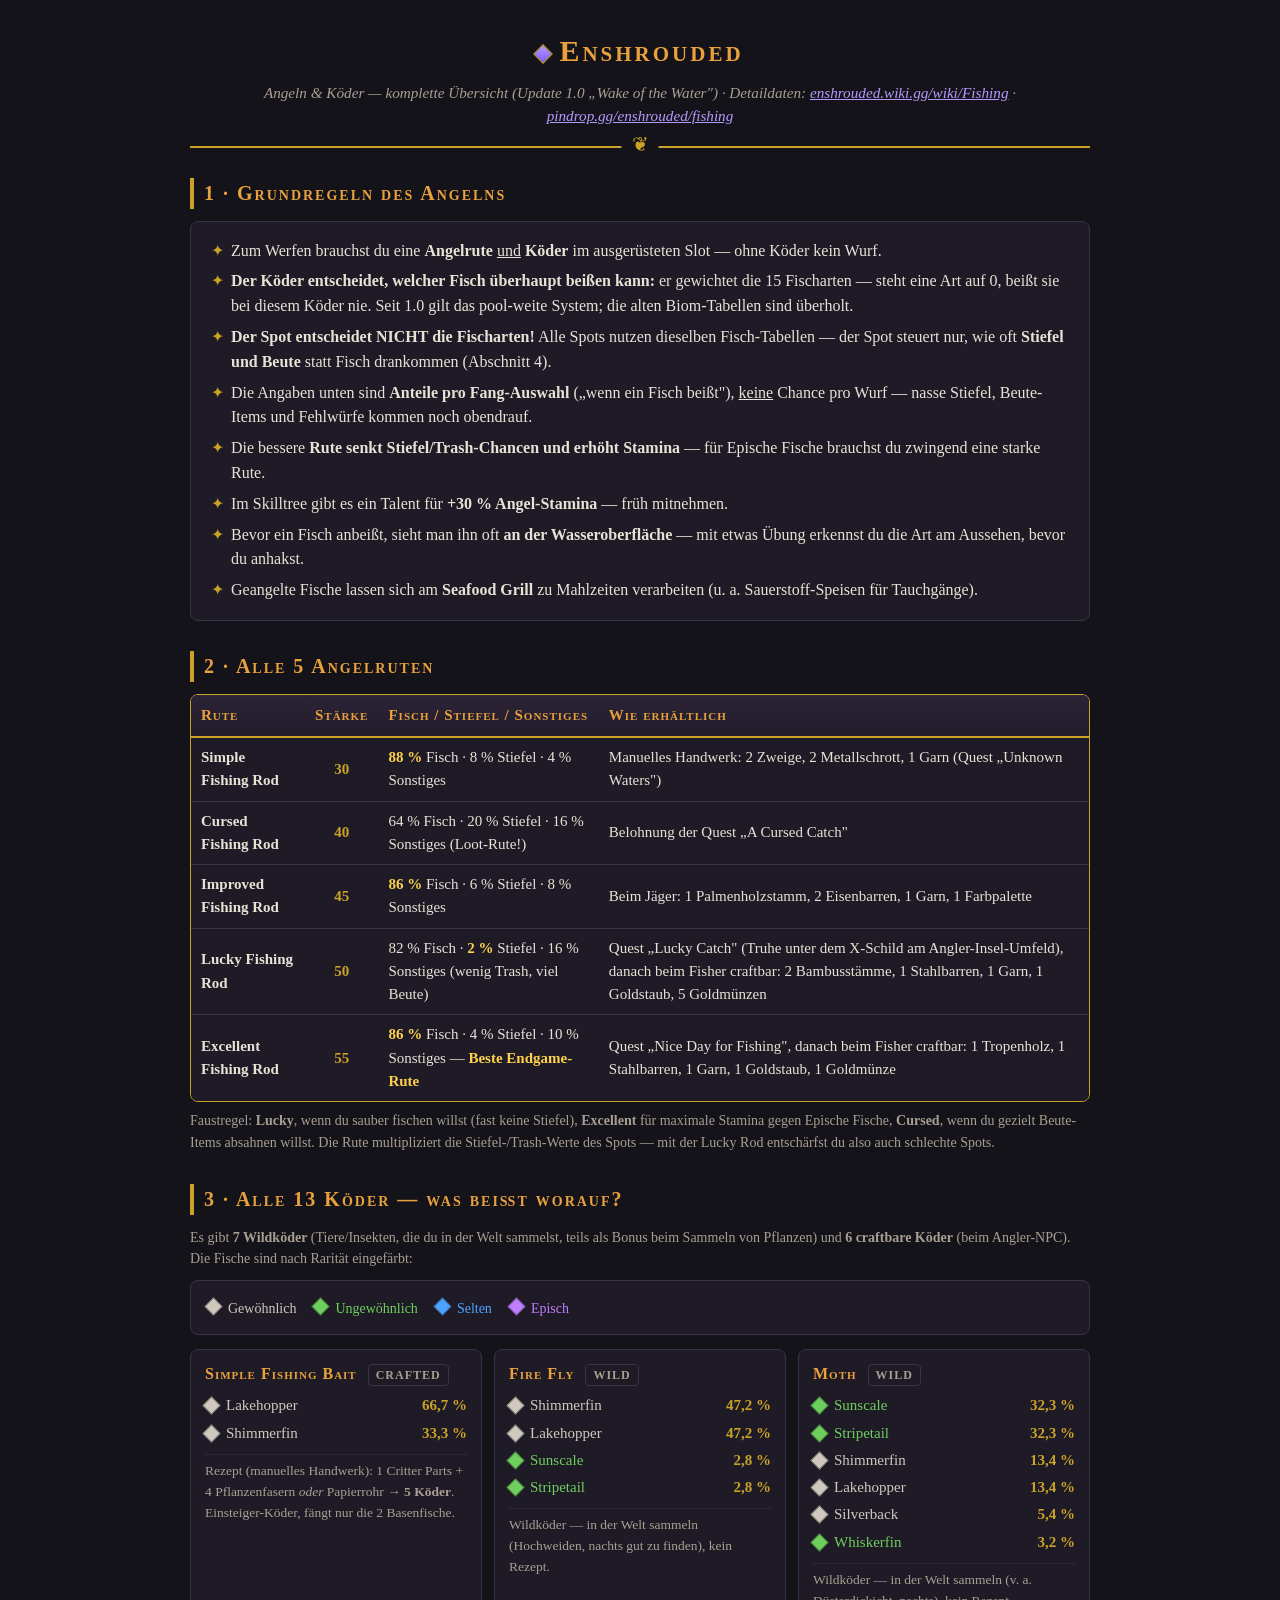
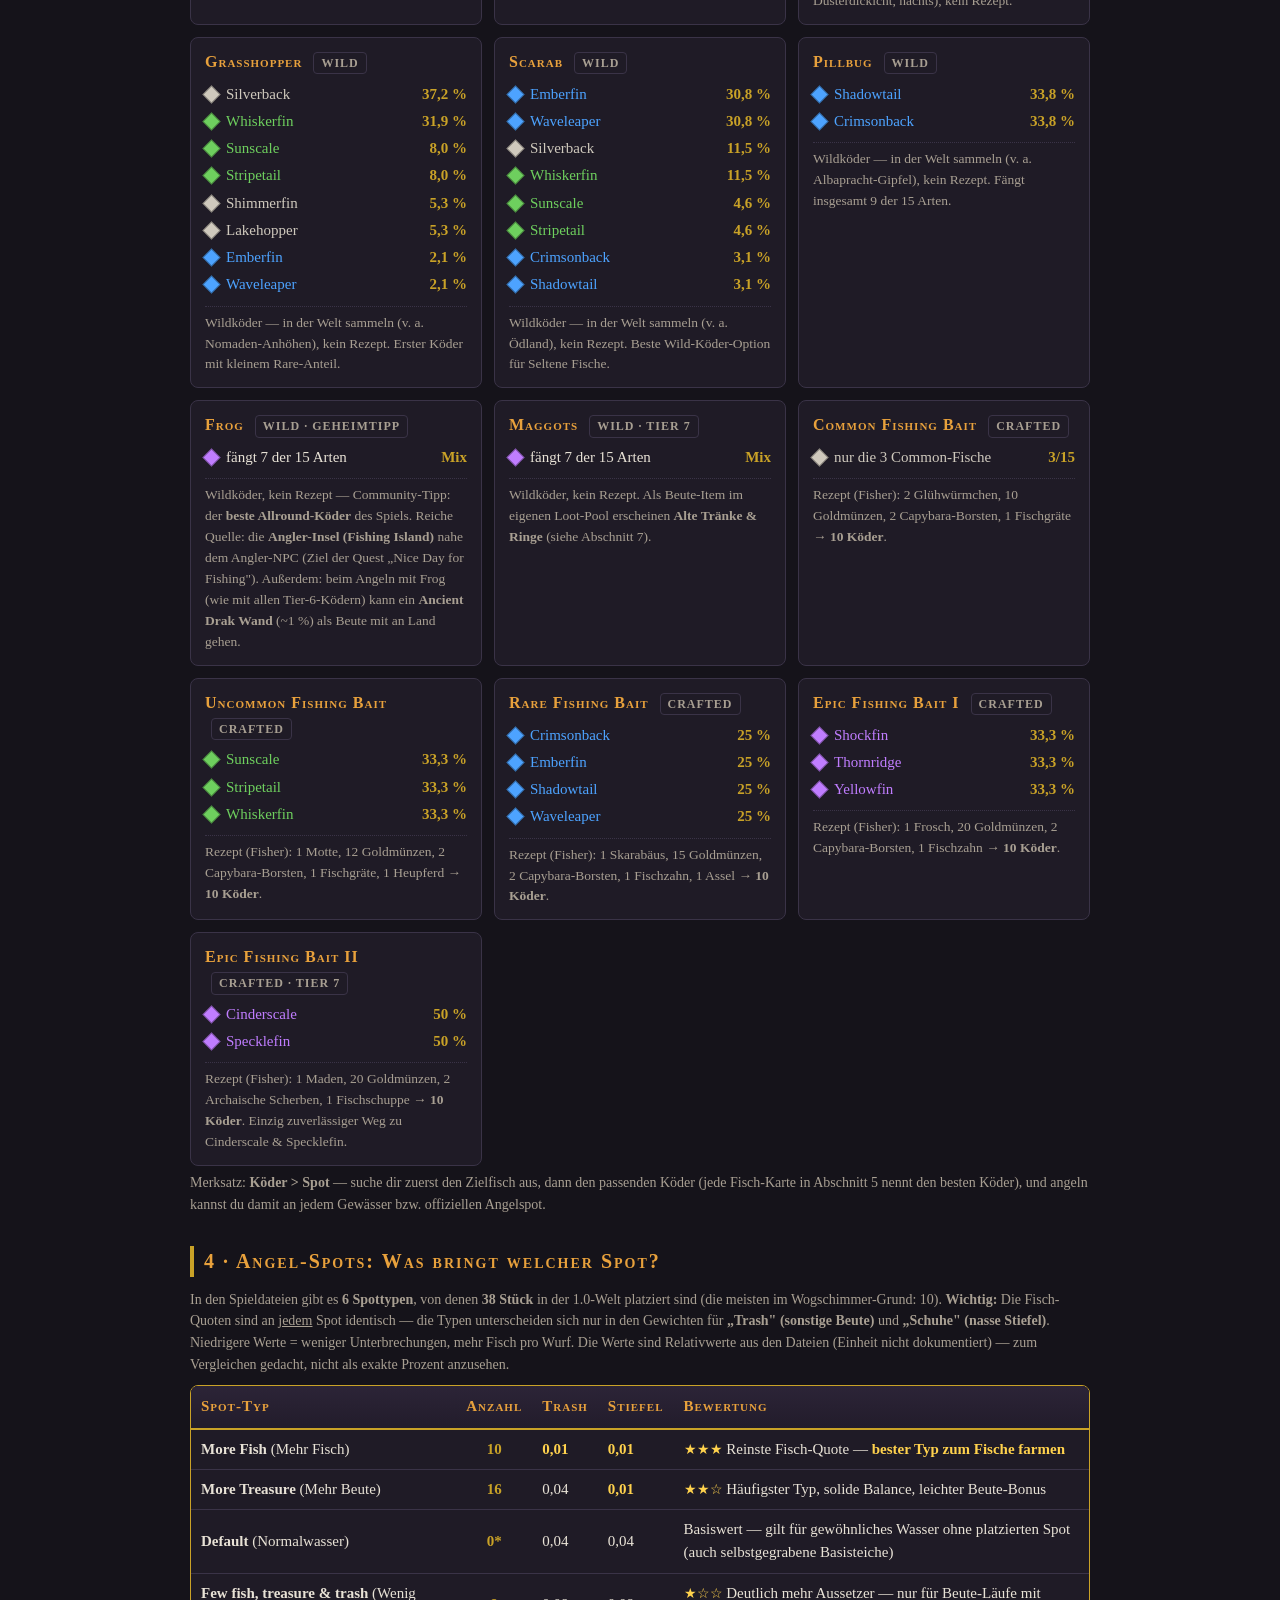
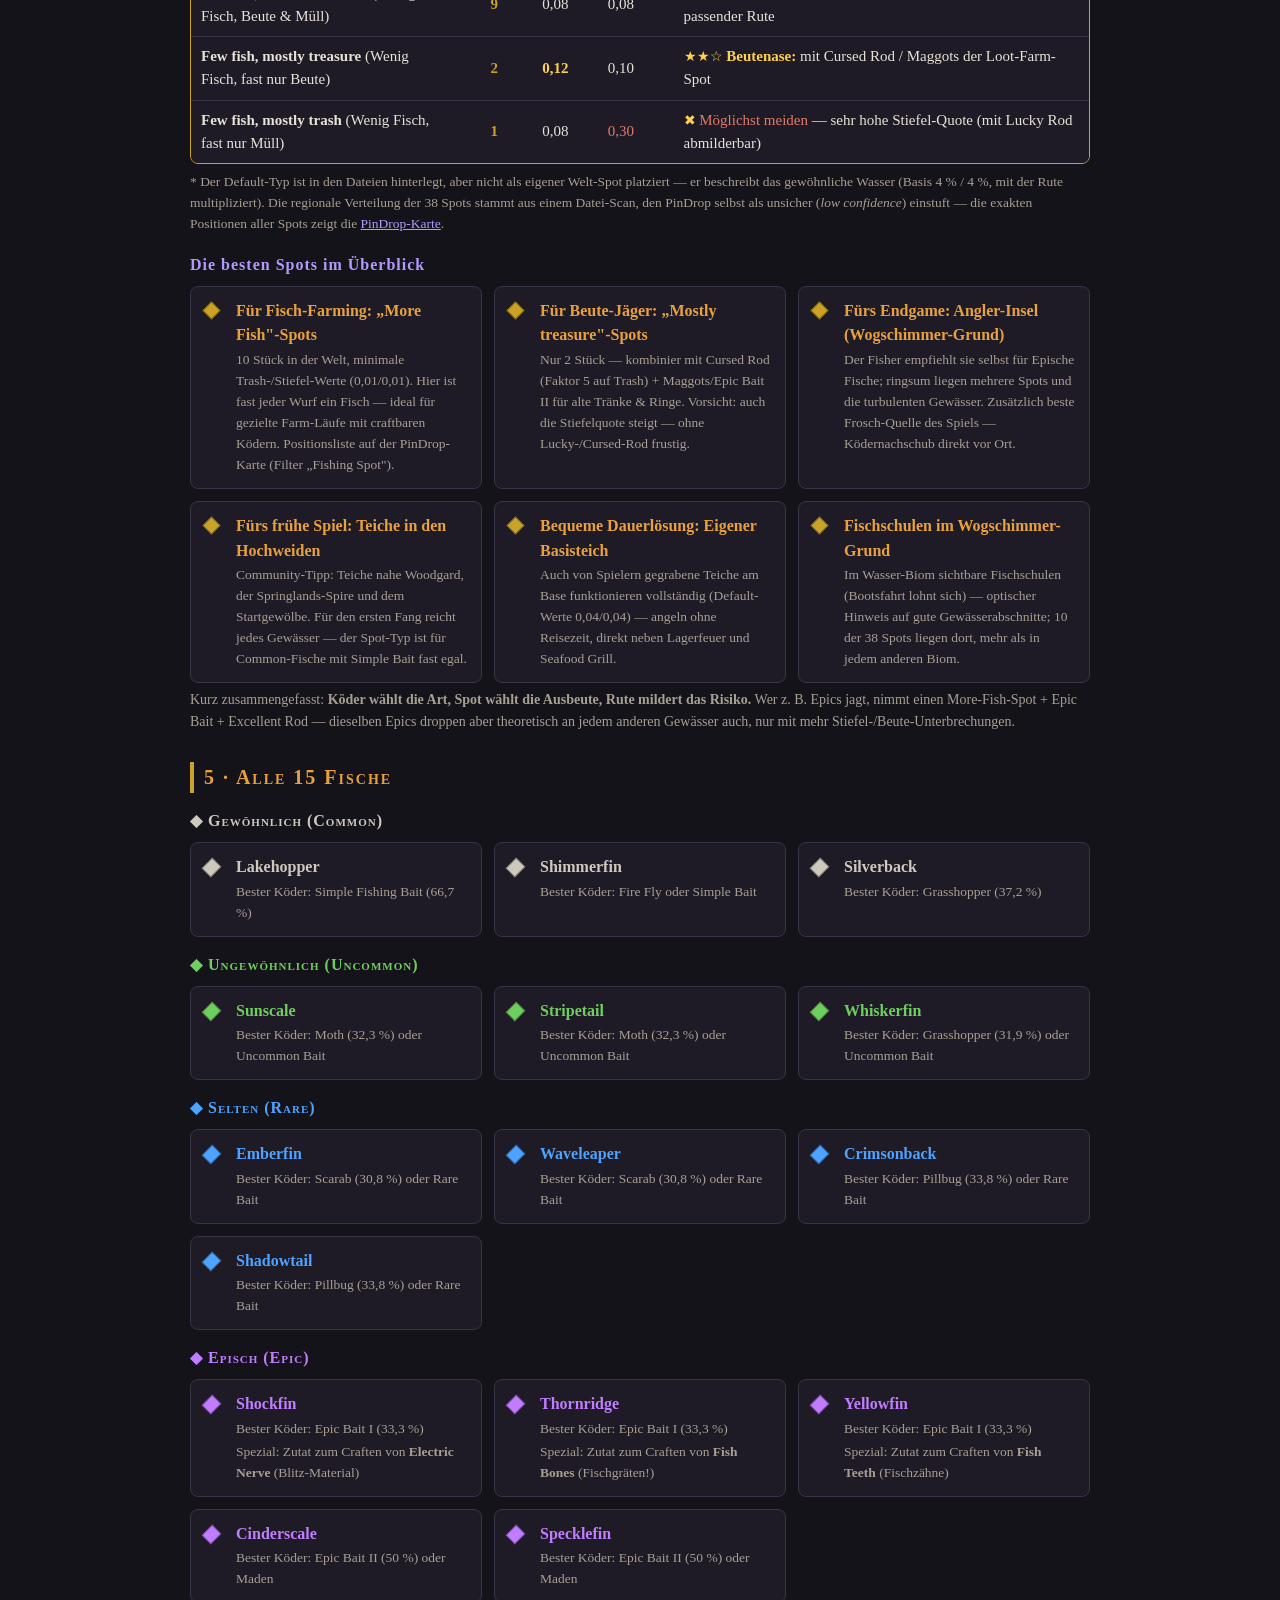
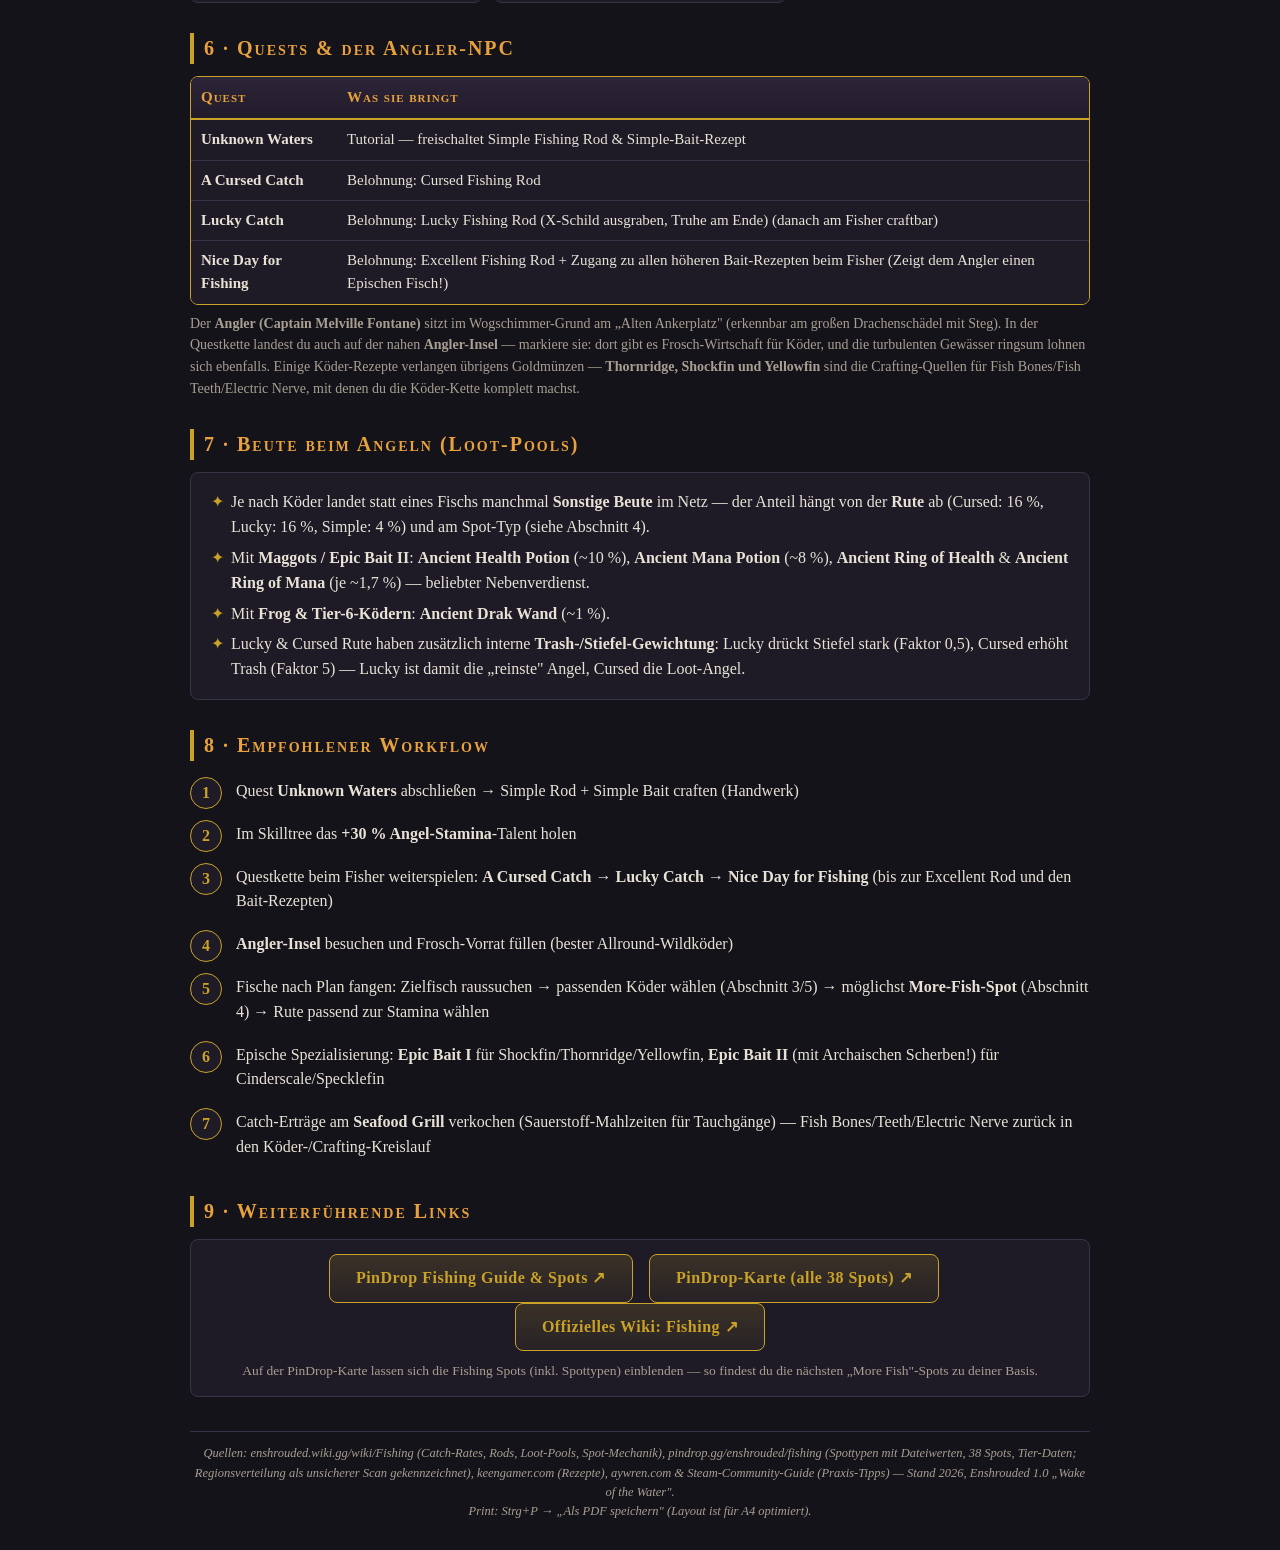
==== angeln.html @ 42837e27 "angeln.html erstellen" ====
<!DOCTYPE html>
<html lang="de">
<head>
<meta charset="UTF-8">
<meta name="viewport" content="width=device-width, initial-scale=1">
<title>Enshrouded – Angeln (Wake of the Water)</title>
<style>
  :root{
    --bg:#15131a; --panel:#1f1b26; --panel2:#262130;
    --gold:#c9a227; --ember:#e8a13c; --gem:#7f5cff; --gem2:#b49aff;
    --text:#e8e2d6; --muted:#a89f92; --line:#3a3347;
    --rar-common:#cfc9bd; --rar-uncommon:#6ecf5e; --rar-rare:#4da3ff; --rar-epic:#c07dff;
    --meta:#ffd24d;
  }
  *{box-sizing:border-box;margin:0;padding:0}
  html{-webkit-text-size-adjust:100%;scroll-behavior:smooth}
  body{
    font-family:"Palatino Linotype",Palatino,Georgia,"Times New Roman",serif;
    background:var(--bg); color:var(--text);
    padding:clamp(14px,4vw,28px) clamp(10px,4vw,22px);
    line-height:1.55; font-size:16px;
  }
  .wrap{max-width:900px;margin:0 auto}
  header{text-align:center;border-bottom:2px solid var(--gold);padding-bottom:18px;margin-bottom:26px;position:relative}
  header::after{content:"❦";color:var(--gold);font-size:20px;position:absolute;bottom:-14px;left:50%;transform:translateX(-50%);background:var(--bg);padding:0 10px}
  h1{font-variant:small-caps;letter-spacing:3px;font-size:clamp(24px,7vw,30px);color:var(--ember)}
  .sub{color:var(--muted);font-style:italic;margin-top:6px;font-size:.95em}
  .gem-icon{display:inline-block;width:14px;height:14px;background:linear-gradient(135deg,var(--gem2),var(--gem));transform:rotate(45deg);margin-right:9px;border:1px solid var(--gold);vertical-align:middle}
  h2{font-variant:small-caps;letter-spacing:2px;color:var(--ember);font-size:clamp(17px,5vw,20px);margin:30px 0 12px;border-left:4px solid var(--gold);padding-left:10px}
  h3{color:var(--gem2);font-size:16px;margin:18px 0 8px;letter-spacing:1px}
  .note{background:var(--panel);border:1px solid var(--line);border-radius:8px;padding:14px 16px;margin-bottom:8px}
  ul.rules{list-style:none}
  ul.rules li{padding:3px 0 3px 24px;position:relative}
  ul.rules li::before{content:"✦";position:absolute;left:4px;color:var(--gold)}
  .table-scroll{overflow-x:auto;-webkit-overflow-scrolling:touch;border:1px solid var(--gold);border-radius:8px}
  table{width:100%;min-width:560px;border-collapse:collapse;background:var(--panel);font-size:15px}
  th{background:linear-gradient(180deg,#2c2437,#221c2b);font-variant:small-caps;letter-spacing:1px;color:var(--ember);padding:9px 10px;text-align:left;border-bottom:2px solid var(--gold)}
  td{padding:8px 10px;border-bottom:1px solid var(--line)}
  tr:last-child td{border-bottom:none}
  .tier{color:var(--gold);font-weight:bold;text-align:center;width:52px}
  .good{color:var(--meta);font-weight:bold}
  .bad{color:#e07a6a}
  .stars{color:var(--meta);white-space:nowrap;font-size:14px}
  .badge{display:inline-block;min-width:22px;text-align:center;padding:0 7px;margin-right:7px;border-radius:20px;border:1.5px solid var(--gold);color:var(--gold);font-size:13.5px;font-weight:bold;background:rgba(201,162,39,.08)}
  .diamond{display:inline-block;width:13px;height:13px;transform:rotate(45deg);border:1px solid rgba(0,0,0,.35);margin-right:8px;flex:0 0 13px;margin-top:5px}
  .cards{display:grid;grid-template-columns:repeat(auto-fill,minmax(260px,1fr));gap:12px;margin-bottom:6px}
  .card{background:var(--panel);border:1px solid var(--line);border-radius:8px;padding:12px 14px;break-inside:avoid}
  .card h4{font-variant:small-caps;letter-spacing:1px;color:var(--ember);font-size:16px;margin-bottom:4px}
  .card .kind{display:inline-block;font-size:12px;letter-spacing:1px;text-transform:uppercase;border:1px solid var(--line);border-radius:4px;padding:1px 7px;margin-left:6px;color:var(--muted);vertical-align:middle}
  .card ul{list-style:none;margin-top:6px}
  .card li{display:flex;align-items:flex-start;padding:2px 0;font-size:15px}
  .card .pct{margin-left:auto;color:var(--gold);font-weight:bold;padding-left:10px;white-space:nowrap}
  .f-common{color:var(--rar-common)} .f-uncommon{color:var(--rar-uncommon)} .f-rare{color:var(--rar-rare)} .f-epic{color:var(--rar-epic)}
  .diamond.d-common{background:var(--rar-common)} .diamond.d-uncommon{background:var(--rar-uncommon)} .diamond.d-rare{background:var(--rar-rare)} .diamond.d-epic{background:var(--rar-epic)}
  .rec{color:var(--muted);font-size:13.5px;margin-top:7px;border-top:1px dotted var(--line);padding-top:6px}
  .fish-card{display:flex;gap:10px;align-items:flex-start}
  .fish-card .body{flex:1}
  .fish-card .fname{font-weight:bold}
  .fish-card .fuse{display:block;color:var(--muted);font-size:13.5px;margin-top:2px}
  .spot-card{display:flex;gap:10px;align-items:flex-start}
  .spot-card .body{flex:1}
  .spot-card .sname{font-weight:bold;color:var(--ember)}
  .spot-card .sdetail{display:block;color:var(--muted);font-size:13.5px;margin-top:2px}
  .workflow{list-style:none}
  .workflow li{position:relative;padding:6px 0 6px 46px;margin-bottom:6px}
  .workflow li::before{position:absolute;left:0;top:4px;width:30px;height:30px;line-height:30px;text-align:center;border-radius:50%;border:1.5px solid var(--gold);color:var(--gold);font-weight:bold;background:var(--panel)}
  ol.workflow{counter-reset:step}
  ol.workflow li::before{counter-increment:step;content:counter(step)}
  a{color:var(--gem2)}
  .btn{display:inline-block;padding:11px 26px;border-radius:8px;border:1.5px solid var(--gold);color:var(--gold);text-decoration:none;font-weight:bold;letter-spacing:.5px;background:linear-gradient(180deg,rgba(201,162,39,.16),rgba(201,162,39,.05))}
  .btn:hover{color:var(--ember);border-color:var(--ember)}
  footer{margin-top:34px;border-top:1px solid var(--line);padding-top:12px;color:var(--muted);font-size:12.5px;font-style:italic;text-align:center}
  @media (max-width:760px){
    .cards{grid-template-columns:1fr}
    body{font-size:15px}
    [id]{scroll-margin-top:10px}
  }
  @media (max-width:480px){
    .table-scroll{margin:0 -6px}
    th,td{padding:7px 8px}
    table{min-width:520px;font-size:14px}
    .gem-icon{width:12px;height:12px;margin-right:7px}
  }
  @media print{
    body{background:#fdf9ef;color:#2a2418;padding:6mm}
    header,header::after{background:#fdf9ef}
    .note,.card,table{background:#fff;color:#2a2418}
    th{background:#f3ead2;color:#6b4a08;-webkit-print-color-adjust:exact;print-color-adjust:exact}
    td{border-color:#d8cdb4}
    .table-scroll{overflow:visible;border-radius:0}
    table{min-width:0}
    .diamond,.card,.note,th,.stars,.good,.bad{-webkit-print-color-adjust:exact;print-color-adjust:exact}
    .pct,.badge{color:#8a6a00}
    .f-common{color:#5a564a}.f-uncommon{color:#2e8b2e}.f-rare{color:#1d5fb8}.f-epic{color:#8a3fc7}
    .btn{color:#6b4a08;border-color:#6b4a08;background:#f3ead2}
    a[href]::after{content:""}
  }
  @page{size:A4;margin:14mm}
</style>
</head>
<body>
<div class="wrap">

<header>
  <h1><span class="gem-icon"></span>Enshrouded</h1>
  <div class="sub">Angeln &amp; Köder — komplette Übersicht (Update 1.0 „Wake of the Water") · Detaildaten: <a href="https://enshrouded.wiki.gg/wiki/Fishing" target="_blank" rel="noopener">enshrouded.wiki.gg/wiki/Fishing</a> · <a href="https://pindrop.gg/enshrouded/fishing" target="_blank" rel="noopener">pindrop.gg/enshrouded/fishing</a></div>
</header>

<h2>1 · Grundregeln des Angelns</h2>
<div class="note"><ul class="rules">
<li>Zum Werfen brauchst du eine <b>Angelrute</b> <u>und</u> <b>Köder</b> im ausgerüsteten Slot — ohne Köder kein Wurf.</li>
<li><b>Der Köder entscheidet, welcher Fisch überhaupt beißen kann:</b> er gewichtet die 15 Fischarten — steht eine Art auf 0, beißt sie bei diesem Köder nie. Seit 1.0 gilt das pool-weite System; die alten Biom-Tabellen sind überholt.</li>
<li><b>Der Spot entscheidet NICHT die Fischarten!</b> Alle Spots nutzen dieselben Fisch-Tabellen — der Spot steuert nur, wie oft <b>Stiefel und Beute</b> statt Fisch drankommen (Abschnitt 4).</li>
<li>Die Angaben unten sind <b>Anteile pro Fang-Auswahl</b> („wenn ein Fisch beißt"), <u>keine</u> Chance pro Wurf — nasse Stiefel, Beute-Items und Fehlwürfe kommen noch obendrauf.</li>
<li>Die bessere <b>Rute senkt Stiefel/Trash-Chancen und erhöht Stamina</b> — für Epische Fische brauchst du zwingend eine starke Rute.</li>
<li>Im Skilltree gibt es ein Talent für <b>+30 % Angel-Stamina</b> — früh mitnehmen.</li>
<li>Bevor ein Fisch anbeißt, sieht man ihn oft <b>an der Wasseroberfläche</b> — mit etwas Übung erkennst du die Art am Aussehen, bevor du anhakst.</li>
<li>Geangelte Fische lassen sich am <b>Seafood Grill</b> zu Mahlzeiten verarbeiten (u. a. Sauerstoff-Speisen für Tauchgänge).</li>
</ul></div>

<h2>2 · Alle 5 Angelruten</h2>
<div class="table-scroll">
<table>
<tr><th>Rute</th><th>Stärke</th><th>Fisch / Stiefel / Sonstiges</th><th>Wie erhältlich</th></tr>
<tr><td><b>Simple Fishing Rod</b></td><td class="tier">30</td><td><span class="good">88 %</span> Fisch · 8 % Stiefel · 4 % Sonstiges</td><td>Manuelles Handwerk: 2 Zweige, 2 Metallschrott, 1 Garn (Quest „Unknown Waters")</td></tr>
<tr><td><b>Cursed Fishing Rod</b></td><td class="tier">40</td><td>64 % Fisch · 20 % Stiefel · 16 % Sonstiges <span class="gde">(Loot-Rute!)</span></td><td>Belohnung der Quest „A Cursed Catch"</td></tr>
<tr><td><b>Improved Fishing Rod</b></td><td class="tier">45</td><td><span class="good">86 %</span> Fisch · 6 % Stiefel · 8 % Sonstiges</td><td>Beim Jäger: 1 Palmenholzstamm, 2 Eisenbarren, 1 Garn, 1 Farbpalette</td></tr>
<tr><td><b>Lucky Fishing Rod</b></td><td class="tier">50</td><td>82 % Fisch · <span class="good">2 %</span> Stiefel · 16 % Sonstiges <span class="gde">(wenig Trash, viel Beute)</span></td><td>Quest „Lucky Catch" (Truhe unter dem X-Schild am Angler-Insel-Umfeld), danach beim Fisher craftbar: 2 Bambusstämme, 1 Stahlbarren, 1 Garn, 1 Goldstaub, 5 Goldmünzen</td></tr>
<tr><td><b>Excellent Fishing Rod</b></td><td class="tier">55</td><td><span class="good">86 %</span> Fisch · 4 % Stiefel · 10 % Sonstiges — <span class="good">Beste Endgame-Rute</span></td><td>Quest „Nice Day for Fishing", danach beim Fisher craftbar: 1 Tropenholz, 1 Stahlbarren, 1 Garn, 1 Goldstaub, 1 Goldmünze</td></tr>
</table>
</div>
<p style="margin-top:8px;color:var(--muted);font-size:14px">Faustregel: <b>Lucky</b>, wenn du sauber fischen willst (fast keine Stiefel), <b>Excellent</b> für maximale Stamina gegen Epische Fische, <b>Cursed</b>, wenn du gezielt Beute-Items absahnen willst. Die Rute multipliziert die Stiefel-/Trash-Werte des Spots — mit der Lucky Rod entschärfst du also auch schlechte Spots.</p>

<h2 id="baits">3 · Alle 13 Köder — was beißt worauf?</h2>
<p style="margin:0 0 10px;color:var(--muted);font-size:14px">Es gibt <b>7 Wildköder</b> (Tiere/Insekten, die du in der Welt sammelst, teils als Bonus beim Sammeln von Pflanzen) und <b>6 craftbare Köder</b> (beim Angler-NPC). Die Fische sind nach Rarität eingefärbt:</p>
<div class="note" style="display:flex;flex-wrap:wrap;gap:8px 18px;font-size:14px;margin-bottom:14px">
<span><i class="diamond d-common"></i><span class="f-common">Gewöhnlich</span></span>
<span><i class="diamond d-uncommon"></i><span class="f-uncommon">Ungewöhnlich</span></span>
<span><i class="diamond d-rare"></i><span class="f-rare">Selten</span></span>
<span><i class="diamond d-epic"></i><span class="f-epic">Episch</span></span>
</div>

<div class="cards">
<div class="card">
  <h4>Simple Fishing Bait <span class="kind">crafted</span></h4>
  <ul>
    <li class="f-common"><i class="diamond d-common"></i>Lakehopper <span class="pct">66,7 %</span></li>
    <li class="f-common"><i class="diamond d-common"></i>Shimmerfin <span class="pct">33,3 %</span></li>
  </ul>
  <div class="rec">Rezept (manuelles Handwerk): 1 Critter Parts + 4 Pflanzenfasern <i>oder</i> Papierrohr → <b>5 Köder</b>. Einsteiger-Köder, fängt nur die 2 Basenfische.</div>
</div>

<div class="card">
  <h4>Fire Fly <span class="kind">wild</span></h4>
  <ul>
    <li class="f-common"><i class="diamond d-common"></i>Shimmerfin <span class="pct">47,2 %</span></li>
    <li class="f-common"><i class="diamond d-common"></i>Lakehopper <span class="pct">47,2 %</span></li>
    <li class="f-uncommon"><i class="diamond d-uncommon"></i>Sunscale <span class="pct">2,8 %</span></li>
    <li class="f-uncommon"><i class="diamond d-uncommon"></i>Stripetail <span class="pct">2,8 %</span></li>
  </ul>
  <div class="rec">Wildköder — in der Welt sammeln (Hochweiden, nachts gut zu finden), kein Rezept.</div>
</div>

<div class="card">
  <h4>Moth <span class="kind">wild</span></h4>
  <ul>
    <li class="f-uncommon"><i class="diamond d-uncommon"></i>Sunscale <span class="pct">32,3 %</span></li>
    <li class="f-uncommon"><i class="diamond d-uncommon"></i>Stripetail <span class="pct">32,3 %</span></li>
    <li class="f-common"><i class="diamond d-common"></i>Shimmerfin <span class="pct">13,4 %</span></li>
    <li class="f-common"><i class="diamond d-common"></i>Lakehopper <span class="pct">13,4 %</span></li>
    <li class="f-common"><i class="diamond d-common"></i>Silverback <span class="pct">5,4 %</span></li>
    <li class="f-uncommon"><i class="diamond d-uncommon"></i>Whiskerfin <span class="pct">3,2 %</span></li>
  </ul>
  <div class="rec">Wildköder — in der Welt sammeln (v. a. Düsterdickicht, nachts), kein Rezept.</div>
</div>

<div class="card">
  <h4>Grasshopper <span class="kind">wild</span></h4>
  <ul>
    <li class="f-common"><i class="diamond d-common"></i>Silverback <span class="pct">37,2 %</span></li>
    <li class="f-uncommon"><i class="diamond d-uncommon"></i>Whiskerfin <span class="pct">31,9 %</span></li>
    <li class="f-uncommon"><i class="diamond d-uncommon"></i>Sunscale <span class="pct">8,0 %</span></li>
    <li class="f-uncommon"><i class="diamond d-uncommon"></i>Stripetail <span class="pct">8,0 %</span></li>
    <li class="f-common"><i class="diamond d-common"></i>Shimmerfin <span class="pct">5,3 %</span></li>
    <li class="f-common"><i class="diamond d-common"></i>Lakehopper <span class="pct">5,3 %</span></li>
    <li class="f-rare"><i class="diamond d-rare"></i>Emberfin <span class="pct">2,1 %</span></li>
    <li class="f-rare"><i class="diamond d-rare"></i>Waveleaper <span class="pct">2,1 %</span></li>
  </ul>
  <div class="rec">Wildköder — in der Welt sammeln (v. a. Nomaden-Anhöhen), kein Rezept. Erster Köder mit kleinem Rare-Anteil.</div>
</div>

<div class="card">
  <h4>Scarab <span class="kind">wild</span></h4>
  <ul>
    <li class="f-rare"><i class="diamond d-rare"></i>Emberfin <span class="pct">30,8 %</span></li>
    <li class="f-rare"><i class="diamond d-rare"></i>Waveleaper <span class="pct">30,8 %</span></li>
    <li class="f-common"><i class="diamond d-common"></i>Silverback <span class="pct">11,5 %</span></li>
    <li class="f-uncommon"><i class="diamond d-uncommon"></i>Whiskerfin <span class="pct">11,5 %</span></li>
    <li class="f-uncommon"><i class="diamond d-uncommon"></i>Sunscale <span class="pct">4,6 %</span></li>
    <li class="f-uncommon"><i class="diamond d-uncommon"></i>Stripetail <span class="pct">4,6 %</span></li>
    <li class="f-rare"><i class="diamond d-rare"></i>Crimsonback <span class="pct">3,1 %</span></li>
    <li class="f-rare"><i class="diamond d-rare"></i>Shadowtail <span class="pct">3,1 %</span></li>
  </ul>
  <div class="rec">Wildköder — in der Welt sammeln (v. a. Ödland), kein Rezept. Beste Wild-Köder-Option für Seltene Fische.</div>
</div>

<div class="card">
  <h4>Pillbug <span class="kind">wild</span></h4>
  <ul>
    <li class="f-rare"><i class="diamond d-rare"></i>Shadowtail <span class="pct">33,8 %</span></li>
    <li class="f-rare"><i class="diamond d-rare"></i>Crimsonback <span class="pct">33,8 %</span></li>
  </ul>
  <div class="rec">Wildköder — in der Welt sammeln (v. a. Albapracht-Gipfel), kein Rezept. Fängt insgesamt 9 der 15 Arten.</div>
</div>

<div class="card">
  <h4>Frog <span class="kind">wild · Geheimtipp</span></h4>
  <ul>
    <li class="f-epic" style="color:var(--text)"><i class="diamond d-epic"></i>fängt 7 der 15 Arten <span class="pct">Mix</span></li>
  </ul>
  <div class="rec">Wildköder, kein Rezept — Community-Tipp: der <b>beste Allround-Köder</b> des Spiels. Reiche Quelle: die <b>Angler-Insel (Fishing Island)</b> nahe dem Angler-NPC (Ziel der Quest „Nice Day for Fishing"). Außerdem: beim Angeln mit Frog (wie mit allen Tier-6-Ködern) kann ein <b>Ancient Drak Wand</b> (~1 %) als Beute mit an Land gehen.</div>
</div>

<div class="card">
  <h4>Maggots <span class="kind">wild · Tier 7</span></h4>
  <ul>
    <li class="f-epic" style="color:var(--text)"><i class="diamond d-epic"></i>fängt 7 der 15 Arten <span class="pct">Mix</span></li>
  </ul>
  <div class="rec">Wildköder, kein Rezept. Als Beute-Item im eigenen Loot-Pool erscheinen <b>Alte Tränke &amp; Ringe</b> (siehe Abschnitt 7).</div>
</div>

<div class="card">
  <h4>Common Fishing Bait <span class="kind">crafted</span></h4>
  <ul>
    <li class="f-common"><i class="diamond d-common"></i>nur die 3 Common-Fische <span class="pct">3/15</span></li>
  </ul>
  <div class="rec">Rezept (Fisher): 2 Glühwürmchen, 10 Goldmünzen, 2 Capybara-Borsten, 1 Fischgräte → <b>10 Köder</b>.</div>
</div>

<div class="card">
  <h4>Uncommon Fishing Bait <span class="kind">crafted</span></h4>
  <ul>
    <li class="f-uncommon"><i class="diamond d-uncommon"></i>Sunscale <span class="pct">33,3 %</span></li>
    <li class="f-uncommon"><i class="diamond d-uncommon"></i>Stripetail <span class="pct">33,3 %</span></li>
    <li class="f-uncommon"><i class="diamond d-uncommon"></i>Whiskerfin <span class="pct">33,3 %</span></li>
  </ul>
  <div class="rec">Rezept (Fisher): 1 Motte, 12 Goldmünzen, 2 Capybara-Borsten, 1 Fischgräte, 1 Heupferd → <b>10 Köder</b>.</div>
</div>

<div class="card">
  <h4>Rare Fishing Bait <span class="kind">crafted</span></h4>
  <ul>
    <li class="f-rare"><i class="diamond d-rare"></i>Crimsonback <span class="pct">25 %</span></li>
    <li class="f-rare"><i class="diamond d-rare"></i>Emberfin <span class="pct">25 %</span></li>
    <li class="f-rare"><i class="diamond d-rare"></i>Shadowtail <span class="pct">25 %</span></li>
    <li class="f-rare"><i class="diamond d-rare"></i>Waveleaper <span class="pct">25 %</span></li>
  </ul>
  <div class="rec">Rezept (Fisher): 1 Skarabäus, 15 Goldmünzen, 2 Capybara-Borsten, 1 Fischzahn, 1 Assel → <b>10 Köder</b>.</div>
</div>

<div class="card">
  <h4>Epic Fishing Bait I <span class="kind">crafted</span></h4>
  <ul>
    <li class="f-epic"><i class="diamond d-epic"></i>Shockfin <span class="pct">33,3 %</span></li>
    <li class="f-epic"><i class="diamond d-epic"></i>Thornridge <span class="pct">33,3 %</span></li>
    <li class="f-epic"><i class="diamond d-epic"></i>Yellowfin <span class="pct">33,3 %</span></li>
  </ul>
  <div class="rec">Rezept (Fisher): 1 Frosch, 20 Goldmünzen, 2 Capybara-Borsten, 1 Fischzahn → <b>10 Köder</b>.</div>
</div>

<div class="card">
  <h4>Epic Fishing Bait II <span class="kind">crafted · Tier 7</span></h4>
  <ul>
    <li class="f-epic"><i class="diamond d-epic"></i>Cinderscale <span class="pct">50 %</span></li>
    <li class="f-epic"><i class="diamond d-epic"></i>Specklefin <span class="pct">50 %</span></li>
  </ul>
  <div class="rec">Rezept (Fisher): 1 Maden, 20 Goldmünzen, 2 Archaische Scherben, 1 Fischschuppe → <b>10 Köder</b>. Einzig zuverlässiger Weg zu Cinderscale &amp; Specklefin.</div>
</div>
</div>
<p style="color:var(--muted);font-size:14px">Merksatz: <b>Köder &gt; Spot</b> — suche dir zuerst den Zielfisch aus, dann den passenden Köder (jede Fisch-Karte in Abschnitt 5 nennt den besten Köder), und angeln kannst du damit an jedem Gewässer bzw. offiziellen Angelspot.</p>

<h2 id="spots">4 · Angel-Spots: Was bringt welcher Spot?</h2>
<p style="margin:0 0 10px;color:var(--muted);font-size:14px">In den Spieldateien gibt es <b>6 Spottypen</b>, von denen <b>38 Stück</b> in der 1.0-Welt platziert sind (die meisten im Wogschimmer-Grund: 10). <b>Wichtig:</b> Die Fisch-Quoten sind an <u>jedem</u> Spot identisch — die Typen unterscheiden sich nur in den Gewichten für <b>„Trash" (sonstige Beute)</b> und <b>„Schuhe" (nasse Stiefel)</b>. Niedrigere Werte = weniger Unterbrechungen, mehr Fisch pro Wurf. Die Werte sind Relativwerte aus den Dateien (Einheit nicht dokumentiert) — zum Vergleichen gedacht, nicht als exakte Prozent anzusehen.</p>
<div class="table-scroll">
<table>
<tr><th>Spot-Typ</th><th>Anzahl</th><th>Trash</th><th>Stiefel</th><th>Bewertung</th></tr>
<tr><td><b>More Fish</b> <span class="gde">(Mehr Fisch)</span></td><td class="tier">10</td><td><span class="good">0,01</span></td><td><span class="good">0,01</span></td><td><span class="stars">★★★</span> Reinste Fisch-Quote — <span class="good">bester Typ zum Fische farmen</span></td></tr>
<tr><td><b>More Treasure</b> <span class="gde">(Mehr Beute)</span></td><td class="tier">16</td><td>0,04</td><td><span class="good">0,01</span></td><td><span class="stars">★★☆</span> Häufigster Typ, solide Balance, leichter Beute-Bonus</td></tr>
<tr><td><b>Default</b> <span class="gde">(Normalwasser)</span></td><td class="tier">0*</td><td>0,04</td><td>0,04</td><td>Basiswert — gilt für gewöhnliches Wasser ohne platzierten Spot (auch selbstgegrabene Basisteiche)</td></tr>
<tr><td><b>Few fish, treasure &amp; trash</b> <span class="gde">(Wenig Fisch, Beute &amp; Müll)</span></td><td class="tier">9</td><td>0,08</td><td>0,08</td><td><span class="stars">★☆☆</span> Deutlich mehr Aussetzer — nur für Beute-Läufe mit passender Rute</td></tr>
<tr><td><b>Few fish, mostly treasure</b> <span class="gde">(Wenig Fisch, fast nur Beute)</span></td><td class="tier">2</td><td><span class="good">0,12</span></td><td>0,10</td><td><span class="stars">★★☆</span> <span class="good">Beutenase:</span> mit Cursed Rod / Maggots der Loot-Farm-Spot</td></tr>
<tr><td><b>Few fish, mostly trash</b> <span class="gde">(Wenig Fisch, fast nur Müll)</span></td><td class="tier">1</td><td>0,08</td><td><span class="bad">0,30</span></td><td><span class="stars">✖</span> <span class="bad">Möglichst meiden</span> — sehr hohe Stiefel-Quote (mit Lucky Rod abmilderbar)</td></tr>
</table>
</div>
<p style="margin:8px 0 0;color:var(--muted);font-size:13.5px">* Der Default-Typ ist in den Dateien hinterlegt, aber nicht als eigener Welt-Spot platziert — er beschreibt das gewöhnliche Wasser (Basis 4 % / 4 %, mit der Rute multipliziert). Die regionale Verteilung der 38 Spots stammt aus einem Datei-Scan, den PinDrop selbst als unsicher (<i>low confidence</i>) einstuft — die exakten Positionen aller Spots zeigt die <a href="https://pindrop.gg/enshrouded/map" target="_blank" rel="noopener">PinDrop-Karte</a>.</p>

<h3>Die besten Spots im Überblick</h3>
<div class="cards">
<div class="card spot-card"><i class="diamond" style="background:var(--gold)"></i><div class="body"><span class="sname">Für Fisch-Farming: „More Fish"-Spots</span><span class="sdetail">10 Stück in der Welt, minimale Trash-/Stiefel-Werte (0,01/0,01). Hier ist fast jeder Wurf ein Fisch — ideal für gezielte Farm-Läufe mit craftbaren Ködern. Positionsliste auf der PinDrop-Karte (Filter „Fishing Spot").</span></div></div>
<div class="card spot-card"><i class="diamond" style="background:var(--gold)"></i><div class="body"><span class="sname">Für Beute-Jäger: „Mostly treasure"-Spots</span><span class="sdetail">Nur 2 Stück — kombinier mit Cursed Rod (Faktor 5 auf Trash) + Maggots/Epic Bait II für alte Tränke &amp; Ringe. Vorsicht: auch die Stiefelquote steigt — ohne Lucky-/Cursed-Rod frustig.</span></div></div>
<div class="card spot-card"><i class="diamond" style="background:var(--gold)"></i><div class="body"><span class="sname">Fürs Endgame: Angler-Insel (Wogschimmer-Grund)</span><span class="sdetail">Der Fisher empfiehlt sie selbst für Epische Fische; ringsum liegen mehrere Spots und die turbulenten Gewässer. Zusätzlich beste Frosch-Quelle des Spiels — Ködernachschub direkt vor Ort.</span></div></div>
<div class="card spot-card"><i class="diamond" style="background:var(--gold)"></i><div class="body"><span class="sname">Fürs frühe Spiel: Teiche in den Hochweiden</span><span class="sdetail">Community-Tipp: Teiche nahe Woodgard, der Springlands-Spire und dem Startgewölbe. Für den ersten Fang reicht jedes Gewässer — der Spot-Typ ist für Common-Fische mit Simple Bait fast egal.</span></div></div>
<div class="card spot-card"><i class="diamond" style="background:var(--gold)"></i><div class="body"><span class="sname">Bequeme Dauerlösung: Eigener Basisteich</span><span class="sdetail">Auch von Spielern gegrabene Teiche am Base funktionieren vollständig (Default-Werte 0,04/0,04) — angeln ohne Reisezeit, direkt neben Lagerfeuer und Seafood Grill.</span></div></div>
<div class="card spot-card"><i class="diamond" style="background:var(--gold)"></i><div class="body"><span class="sname">Fischschulen im Wogschimmer-Grund</span><span class="sdetail">Im Wasser-Biom sichtbare Fischschulen (Bootsfahrt lohnt sich) — optischer Hinweis auf gute Gewässerabschnitte; 10 der 38 Spots liegen dort, mehr als in jedem anderen Biom.</span></div></div>
</div>
<p style="color:var(--muted);font-size:14px">Kurz zusammengefasst: <b>Köder wählt die Art, Spot wählt die Ausbeute, Rute mildert das Risiko.</b> Wer z. B. Epics jagt, nimmt einen More-Fish-Spot + Epic Bait + Excellent Rod — dieselben Epics droppen aber theoretisch an jedem anderen Gewässer auch, nur mit mehr Stiefel-/Beute-Unterbrechungen.</p>

<h2>5 · Alle 15 Fische</h2>
<h3 style="color:var(--rar-common);font-variant:small-caps;letter-spacing:1px;margin:16px 0 8px">◆ Gewöhnlich (Common)</h3>
<div class="cards">
<div class="card fish-card"><i class="diamond d-common" style="width:15px;height:15px"></i><div class="body"><span class="fname f-common">Lakehopper</span><span class="fuse">Bester Köder: Simple Fishing Bait (66,7 %)</span></div></div>
<div class="card fish-card"><i class="diamond d-common" style="width:15px;height:15px"></i><div class="body"><span class="fname f-common">Shimmerfin</span><span class="fuse">Bester Köder: Fire Fly oder Simple Bait</span></div></div>
<div class="card fish-card"><i class="diamond d-common" style="width:15px;height:15px"></i><div class="body"><span class="fname f-common">Silverback</span><span class="fuse">Bester Köder: Grasshopper (37,2 %)</span></div></div>
</div>
<h3 style="color:var(--rar-uncommon);font-variant:small-caps;letter-spacing:1px;margin:16px 0 8px">◆ Ungewöhnlich (Uncommon)</h3>
<div class="cards">
<div class="card fish-card"><i class="diamond d-uncommon" style="width:15px;height:15px"></i><div class="body"><span class="fname f-uncommon">Sunscale</span><span class="fuse">Bester Köder: Moth (32,3 %) oder Uncommon Bait</span></div></div>
<div class="card fish-card"><i class="diamond d-uncommon" style="width:15px;height:15px"></i><div class="body"><span class="fname f-uncommon">Stripetail</span><span class="fuse">Bester Köder: Moth (32,3 %) oder Uncommon Bait</span></div></div>
<div class="card fish-card"><i class="diamond d-uncommon" style="width:15px;height:15px"></i><div class="body"><span class="fname f-uncommon">Whiskerfin</span><span class="fuse">Bester Köder: Grasshopper (31,9 %) oder Uncommon Bait</span></div></div>
</div>
<h3 style="color:var(--rar-rare);font-variant:small-caps;letter-spacing:1px;margin:16px 0 8px">◆ Selten (Rare)</h3>
<div class="cards">
<div class="card fish-card"><i class="diamond d-rare" style="width:15px;height:15px"></i><div class="body"><span class="fname f-rare">Emberfin</span><span class="fuse">Bester Köder: Scarab (30,8 %) oder Rare Bait</span></div></div>
<div class="card fish-card"><i class="diamond d-rare" style="width:15px;height:15px"></i><div class="body"><span class="fname f-rare">Waveleaper</span><span class="fuse">Bester Köder: Scarab (30,8 %) oder Rare Bait</span></div></div>
<div class="card fish-card"><i class="diamond d-rare" style="width:15px;height:15px"></i><div class="body"><span class="fname f-rare">Crimsonback</span><span class="fuse">Bester Köder: Pillbug (33,8 %) oder Rare Bait</span></div></div>
<div class="card fish-card"><i class="diamond d-rare" style="width:15px;height:15px"></i><div class="body"><span class="fname f-rare">Shadowtail</span><span class="fuse">Bester Köder: Pillbug (33,8 %) oder Rare Bait</span></div></div>
</div>
<h3 style="color:var(--rar-epic);font-variant:small-caps;letter-spacing:1px;margin:16px 0 8px">◆ Episch (Epic)</h3>
<div class="cards">
<div class="card fish-card"><i class="diamond d-epic" style="width:15px;height:15px"></i><div class="body"><span class="fname f-epic">Shockfin</span><span class="fuse">Bester Köder: Epic Bait I (33,3 %)</span><span class="fuse">Spezial: Zutat zum Craften von <b>Electric Nerve</b> (Blitz-Material)</span></div></div>
<div class="card fish-card"><i class="diamond d-epic" style="width:15px;height:15px"></i><div class="body"><span class="fname f-epic">Thornridge</span><span class="fuse">Bester Köder: Epic Bait I (33,3 %)</span><span class="fuse">Spezial: Zutat zum Craften von <b>Fish Bones</b> (Fischgräten!)</span></div></div>
<div class="card fish-card"><i class="diamond d-epic" style="width:15px;height:15px"></i><div class="body"><span class="fname f-epic">Yellowfin</span><span class="fuse">Bester Köder: Epic Bait I (33,3 %)</span><span class="fuse">Spezial: Zutat zum Craften von <b>Fish Teeth</b> (Fischzähne)</span></div></div>
<div class="card fish-card"><i class="diamond d-epic" style="width:15px;height:15px"></i><div class="body"><span class="fname f-epic">Cinderscale</span><span class="fuse">Bester Köder: Epic Bait II (50 %) oder Maden</span></div></div>
<div class="card fish-card"><i class="diamond d-epic" style="width:15px;height:15px"></i><div class="body"><span class="fname f-epic">Specklefin</span><span class="fuse">Bester Köder: Epic Bait II (50 %) oder Maden</span></div></div>
</div>

<h2>6 · Quests &amp; der Angler-NPC</h2>
<div class="table-scroll">
<table>
<tr><th>Quest</th><th>Was sie bringt</th></tr>
<tr><td><b>Unknown Waters</b></td><td>Tutorial — freischaltet Simple Fishing Rod &amp; Simple-Bait-Rezept</td></tr>
<tr><td><b>A Cursed Catch</b></td><td>Belohnung: Cursed Fishing Rod</td></tr>
<tr><td><b>Lucky Catch</b></td><td>Belohnung: Lucky Fishing Rod (X-Schild ausgraben, Truhe am Ende) (danach am Fisher craftbar)</td></tr>
<tr><td><b>Nice Day for Fishing</b></td><td>Belohnung: Excellent Fishing Rod + Zugang zu allen höheren Bait-Rezepten beim Fisher (Zeigt dem Angler einen Epischen Fisch!)</td></tr>
</table>
</div>
<p style="margin-top:8px;color:var(--muted);font-size:14px">Der <b>Angler (Captain Melville Fontane)</b> sitzt im Wogschimmer-Grund am „Alten Ankerplatz" (erkennbar am großen Drachenschädel mit Steg). In der Questkette landest du auch auf der nahen <b>Angler-Insel</b> — markiere sie: dort gibt es Frosch-Wirtschaft für Köder, und die turbulenten Gewässer ringsum lohnen sich ebenfalls. Einige Köder-Rezepte verlangen übrigens Goldmünzen — <b>Thornridge, Shockfin und Yellowfin</b> sind die Crafting-Quellen für Fish Bones/Fish Teeth/Electric Nerve, mit denen du die Köder-Kette komplett machst.</p>

<h2>7 · Beute beim Angeln (Loot-Pools)</h2>
<div class="note"><ul class="rules">
<li>Je nach Köder landet statt eines Fischs manchmal <b>Sonstige Beute</b> im Netz — der Anteil hängt von der <b>Rute</b> ab (Cursed: 16 %, Lucky: 16 %, Simple: 4 %) und am Spot-Typ (siehe Abschnitt 4).</li>
<li>Mit <b>Maggots / Epic Bait II</b>: <b>Ancient Health Potion</b> (~10 %), <b>Ancient Mana Potion</b> (~8 %), <b>Ancient Ring of Health</b> &amp; <b>Ancient Ring of Mana</b> (je ~1,7 %) — beliebter Nebenverdienst.</li>
<li>Mit <b>Frog &amp; Tier-6-Ködern</b>: <b>Ancient Drak Wand</b> (~1 %).</li>
<li>Lucky &amp; Cursed Rute haben zusätzlich interne <b>Trash-/Stiefel-Gewichtung</b>: Lucky drückt Stiefel stark (Faktor 0,5), Cursed erhöht Trash (Faktor 5) — Lucky ist damit die „reinste" Angel, Cursed die Loot-Angel.</li>
</ul></div>

<h2>8 · Empfohlener Workflow</h2>
<ol class="workflow">
<li>Quest <b>Unknown Waters</b> abschließen → Simple Rod + Simple Bait craften (Handwerk)</li>
<li>Im Skilltree das <b>+30 % Angel-Stamina</b>-Talent holen</li>
<li>Questkette beim Fisher weiterspielen: <b>A Cursed Catch → Lucky Catch → Nice Day for Fishing</b> (bis zur Excellent Rod und den Bait-Rezepten)</li>
<li><b>Angler-Insel</b> besuchen und Frosch-Vorrat füllen (bester Allround-Wildköder)</li>
<li>Fische nach Plan fangen: Zielfisch raussuchen → passenden Köder wählen (Abschnitt 3/5) → möglichst <b>More-Fish-Spot</b> (Abschnitt 4) → Rute passend zur Stamina wählen</li>
<li>Epische Spezialisierung: <b>Epic Bait I</b> für Shockfin/Thornridge/Yellowfin, <b>Epic Bait II</b> (mit Archaischen Scherben!) für Cinderscale/Specklefin</li>
<li>Catch-Erträge am <b>Seafood Grill</b> verkochen (Sauerstoff-Mahlzeiten für Tauchgänge) — Fish Bones/Teeth/Electric Nerve zurück in den Köder-/Crafting-Kreislauf</li>
</ol>

<h2>9 · Weiterführende Links</h2>
<div class="note" style="text-align:center">
<a class="btn" href="https://pindrop.gg/enshrouded/fishing" target="_blank" rel="noopener">PinDrop Fishing Guide &amp; Spots ↗</a>
&nbsp;&nbsp;
<a class="btn" href="https://pindrop.gg/enshrouded/map" target="_blank" rel="noopener">PinDrop-Karte (alle 38 Spots) ↗</a>
&nbsp;&nbsp;
<a class="btn" href="https://enshrouded.wiki.gg/wiki/Fishing" target="_blank" rel="noopener">Offizielles Wiki: Fishing ↗</a>
<p style="color:var(--muted);font-size:13.5px;margin-top:10px">Auf der PinDrop-Karte lassen sich die Fishing Spots (inkl. Spottypen) einblenden — so findest du die nächsten „More Fish"-Spots zu deiner Basis.</p>
</div>

<footer>Quellen: enshrouded.wiki.gg/wiki/Fishing (Catch-Rates, Rods, Loot-Pools, Spot-Mechanik), pindrop.gg/enshrouded/fishing (Spottypen mit Dateiwerten, 38 Spots, Tier-Daten; Regionsverteilung als unsicherer Scan gekennzeichnet), keengamer.com (Rezepte), aywren.com &amp; Steam-Community-Guide (Praxis-Tipps) — Stand 2026, Enshrouded 1.0 „Wake of the Water".<br>Print: Strg+P → „Als PDF speichern" (Layout ist für A4 optimiert).</footer>

</div>
</body>
</html>
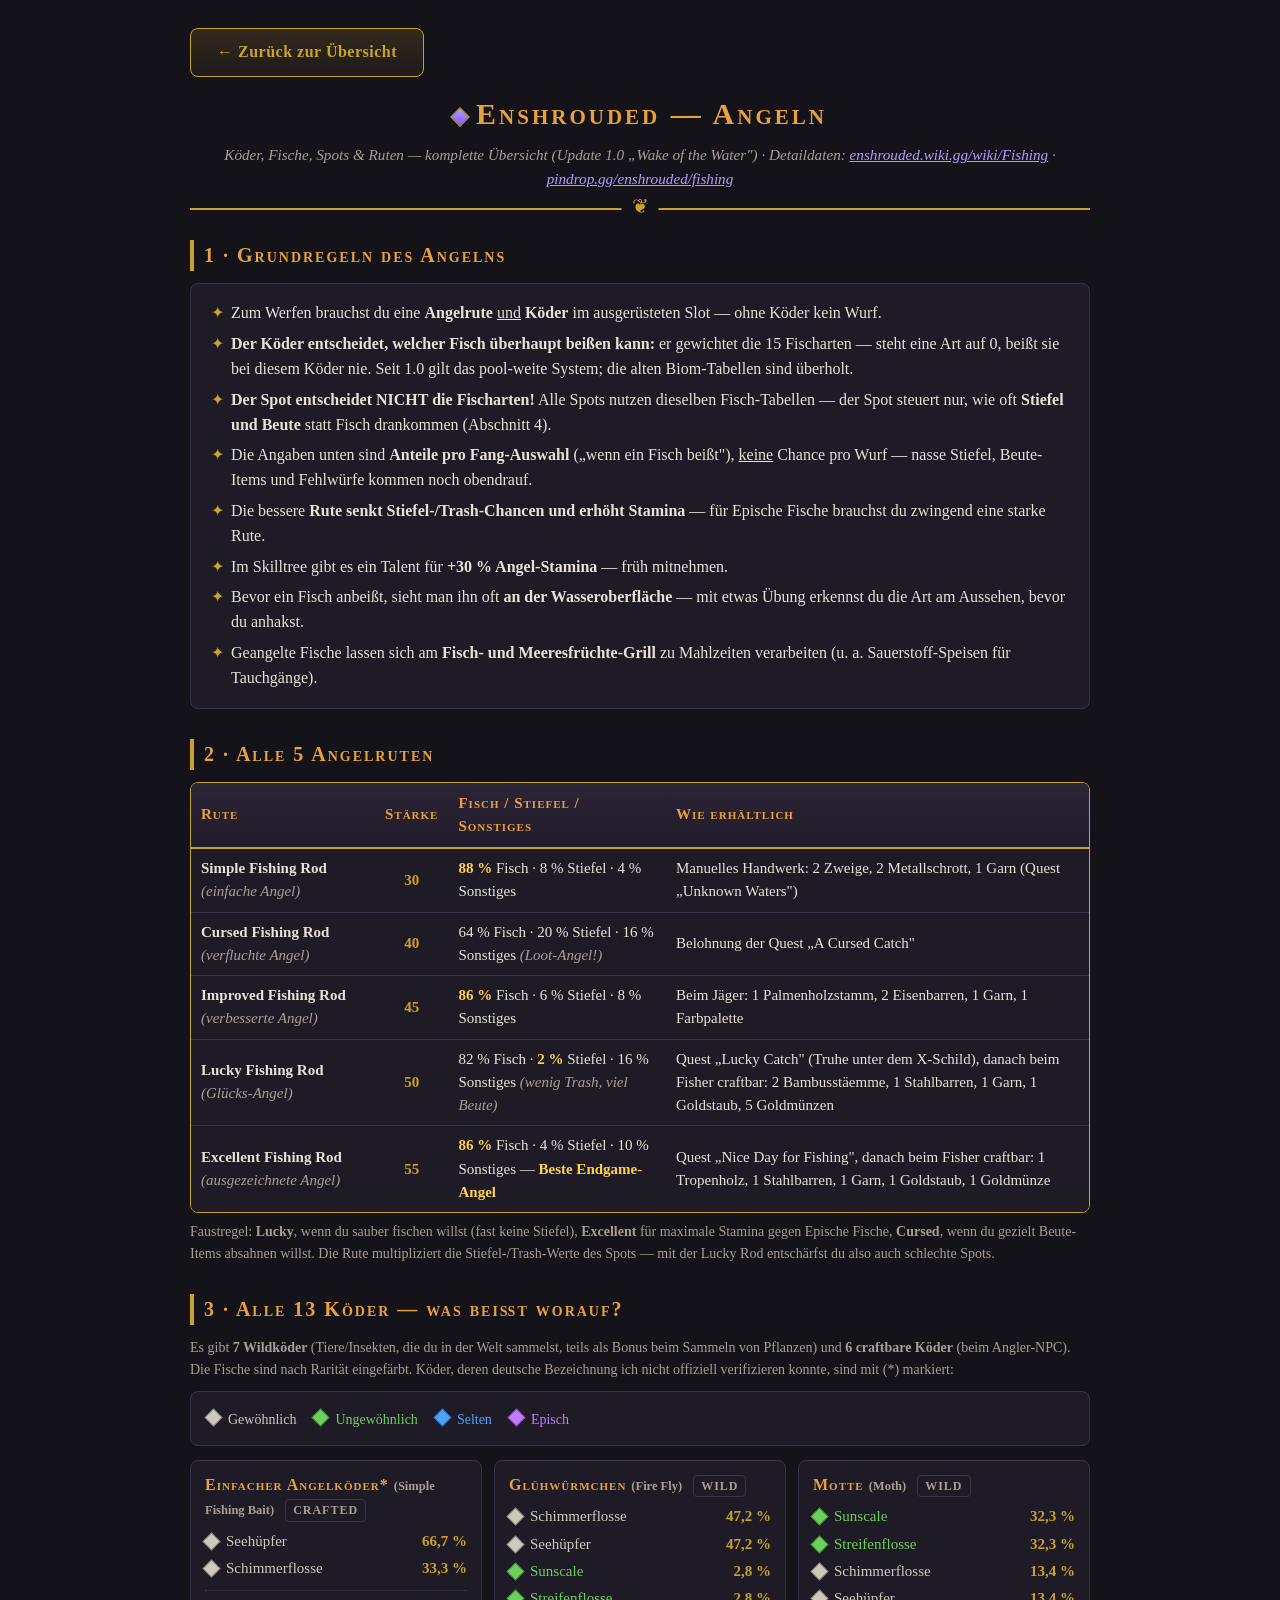
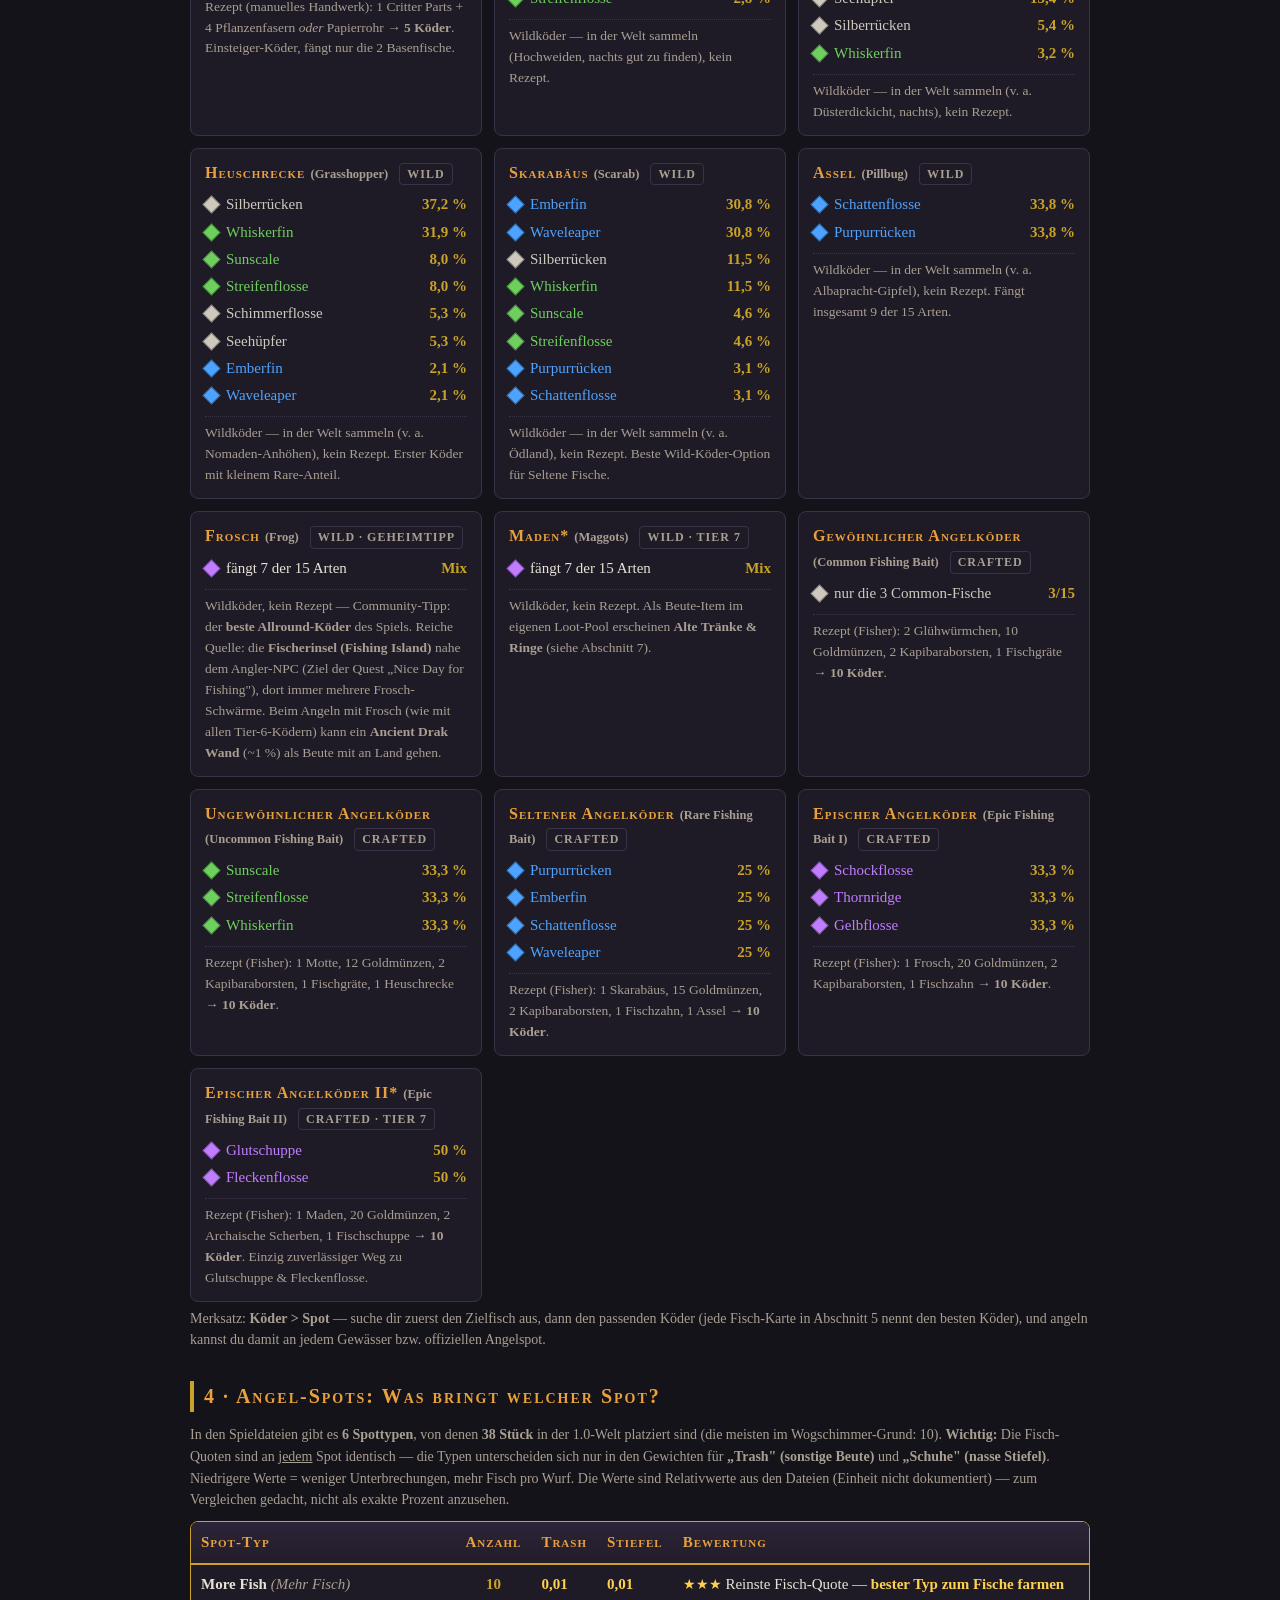
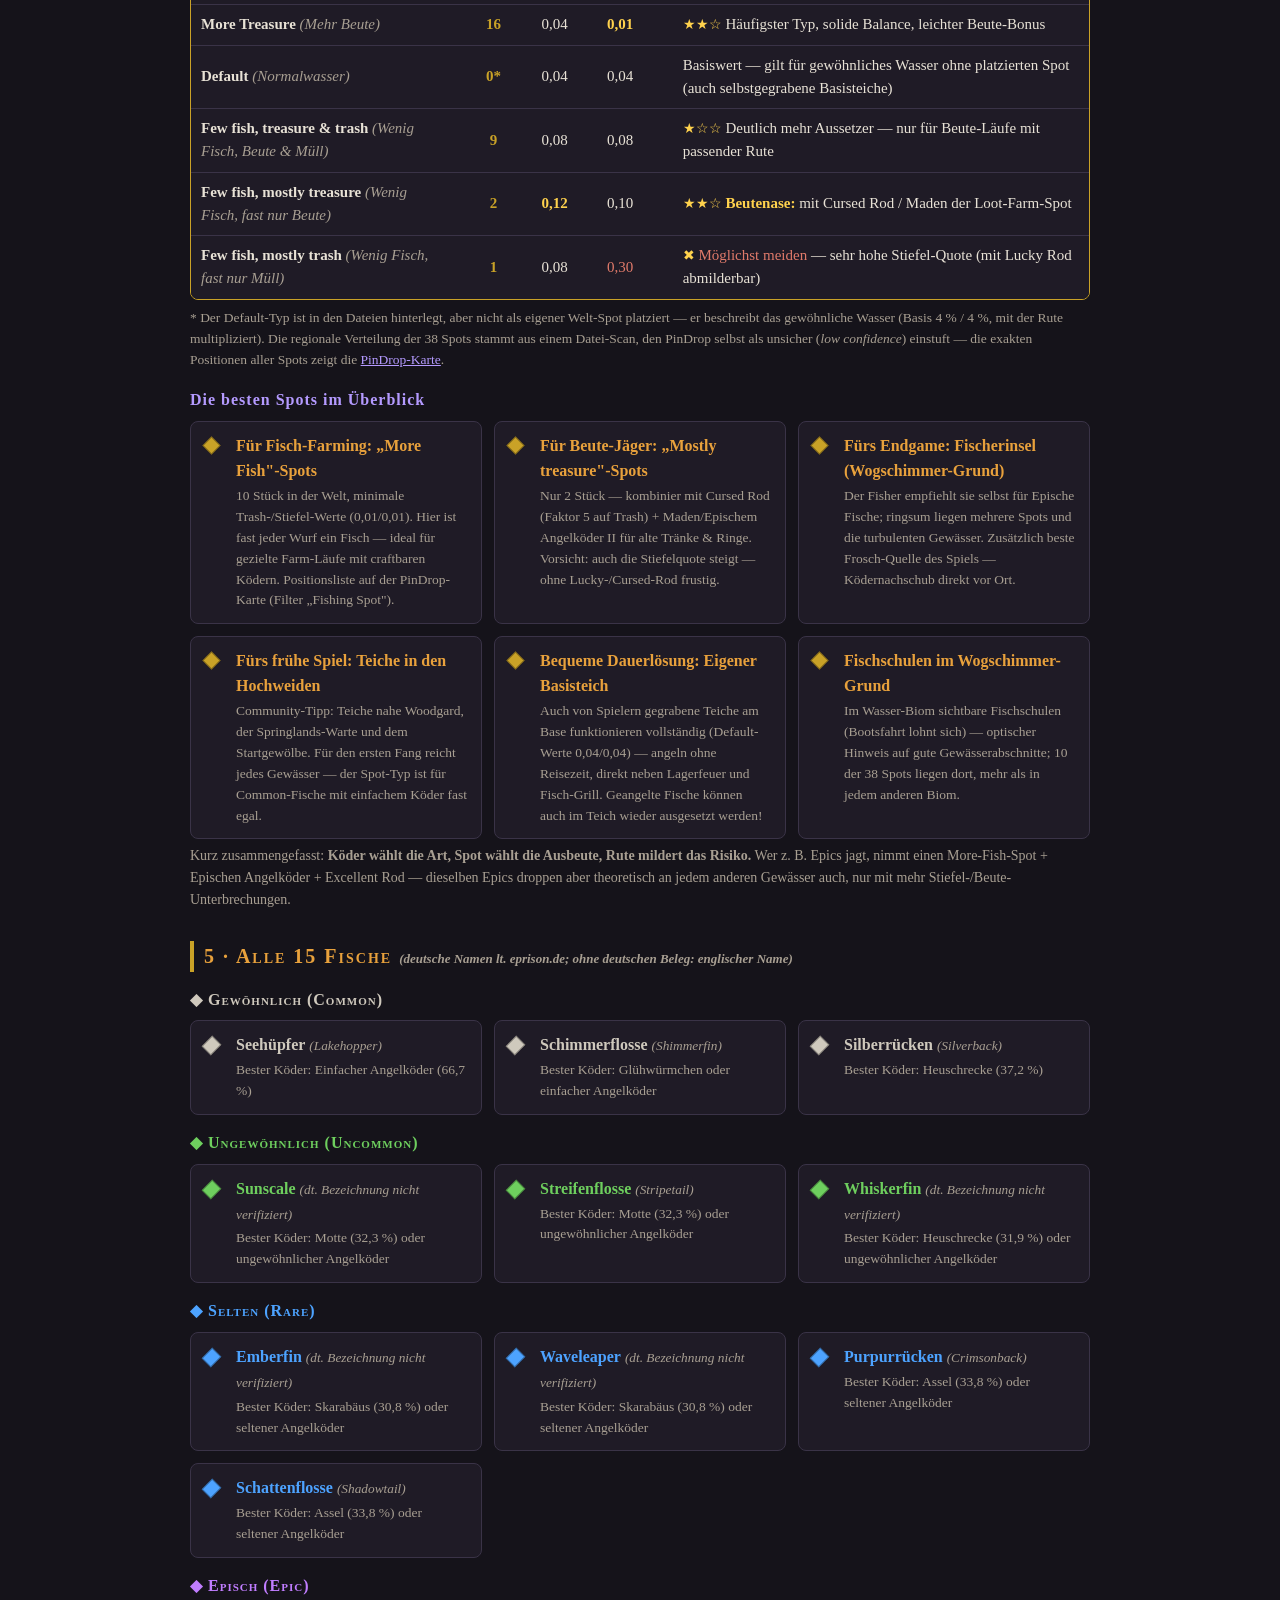
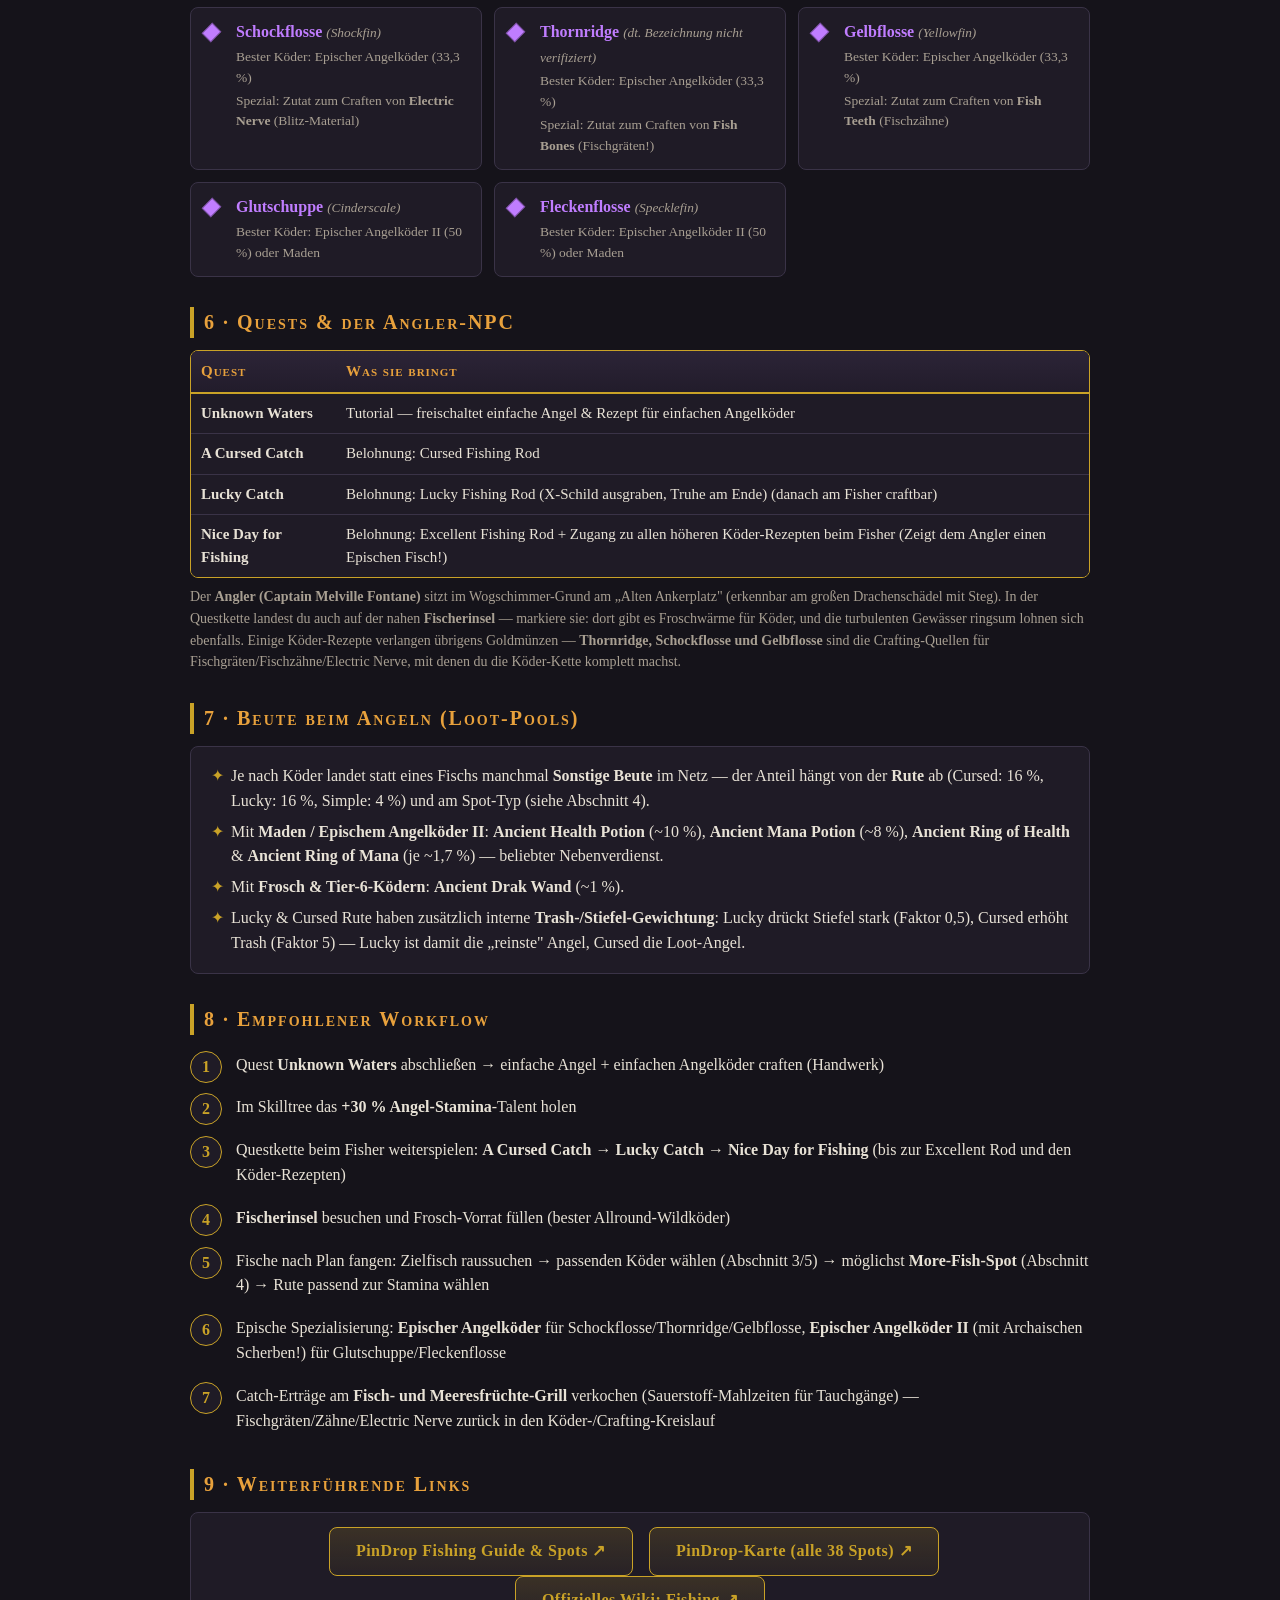
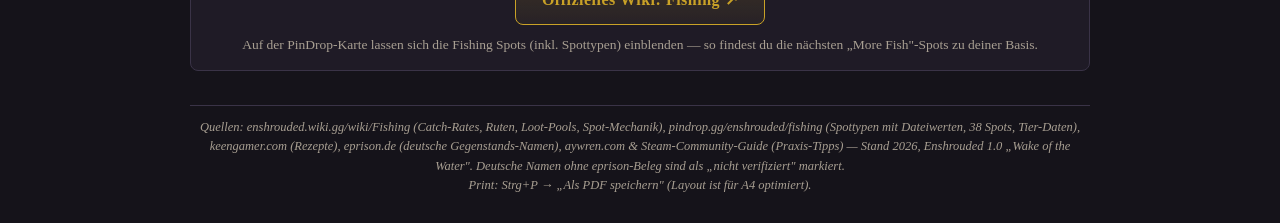
==== commit 73466513: "angeln.html aktualisieren" ====
--- a/angeln.html
+++ b/angeln.html
@@ -41,11 +41,12 @@
   .good{color:var(--meta);font-weight:bold}
   .bad{color:#e07a6a}
   .stars{color:var(--meta);white-space:nowrap;font-size:14px}
-  .badge{display:inline-block;min-width:22px;text-align:center;padding:0 7px;margin-right:7px;border-radius:20px;border:1.5px solid var(--gold);color:var(--gold);font-size:13.5px;font-weight:bold;background:rgba(201,162,39,.08)}
+  .gde{color:var(--muted);font-style:italic}
   .diamond{display:inline-block;width:13px;height:13px;transform:rotate(45deg);border:1px solid rgba(0,0,0,.35);margin-right:8px;flex:0 0 13px;margin-top:5px}
   .cards{display:grid;grid-template-columns:repeat(auto-fill,minmax(260px,1fr));gap:12px;margin-bottom:6px}
   .card{background:var(--panel);border:1px solid var(--line);border-radius:8px;padding:12px 14px;break-inside:avoid}
   .card h4{font-variant:small-caps;letter-spacing:1px;color:var(--ember);font-size:16px;margin-bottom:4px}
+  .card h4 small{color:var(--muted);font-variant:normal;letter-spacing:0;font-size:12.5px}
   .card .kind{display:inline-block;font-size:12px;letter-spacing:1px;text-transform:uppercase;border:1px solid var(--line);border-radius:4px;padding:1px 7px;margin-left:6px;color:var(--muted);vertical-align:middle}
   .card ul{list-style:none;margin-top:6px}
   .card li{display:flex;align-items:flex-start;padding:2px 0;font-size:15px}
@@ -62,14 +63,14 @@
   .spot-card .sname{font-weight:bold;color:var(--ember)}
   .spot-card .sdetail{display:block;color:var(--muted);font-size:13.5px;margin-top:2px}
   .workflow{list-style:none}
-  .workflow li{position:relative;padding:6px 0 6px 46px;margin-bottom:6px}
-  .workflow li::before{position:absolute;left:0;top:4px;width:30px;height:30px;line-height:30px;text-align:center;border-radius:50%;border:1.5px solid var(--gold);color:var(--gold);font-weight:bold;background:var(--panel)}
   ol.workflow{counter-reset:step}
-  ol.workflow li::before{counter-increment:step;content:counter(step)}
+  ol.workflow li{position:relative;padding:6px 0 6px 46px;margin-bottom:6px}
+  ol.workflow li::before{counter-increment:step;content:counter(step);position:absolute;left:0;top:4px;width:30px;height:30px;line-height:30px;text-align:center;border-radius:50%;border:1.5px solid var(--gold);color:var(--gold);font-weight:bold;background:var(--panel)}
   a{color:var(--gem2)}
   .btn{display:inline-block;padding:11px 26px;border-radius:8px;border:1.5px solid var(--gold);color:var(--gold);text-decoration:none;font-weight:bold;letter-spacing:.5px;background:linear-gradient(180deg,rgba(201,162,39,.16),rgba(201,162,39,.05))}
   .btn:hover{color:var(--ember);border-color:var(--ember)}
   footer{margin-top:34px;border-top:1px solid var(--line);padding-top:12px;color:var(--muted);font-size:12.5px;font-style:italic;text-align:center}
+  .backhome{display:inline-block;margin-bottom:14px}
   @media (max-width:760px){
     .cards{grid-template-columns:1fr}
     body{font-size:15px}
@@ -93,6 +94,7 @@
     .pct,.badge{color:#8a6a00}
     .f-common{color:#5a564a}.f-uncommon{color:#2e8b2e}.f-rare{color:#1d5fb8}.f-epic{color:#8a3fc7}
     .btn{color:#6b4a08;border-color:#6b4a08;background:#f3ead2}
+    .backhome{display:none}
     a[href]::after{content:""}
   }
   @page{size:A4;margin:14mm}
@@ -101,9 +103,11 @@
 <body>
 <div class="wrap">
 
+<a class="btn backhome" href="index.html">← Zurück zur Übersicht</a>
+
 <header>
-  <h1><span class="gem-icon"></span>Enshrouded</h1>
-  <div class="sub">Angeln &amp; Köder — komplette Übersicht (Update 1.0 „Wake of the Water") · Detaildaten: <a href="https://enshrouded.wiki.gg/wiki/Fishing" target="_blank" rel="noopener">enshrouded.wiki.gg/wiki/Fishing</a> · <a href="https://pindrop.gg/enshrouded/fishing" target="_blank" rel="noopener">pindrop.gg/enshrouded/fishing</a></div>
+  <h1><span class="gem-icon"></span>Enshrouded — Angeln</h1>
+  <div class="sub">Köder, Fische, Spots &amp; Ruten — komplette Übersicht (Update 1.0 „Wake of the Water") · Detaildaten: <a href="https://enshrouded.wiki.gg/wiki/Fishing" target="_blank" rel="noopener">enshrouded.wiki.gg/wiki/Fishing</a> · <a href="https://pindrop.gg/enshrouded/fishing" target="_blank" rel="noopener">pindrop.gg/enshrouded/fishing</a></div>
 </header>
 
 <h2>1 · Grundregeln des Angelns</h2>
@@ -112,27 +116,27 @@
 <li><b>Der Köder entscheidet, welcher Fisch überhaupt beißen kann:</b> er gewichtet die 15 Fischarten — steht eine Art auf 0, beißt sie bei diesem Köder nie. Seit 1.0 gilt das pool-weite System; die alten Biom-Tabellen sind überholt.</li>
 <li><b>Der Spot entscheidet NICHT die Fischarten!</b> Alle Spots nutzen dieselben Fisch-Tabellen — der Spot steuert nur, wie oft <b>Stiefel und Beute</b> statt Fisch drankommen (Abschnitt 4).</li>
 <li>Die Angaben unten sind <b>Anteile pro Fang-Auswahl</b> („wenn ein Fisch beißt"), <u>keine</u> Chance pro Wurf — nasse Stiefel, Beute-Items und Fehlwürfe kommen noch obendrauf.</li>
-<li>Die bessere <b>Rute senkt Stiefel/Trash-Chancen und erhöht Stamina</b> — für Epische Fische brauchst du zwingend eine starke Rute.</li>
+<li>Die bessere <b>Rute senkt Stiefel-/Trash-Chancen und erhöht Stamina</b> — für Epische Fische brauchst du zwingend eine starke Rute.</li>
 <li>Im Skilltree gibt es ein Talent für <b>+30 % Angel-Stamina</b> — früh mitnehmen.</li>
 <li>Bevor ein Fisch anbeißt, sieht man ihn oft <b>an der Wasseroberfläche</b> — mit etwas Übung erkennst du die Art am Aussehen, bevor du anhakst.</li>
-<li>Geangelte Fische lassen sich am <b>Seafood Grill</b> zu Mahlzeiten verarbeiten (u. a. Sauerstoff-Speisen für Tauchgänge).</li>
+<li>Geangelte Fische lassen sich am <b>Fisch- und Meeresfrüchte-Grill</b> zu Mahlzeiten verarbeiten (u. a. Sauerstoff-Speisen für Tauchgänge).</li>
 </ul></div>
 
 <h2>2 · Alle 5 Angelruten</h2>
 <div class="table-scroll">
 <table>
 <tr><th>Rute</th><th>Stärke</th><th>Fisch / Stiefel / Sonstiges</th><th>Wie erhältlich</th></tr>
-<tr><td><b>Simple Fishing Rod</b></td><td class="tier">30</td><td><span class="good">88 %</span> Fisch · 8 % Stiefel · 4 % Sonstiges</td><td>Manuelles Handwerk: 2 Zweige, 2 Metallschrott, 1 Garn (Quest „Unknown Waters")</td></tr>
-<tr><td><b>Cursed Fishing Rod</b></td><td class="tier">40</td><td>64 % Fisch · 20 % Stiefel · 16 % Sonstiges <span class="gde">(Loot-Rute!)</span></td><td>Belohnung der Quest „A Cursed Catch"</td></tr>
-<tr><td><b>Improved Fishing Rod</b></td><td class="tier">45</td><td><span class="good">86 %</span> Fisch · 6 % Stiefel · 8 % Sonstiges</td><td>Beim Jäger: 1 Palmenholzstamm, 2 Eisenbarren, 1 Garn, 1 Farbpalette</td></tr>
-<tr><td><b>Lucky Fishing Rod</b></td><td class="tier">50</td><td>82 % Fisch · <span class="good">2 %</span> Stiefel · 16 % Sonstiges <span class="gde">(wenig Trash, viel Beute)</span></td><td>Quest „Lucky Catch" (Truhe unter dem X-Schild am Angler-Insel-Umfeld), danach beim Fisher craftbar: 2 Bambusstämme, 1 Stahlbarren, 1 Garn, 1 Goldstaub, 5 Goldmünzen</td></tr>
-<tr><td><b>Excellent Fishing Rod</b></td><td class="tier">55</td><td><span class="good">86 %</span> Fisch · 4 % Stiefel · 10 % Sonstiges — <span class="good">Beste Endgame-Rute</span></td><td>Quest „Nice Day for Fishing", danach beim Fisher craftbar: 1 Tropenholz, 1 Stahlbarren, 1 Garn, 1 Goldstaub, 1 Goldmünze</td></tr>
+<tr><td><b>Simple Fishing Rod</b> <span class="gde">(einfache Angel)</span></td><td class="tier">30</td><td><span class="good">88 %</span> Fisch · 8 % Stiefel · 4 % Sonstiges</td><td>Manuelles Handwerk: 2 Zweige, 2 Metallschrott, 1 Garn (Quest „Unknown Waters")</td></tr>
+<tr><td><b>Cursed Fishing Rod</b> <span class="gde">(verfluchte Angel)</span></td><td class="tier">40</td><td>64 % Fisch · 20 % Stiefel · 16 % Sonstiges <span class="gde">(Loot-Angel!)</span></td><td>Belohnung der Quest „A Cursed Catch"</td></tr>
+<tr><td><b>Improved Fishing Rod</b> <span class="gde">(verbesserte Angel)</span></td><td class="tier">45</td><td><span class="good">86 %</span> Fisch · 6 % Stiefel · 8 % Sonstiges</td><td>Beim Jäger: 1 Palmenholzstamm, 2 Eisenbarren, 1 Garn, 1 Farbpalette</td></tr>
+<tr><td><b>Lucky Fishing Rod</b> <span class="gde">(Glücks-Angel)</span></td><td class="tier">50</td><td>82 % Fisch · <span class="good">2 %</span> Stiefel · 16 % Sonstiges <span class="gde">(wenig Trash, viel Beute)</span></td><td>Quest „Lucky Catch" (Truhe unter dem X-Schild), danach beim Fisher craftbar: 2 Bambusstäemme, 1 Stahlbarren, 1 Garn, 1 Goldstaub, 5 Goldmünzen</td></tr>
+<tr><td><b>Excellent Fishing Rod</b> <span class="gde">(ausgezeichnete Angel)</span></td><td class="tier">55</td><td><span class="good">86 %</span> Fisch · 4 % Stiefel · 10 % Sonstiges — <span class="good">Beste Endgame-Angel</span></td><td>Quest „Nice Day for Fishing", danach beim Fisher craftbar: 1 Tropenholz, 1 Stahlbarren, 1 Garn, 1 Goldstaub, 1 Goldmünze</td></tr>
 </table>
 </div>
 <p style="margin-top:8px;color:var(--muted);font-size:14px">Faustregel: <b>Lucky</b>, wenn du sauber fischen willst (fast keine Stiefel), <b>Excellent</b> für maximale Stamina gegen Epische Fische, <b>Cursed</b>, wenn du gezielt Beute-Items absahnen willst. Die Rute multipliziert die Stiefel-/Trash-Werte des Spots — mit der Lucky Rod entschärfst du also auch schlechte Spots.</p>
 
 <h2 id="baits">3 · Alle 13 Köder — was beißt worauf?</h2>
-<p style="margin:0 0 10px;color:var(--muted);font-size:14px">Es gibt <b>7 Wildköder</b> (Tiere/Insekten, die du in der Welt sammelst, teils als Bonus beim Sammeln von Pflanzen) und <b>6 craftbare Köder</b> (beim Angler-NPC). Die Fische sind nach Rarität eingefärbt:</p>
+<p style="margin:0 0 10px;color:var(--muted);font-size:14px">Es gibt <b>7 Wildköder</b> (Tiere/Insekten, die du in der Welt sammelst, teils als Bonus beim Sammeln von Pflanzen) und <b>6 craftbare Köder</b> (beim Angler-NPC). Die Fische sind nach Rarität eingefärbt. Köder, deren deutsche Bezeichnung ich nicht offiziell verifizieren konnte, sind mit (*) markiert:</p>
 <div class="note" style="display:flex;flex-wrap:wrap;gap:8px 18px;font-size:14px;margin-bottom:14px">
 <span><i class="diamond d-common"></i><span class="f-common">Gewöhnlich</span></span>
 <span><i class="diamond d-uncommon"></i><span class="f-uncommon">Ungewöhnlich</span></span>
@@ -142,47 +146,47 @@
 
 <div class="cards">
 <div class="card">
-  <h4>Simple Fishing Bait <span class="kind">crafted</span></h4>
-  <ul>
-    <li class="f-common"><i class="diamond d-common"></i>Lakehopper <span class="pct">66,7 %</span></li>
-    <li class="f-common"><i class="diamond d-common"></i>Shimmerfin <span class="pct">33,3 %</span></li>
+  <h4>Einfacher Angelköder* <small>(Simple Fishing Bait)</small> <span class="kind">crafted</span></h4>
+  <ul>
+    <li class="f-common"><i class="diamond d-common"></i>Seehüpfer <span class="pct">66,7 %</span></li>
+    <li class="f-common"><i class="diamond d-common"></i>Schimmerflosse <span class="pct">33,3 %</span></li>
   </ul>
   <div class="rec">Rezept (manuelles Handwerk): 1 Critter Parts + 4 Pflanzenfasern <i>oder</i> Papierrohr → <b>5 Köder</b>. Einsteiger-Köder, fängt nur die 2 Basenfische.</div>
 </div>
 
 <div class="card">
-  <h4>Fire Fly <span class="kind">wild</span></h4>
-  <ul>
-    <li class="f-common"><i class="diamond d-common"></i>Shimmerfin <span class="pct">47,2 %</span></li>
-    <li class="f-common"><i class="diamond d-common"></i>Lakehopper <span class="pct">47,2 %</span></li>
+  <h4>Glühwürmchen <small>(Fire Fly)</small> <span class="kind">wild</span></h4>
+  <ul>
+    <li class="f-common"><i class="diamond d-common"></i>Schimmerflosse <span class="pct">47,2 %</span></li>
+    <li class="f-common"><i class="diamond d-common"></i>Seehüpfer <span class="pct">47,2 %</span></li>
     <li class="f-uncommon"><i class="diamond d-uncommon"></i>Sunscale <span class="pct">2,8 %</span></li>
-    <li class="f-uncommon"><i class="diamond d-uncommon"></i>Stripetail <span class="pct">2,8 %</span></li>
+    <li class="f-uncommon"><i class="diamond d-uncommon"></i>Streifenflosse <span class="pct">2,8 %</span></li>
   </ul>
   <div class="rec">Wildköder — in der Welt sammeln (Hochweiden, nachts gut zu finden), kein Rezept.</div>
 </div>
 
 <div class="card">
-  <h4>Moth <span class="kind">wild</span></h4>
+  <h4>Motte <small>(Moth)</small> <span class="kind">wild</span></h4>
   <ul>
     <li class="f-uncommon"><i class="diamond d-uncommon"></i>Sunscale <span class="pct">32,3 %</span></li>
-    <li class="f-uncommon"><i class="diamond d-uncommon"></i>Stripetail <span class="pct">32,3 %</span></li>
-    <li class="f-common"><i class="diamond d-common"></i>Shimmerfin <span class="pct">13,4 %</span></li>
-    <li class="f-common"><i class="diamond d-common"></i>Lakehopper <span class="pct">13,4 %</span></li>
-    <li class="f-common"><i class="diamond d-common"></i>Silverback <span class="pct">5,4 %</span></li>
+    <li class="f-uncommon"><i class="diamond d-uncommon"></i>Streifenflosse <span class="pct">32,3 %</span></li>
+    <li class="f-common"><i class="diamond d-common"></i>Schimmerflosse <span class="pct">13,4 %</span></li>
+    <li class="f-common"><i class="diamond d-common"></i>Seehüpfer <span class="pct">13,4 %</span></li>
+    <li class="f-common"><i class="diamond d-common"></i>Silberrücken <span class="pct">5,4 %</span></li>
     <li class="f-uncommon"><i class="diamond d-uncommon"></i>Whiskerfin <span class="pct">3,2 %</span></li>
   </ul>
   <div class="rec">Wildköder — in der Welt sammeln (v. a. Düsterdickicht, nachts), kein Rezept.</div>
 </div>
 
 <div class="card">
-  <h4>Grasshopper <span class="kind">wild</span></h4>
-  <ul>
-    <li class="f-common"><i class="diamond d-common"></i>Silverback <span class="pct">37,2 %</span></li>
+  <h4>Heuschrecke <small>(Grasshopper)</small> <span class="kind">wild</span></h4>
+  <ul>
+    <li class="f-common"><i class="diamond d-common"></i>Silberrücken <span class="pct">37,2 %</span></li>
     <li class="f-uncommon"><i class="diamond d-uncommon"></i>Whiskerfin <span class="pct">31,9 %</span></li>
     <li class="f-uncommon"><i class="diamond d-uncommon"></i>Sunscale <span class="pct">8,0 %</span></li>
-    <li class="f-uncommon"><i class="diamond d-uncommon"></i>Stripetail <span class="pct">8,0 %</span></li>
-    <li class="f-common"><i class="diamond d-common"></i>Shimmerfin <span class="pct">5,3 %</span></li>
-    <li class="f-common"><i class="diamond d-common"></i>Lakehopper <span class="pct">5,3 %</span></li>
+    <li class="f-uncommon"><i class="diamond d-uncommon"></i>Streifenflosse <span class="pct">8,0 %</span></li>
+    <li class="f-common"><i class="diamond d-common"></i>Schimmerflosse <span class="pct">5,3 %</span></li>
+    <li class="f-common"><i class="diamond d-common"></i>Seehüpfer <span class="pct">5,3 %</span></li>
     <li class="f-rare"><i class="diamond d-rare"></i>Emberfin <span class="pct">2,1 %</span></li>
     <li class="f-rare"><i class="diamond d-rare"></i>Waveleaper <span class="pct">2,1 %</span></li>
   </ul>
@@ -190,39 +194,39 @@
 </div>
 
 <div class="card">
-  <h4>Scarab <span class="kind">wild</span></h4>
+  <h4>Skarabäus <small>(Scarab)</small> <span class="kind">wild</span></h4>
   <ul>
     <li class="f-rare"><i class="diamond d-rare"></i>Emberfin <span class="pct">30,8 %</span></li>
     <li class="f-rare"><i class="diamond d-rare"></i>Waveleaper <span class="pct">30,8 %</span></li>
-    <li class="f-common"><i class="diamond d-common"></i>Silverback <span class="pct">11,5 %</span></li>
+    <li class="f-common"><i class="diamond d-common"></i>Silberrücken <span class="pct">11,5 %</span></li>
     <li class="f-uncommon"><i class="diamond d-uncommon"></i>Whiskerfin <span class="pct">11,5 %</span></li>
     <li class="f-uncommon"><i class="diamond d-uncommon"></i>Sunscale <span class="pct">4,6 %</span></li>
-    <li class="f-uncommon"><i class="diamond d-uncommon"></i>Stripetail <span class="pct">4,6 %</span></li>
-    <li class="f-rare"><i class="diamond d-rare"></i>Crimsonback <span class="pct">3,1 %</span></li>
-    <li class="f-rare"><i class="diamond d-rare"></i>Shadowtail <span class="pct">3,1 %</span></li>
+    <li class="f-uncommon"><i class="diamond d-uncommon"></i>Streifenflosse <span class="pct">4,6 %</span></li>
+    <li class="f-rare"><i class="diamond d-rare"></i>Purpurrücken <span class="pct">3,1 %</span></li>
+    <li class="f-rare"><i class="diamond d-rare"></i>Schattenflosse <span class="pct">3,1 %</span></li>
   </ul>
   <div class="rec">Wildköder — in der Welt sammeln (v. a. Ödland), kein Rezept. Beste Wild-Köder-Option für Seltene Fische.</div>
 </div>
 
 <div class="card">
-  <h4>Pillbug <span class="kind">wild</span></h4>
-  <ul>
-    <li class="f-rare"><i class="diamond d-rare"></i>Shadowtail <span class="pct">33,8 %</span></li>
-    <li class="f-rare"><i class="diamond d-rare"></i>Crimsonback <span class="pct">33,8 %</span></li>
+  <h4>Assel <small>(Pillbug)</small> <span class="kind">wild</span></h4>
+  <ul>
+    <li class="f-rare"><i class="diamond d-rare"></i>Schattenflosse <span class="pct">33,8 %</span></li>
+    <li class="f-rare"><i class="diamond d-rare"></i>Purpurrücken <span class="pct">33,8 %</span></li>
   </ul>
   <div class="rec">Wildköder — in der Welt sammeln (v. a. Albapracht-Gipfel), kein Rezept. Fängt insgesamt 9 der 15 Arten.</div>
 </div>
 
 <div class="card">
-  <h4>Frog <span class="kind">wild · Geheimtipp</span></h4>
+  <h4>Frosch <small>(Frog)</small> <span class="kind">wild · Geheimtipp</span></h4>
   <ul>
     <li class="f-epic" style="color:var(--text)"><i class="diamond d-epic"></i>fängt 7 der 15 Arten <span class="pct">Mix</span></li>
   </ul>
-  <div class="rec">Wildköder, kein Rezept — Community-Tipp: der <b>beste Allround-Köder</b> des Spiels. Reiche Quelle: die <b>Angler-Insel (Fishing Island)</b> nahe dem Angler-NPC (Ziel der Quest „Nice Day for Fishing"). Außerdem: beim Angeln mit Frog (wie mit allen Tier-6-Ködern) kann ein <b>Ancient Drak Wand</b> (~1 %) als Beute mit an Land gehen.</div>
-</div>
-
-<div class="card">
-  <h4>Maggots <span class="kind">wild · Tier 7</span></h4>
+  <div class="rec">Wildköder, kein Rezept — Community-Tipp: der <b>beste Allround-Köder</b> des Spiels. Reiche Quelle: die <b>Fischerinsel (Fishing Island)</b> nahe dem Angler-NPC (Ziel der Quest „Nice Day for Fishing"), dort immer mehrere Frosch-Schwärme. Beim Angeln mit Frosch (wie mit allen Tier-6-Ködern) kann ein <b>Ancient Drak Wand</b> (~1 %) als Beute mit an Land gehen.</div>
+</div>
+
+<div class="card">
+  <h4>Maden* <small>(Maggots)</small> <span class="kind">wild · Tier 7</span></h4>
   <ul>
     <li class="f-epic" style="color:var(--text)"><i class="diamond d-epic"></i>fängt 7 der 15 Arten <span class="pct">Mix</span></li>
   </ul>
@@ -230,51 +234,51 @@
 </div>
 
 <div class="card">
-  <h4>Common Fishing Bait <span class="kind">crafted</span></h4>
+  <h4>Gewöhnlicher Angelköder <small>(Common Fishing Bait)</small> <span class="kind">crafted</span></h4>
   <ul>
     <li class="f-common"><i class="diamond d-common"></i>nur die 3 Common-Fische <span class="pct">3/15</span></li>
   </ul>
-  <div class="rec">Rezept (Fisher): 2 Glühwürmchen, 10 Goldmünzen, 2 Capybara-Borsten, 1 Fischgräte → <b>10 Köder</b>.</div>
-</div>
-
-<div class="card">
-  <h4>Uncommon Fishing Bait <span class="kind">crafted</span></h4>
+  <div class="rec">Rezept (Fisher): 2 Glühwürmchen, 10 Goldmünzen, 2 Kapibaraborsten, 1 Fischgräte → <b>10 Köder</b>.</div>
+</div>
+
+<div class="card">
+  <h4>Ungewöhnlicher Angelköder <small>(Uncommon Fishing Bait)</small> <span class="kind">crafted</span></h4>
   <ul>
     <li class="f-uncommon"><i class="diamond d-uncommon"></i>Sunscale <span class="pct">33,3 %</span></li>
-    <li class="f-uncommon"><i class="diamond d-uncommon"></i>Stripetail <span class="pct">33,3 %</span></li>
+    <li class="f-uncommon"><i class="diamond d-uncommon"></i>Streifenflosse <span class="pct">33,3 %</span></li>
     <li class="f-uncommon"><i class="diamond d-uncommon"></i>Whiskerfin <span class="pct">33,3 %</span></li>
   </ul>
-  <div class="rec">Rezept (Fisher): 1 Motte, 12 Goldmünzen, 2 Capybara-Borsten, 1 Fischgräte, 1 Heupferd → <b>10 Köder</b>.</div>
-</div>
-
-<div class="card">
-  <h4>Rare Fishing Bait <span class="kind">crafted</span></h4>
-  <ul>
-    <li class="f-rare"><i class="diamond d-rare"></i>Crimsonback <span class="pct">25 %</span></li>
+  <div class="rec">Rezept (Fisher): 1 Motte, 12 Goldmünzen, 2 Kapibaraborsten, 1 Fischgräte, 1 Heuschrecke → <b>10 Köder</b>.</div>
+</div>
+
+<div class="card">
+  <h4>Seltener Angelköder <small>(Rare Fishing Bait)</small> <span class="kind">crafted</span></h4>
+  <ul>
+    <li class="f-rare"><i class="diamond d-rare"></i>Purpurrücken <span class="pct">25 %</span></li>
     <li class="f-rare"><i class="diamond d-rare"></i>Emberfin <span class="pct">25 %</span></li>
-    <li class="f-rare"><i class="diamond d-rare"></i>Shadowtail <span class="pct">25 %</span></li>
+    <li class="f-rare"><i class="diamond d-rare"></i>Schattenflosse <span class="pct">25 %</span></li>
     <li class="f-rare"><i class="diamond d-rare"></i>Waveleaper <span class="pct">25 %</span></li>
   </ul>
-  <div class="rec">Rezept (Fisher): 1 Skarabäus, 15 Goldmünzen, 2 Capybara-Borsten, 1 Fischzahn, 1 Assel → <b>10 Köder</b>.</div>
-</div>
-
-<div class="card">
-  <h4>Epic Fishing Bait I <span class="kind">crafted</span></h4>
-  <ul>
-    <li class="f-epic"><i class="diamond d-epic"></i>Shockfin <span class="pct">33,3 %</span></li>
+  <div class="rec">Rezept (Fisher): 1 Skarabäus, 15 Goldmünzen, 2 Kapibaraborsten, 1 Fischzahn, 1 Assel → <b>10 Köder</b>.</div>
+</div>
+
+<div class="card">
+  <h4>Epischer Angelköder <small>(Epic Fishing Bait I)</small> <span class="kind">crafted</span></h4>
+  <ul>
+    <li class="f-epic"><i class="diamond d-epic"></i>Schockflosse <span class="pct">33,3 %</span></li>
     <li class="f-epic"><i class="diamond d-epic"></i>Thornridge <span class="pct">33,3 %</span></li>
-    <li class="f-epic"><i class="diamond d-epic"></i>Yellowfin <span class="pct">33,3 %</span></li>
-  </ul>
-  <div class="rec">Rezept (Fisher): 1 Frosch, 20 Goldmünzen, 2 Capybara-Borsten, 1 Fischzahn → <b>10 Köder</b>.</div>
-</div>
-
-<div class="card">
-  <h4>Epic Fishing Bait II <span class="kind">crafted · Tier 7</span></h4>
-  <ul>
-    <li class="f-epic"><i class="diamond d-epic"></i>Cinderscale <span class="pct">50 %</span></li>
-    <li class="f-epic"><i class="diamond d-epic"></i>Specklefin <span class="pct">50 %</span></li>
-  </ul>
-  <div class="rec">Rezept (Fisher): 1 Maden, 20 Goldmünzen, 2 Archaische Scherben, 1 Fischschuppe → <b>10 Köder</b>. Einzig zuverlässiger Weg zu Cinderscale &amp; Specklefin.</div>
+    <li class="f-epic"><i class="diamond d-epic"></i>Gelbflosse <span class="pct">33,3 %</span></li>
+  </ul>
+  <div class="rec">Rezept (Fisher): 1 Frosch, 20 Goldmünzen, 2 Kapibaraborsten, 1 Fischzahn → <b>10 Köder</b>.</div>
+</div>
+
+<div class="card">
+  <h4>Epischer Angelköder II* <small>(Epic Fishing Bait II)</small> <span class="kind">crafted · Tier 7</span></h4>
+  <ul>
+    <li class="f-epic"><i class="diamond d-epic"></i>Glutschuppe <span class="pct">50 %</span></li>
+    <li class="f-epic"><i class="diamond d-epic"></i>Fleckenflosse <span class="pct">50 %</span></li>
+  </ul>
+  <div class="rec">Rezept (Fisher): 1 Maden, 20 Goldmünzen, 2 Archaische Scherben, 1 Fischschuppe → <b>10 Köder</b>. Einzig zuverlässiger Weg zu Glutschuppe &amp; Fleckenflosse.</div>
 </div>
 </div>
 <p style="color:var(--muted);font-size:14px">Merksatz: <b>Köder &gt; Spot</b> — suche dir zuerst den Zielfisch aus, dann den passenden Köder (jede Fisch-Karte in Abschnitt 5 nennt den besten Köder), und angeln kannst du damit an jedem Gewässer bzw. offiziellen Angelspot.</p>
@@ -288,7 +292,7 @@
 <tr><td><b>More Treasure</b> <span class="gde">(Mehr Beute)</span></td><td class="tier">16</td><td>0,04</td><td><span class="good">0,01</span></td><td><span class="stars">★★☆</span> Häufigster Typ, solide Balance, leichter Beute-Bonus</td></tr>
 <tr><td><b>Default</b> <span class="gde">(Normalwasser)</span></td><td class="tier">0*</td><td>0,04</td><td>0,04</td><td>Basiswert — gilt für gewöhnliches Wasser ohne platzierten Spot (auch selbstgegrabene Basisteiche)</td></tr>
 <tr><td><b>Few fish, treasure &amp; trash</b> <span class="gde">(Wenig Fisch, Beute &amp; Müll)</span></td><td class="tier">9</td><td>0,08</td><td>0,08</td><td><span class="stars">★☆☆</span> Deutlich mehr Aussetzer — nur für Beute-Läufe mit passender Rute</td></tr>
-<tr><td><b>Few fish, mostly treasure</b> <span class="gde">(Wenig Fisch, fast nur Beute)</span></td><td class="tier">2</td><td><span class="good">0,12</span></td><td>0,10</td><td><span class="stars">★★☆</span> <span class="good">Beutenase:</span> mit Cursed Rod / Maggots der Loot-Farm-Spot</td></tr>
+<tr><td><b>Few fish, mostly treasure</b> <span class="gde">(Wenig Fisch, fast nur Beute)</span></td><td class="tier">2</td><td><span class="good">0,12</span></td><td>0,10</td><td><span class="stars">★★☆</span> <span class="good">Beutenase:</span> mit Cursed Rod / Maden der Loot-Farm-Spot</td></tr>
 <tr><td><b>Few fish, mostly trash</b> <span class="gde">(Wenig Fisch, fast nur Müll)</span></td><td class="tier">1</td><td>0,08</td><td><span class="bad">0,30</span></td><td><span class="stars">✖</span> <span class="bad">Möglichst meiden</span> — sehr hohe Stiefel-Quote (mit Lucky Rod abmilderbar)</td></tr>
 </table>
 </div>
@@ -297,72 +301,72 @@
 <h3>Die besten Spots im Überblick</h3>
 <div class="cards">
 <div class="card spot-card"><i class="diamond" style="background:var(--gold)"></i><div class="body"><span class="sname">Für Fisch-Farming: „More Fish"-Spots</span><span class="sdetail">10 Stück in der Welt, minimale Trash-/Stiefel-Werte (0,01/0,01). Hier ist fast jeder Wurf ein Fisch — ideal für gezielte Farm-Läufe mit craftbaren Ködern. Positionsliste auf der PinDrop-Karte (Filter „Fishing Spot").</span></div></div>
-<div class="card spot-card"><i class="diamond" style="background:var(--gold)"></i><div class="body"><span class="sname">Für Beute-Jäger: „Mostly treasure"-Spots</span><span class="sdetail">Nur 2 Stück — kombinier mit Cursed Rod (Faktor 5 auf Trash) + Maggots/Epic Bait II für alte Tränke &amp; Ringe. Vorsicht: auch die Stiefelquote steigt — ohne Lucky-/Cursed-Rod frustig.</span></div></div>
-<div class="card spot-card"><i class="diamond" style="background:var(--gold)"></i><div class="body"><span class="sname">Fürs Endgame: Angler-Insel (Wogschimmer-Grund)</span><span class="sdetail">Der Fisher empfiehlt sie selbst für Epische Fische; ringsum liegen mehrere Spots und die turbulenten Gewässer. Zusätzlich beste Frosch-Quelle des Spiels — Ködernachschub direkt vor Ort.</span></div></div>
-<div class="card spot-card"><i class="diamond" style="background:var(--gold)"></i><div class="body"><span class="sname">Fürs frühe Spiel: Teiche in den Hochweiden</span><span class="sdetail">Community-Tipp: Teiche nahe Woodgard, der Springlands-Spire und dem Startgewölbe. Für den ersten Fang reicht jedes Gewässer — der Spot-Typ ist für Common-Fische mit Simple Bait fast egal.</span></div></div>
-<div class="card spot-card"><i class="diamond" style="background:var(--gold)"></i><div class="body"><span class="sname">Bequeme Dauerlösung: Eigener Basisteich</span><span class="sdetail">Auch von Spielern gegrabene Teiche am Base funktionieren vollständig (Default-Werte 0,04/0,04) — angeln ohne Reisezeit, direkt neben Lagerfeuer und Seafood Grill.</span></div></div>
+<div class="card spot-card"><i class="diamond" style="background:var(--gold)"></i><div class="body"><span class="sname">Für Beute-Jäger: „Mostly treasure"-Spots</span><span class="sdetail">Nur 2 Stück — kombinier mit Cursed Rod (Faktor 5 auf Trash) + Maden/Epischem Angelköder II für alte Tränke &amp; Ringe. Vorsicht: auch die Stiefelquote steigt — ohne Lucky-/Cursed-Rod frustig.</span></div></div>
+<div class="card spot-card"><i class="diamond" style="background:var(--gold)"></i><div class="body"><span class="sname">Fürs Endgame: Fischerinsel (Wogschimmer-Grund)</span><span class="sdetail">Der Fisher empfiehlt sie selbst für Epische Fische; ringsum liegen mehrere Spots und die turbulenten Gewässer. Zusätzlich beste Frosch-Quelle des Spiels — Ködernachschub direkt vor Ort.</span></div></div>
+<div class="card spot-card"><i class="diamond" style="background:var(--gold)"></i><div class="body"><span class="sname">Fürs frühe Spiel: Teiche in den Hochweiden</span><span class="sdetail">Community-Tipp: Teiche nahe Woodgard, der Springlands-Warte und dem Startgewölbe. Für den ersten Fang reicht jedes Gewässer — der Spot-Typ ist für Common-Fische mit einfachem Köder fast egal.</span></div></div>
+<div class="card spot-card"><i class="diamond" style="background:var(--gold)"></i><div class="body"><span class="sname">Bequeme Dauerlösung: Eigener Basisteich</span><span class="sdetail">Auch von Spielern gegrabene Teiche am Base funktionieren vollständig (Default-Werte 0,04/0,04) — angeln ohne Reisezeit, direkt neben Lagerfeuer und Fisch-Grill. Geangelte Fische können auch im Teich wieder ausgesetzt werden!</span></div></div>
 <div class="card spot-card"><i class="diamond" style="background:var(--gold)"></i><div class="body"><span class="sname">Fischschulen im Wogschimmer-Grund</span><span class="sdetail">Im Wasser-Biom sichtbare Fischschulen (Bootsfahrt lohnt sich) — optischer Hinweis auf gute Gewässerabschnitte; 10 der 38 Spots liegen dort, mehr als in jedem anderen Biom.</span></div></div>
 </div>
-<p style="color:var(--muted);font-size:14px">Kurz zusammengefasst: <b>Köder wählt die Art, Spot wählt die Ausbeute, Rute mildert das Risiko.</b> Wer z. B. Epics jagt, nimmt einen More-Fish-Spot + Epic Bait + Excellent Rod — dieselben Epics droppen aber theoretisch an jedem anderen Gewässer auch, nur mit mehr Stiefel-/Beute-Unterbrechungen.</p>
-
-<h2>5 · Alle 15 Fische</h2>
+<p style="color:var(--muted);font-size:14px">Kurz zusammengefasst: <b>Köder wählt die Art, Spot wählt die Ausbeute, Rute mildert das Risiko.</b> Wer z. B. Epics jagt, nimmt einen More-Fish-Spot + Epischen Angelköder + Excellent Rod — dieselben Epics droppen aber theoretisch an jedem anderen Gewässer auch, nur mit mehr Stiefel-/Beute-Unterbrechungen.</p>
+
+<h2>5 · Alle 15 Fische <span class="gde" style="font-size:13px;font-variant:normal;letter-spacing:0">(deutsche Namen lt. eprison.de; ohne deutschen Beleg: englischer Name)</span></h2>
 <h3 style="color:var(--rar-common);font-variant:small-caps;letter-spacing:1px;margin:16px 0 8px">◆ Gewöhnlich (Common)</h3>
 <div class="cards">
-<div class="card fish-card"><i class="diamond d-common" style="width:15px;height:15px"></i><div class="body"><span class="fname f-common">Lakehopper</span><span class="fuse">Bester Köder: Simple Fishing Bait (66,7 %)</span></div></div>
-<div class="card fish-card"><i class="diamond d-common" style="width:15px;height:15px"></i><div class="body"><span class="fname f-common">Shimmerfin</span><span class="fuse">Bester Köder: Fire Fly oder Simple Bait</span></div></div>
-<div class="card fish-card"><i class="diamond d-common" style="width:15px;height:15px"></i><div class="body"><span class="fname f-common">Silverback</span><span class="fuse">Bester Köder: Grasshopper (37,2 %)</span></div></div>
+<div class="card fish-card"><i class="diamond d-common" style="width:15px;height:15px"></i><div class="body"><span class="fname f-common">Seehüpfer</span> <small class="gde">(Lakehopper)</small><span class="fuse">Bester Köder: Einfacher Angelköder (66,7 %)</span></div></div>
+<div class="card fish-card"><i class="diamond d-common" style="width:15px;height:15px"></i><div class="body"><span class="fname f-common">Schimmerflosse</span> <small class="gde">(Shimmerfin)</small><span class="fuse">Bester Köder: Glühwürmchen oder einfacher Angelköder</span></div></div>
+<div class="card fish-card"><i class="diamond d-common" style="width:15px;height:15px"></i><div class="body"><span class="fname f-common">Silberrücken</span> <small class="gde">(Silverback)</small><span class="fuse">Bester Köder: Heuschrecke (37,2 %)</span></div></div>
 </div>
 <h3 style="color:var(--rar-uncommon);font-variant:small-caps;letter-spacing:1px;margin:16px 0 8px">◆ Ungewöhnlich (Uncommon)</h3>
 <div class="cards">
-<div class="card fish-card"><i class="diamond d-uncommon" style="width:15px;height:15px"></i><div class="body"><span class="fname f-uncommon">Sunscale</span><span class="fuse">Bester Köder: Moth (32,3 %) oder Uncommon Bait</span></div></div>
-<div class="card fish-card"><i class="diamond d-uncommon" style="width:15px;height:15px"></i><div class="body"><span class="fname f-uncommon">Stripetail</span><span class="fuse">Bester Köder: Moth (32,3 %) oder Uncommon Bait</span></div></div>
-<div class="card fish-card"><i class="diamond d-uncommon" style="width:15px;height:15px"></i><div class="body"><span class="fname f-uncommon">Whiskerfin</span><span class="fuse">Bester Köder: Grasshopper (31,9 %) oder Uncommon Bait</span></div></div>
+<div class="card fish-card"><i class="diamond d-uncommon" style="width:15px;height:15px"></i><div class="body"><span class="fname f-uncommon">Sunscale</span> <small class="gde">(dt. Bezeichnung nicht verifiziert)</small><span class="fuse">Bester Köder: Motte (32,3 %) oder ungewöhnlicher Angelköder</span></div></div>
+<div class="card fish-card"><i class="diamond d-uncommon" style="width:15px;height:15px"></i><div class="body"><span class="fname f-uncommon">Streifenflosse</span> <small class="gde">(Stripetail)</small><span class="fuse">Bester Köder: Motte (32,3 %) oder ungewöhnlicher Angelköder</span></div></div>
+<div class="card fish-card"><i class="diamond d-uncommon" style="width:15px;height:15px"></i><div class="body"><span class="fname f-uncommon">Whiskerfin</span> <small class="gde">(dt. Bezeichnung nicht verifiziert)</small><span class="fuse">Bester Köder: Heuschrecke (31,9 %) oder ungewöhnlicher Angelköder</span></div></div>
 </div>
 <h3 style="color:var(--rar-rare);font-variant:small-caps;letter-spacing:1px;margin:16px 0 8px">◆ Selten (Rare)</h3>
 <div class="cards">
-<div class="card fish-card"><i class="diamond d-rare" style="width:15px;height:15px"></i><div class="body"><span class="fname f-rare">Emberfin</span><span class="fuse">Bester Köder: Scarab (30,8 %) oder Rare Bait</span></div></div>
-<div class="card fish-card"><i class="diamond d-rare" style="width:15px;height:15px"></i><div class="body"><span class="fname f-rare">Waveleaper</span><span class="fuse">Bester Köder: Scarab (30,8 %) oder Rare Bait</span></div></div>
-<div class="card fish-card"><i class="diamond d-rare" style="width:15px;height:15px"></i><div class="body"><span class="fname f-rare">Crimsonback</span><span class="fuse">Bester Köder: Pillbug (33,8 %) oder Rare Bait</span></div></div>
-<div class="card fish-card"><i class="diamond d-rare" style="width:15px;height:15px"></i><div class="body"><span class="fname f-rare">Shadowtail</span><span class="fuse">Bester Köder: Pillbug (33,8 %) oder Rare Bait</span></div></div>
+<div class="card fish-card"><i class="diamond d-rare" style="width:15px;height:15px"></i><div class="body"><span class="fname f-rare">Emberfin</span> <small class="gde">(dt. Bezeichnung nicht verifiziert)</small><span class="fuse">Bester Köder: Skarabäus (30,8 %) oder seltener Angelköder</span></div></div>
+<div class="card fish-card"><i class="diamond d-rare" style="width:15px;height:15px"></i><div class="body"><span class="fname f-rare">Waveleaper</span> <small class="gde">(dt. Bezeichnung nicht verifiziert)</small><span class="fuse">Bester Köder: Skarabäus (30,8 %) oder seltener Angelköder</span></div></div>
+<div class="card fish-card"><i class="diamond d-rare" style="width:15px;height:15px"></i><div class="body"><span class="fname f-rare">Purpurrücken</span> <small class="gde">(Crimsonback)</small><span class="fuse">Bester Köder: Assel (33,8 %) oder seltener Angelköder</span></div></div>
+<div class="card fish-card"><i class="diamond d-rare" style="width:15px;height:15px"></i><div class="body"><span class="fname f-rare">Schattenflosse</span> <small class="gde">(Shadowtail)</small><span class="fuse">Bester Köder: Assel (33,8 %) oder seltener Angelköder</span></div></div>
 </div>
 <h3 style="color:var(--rar-epic);font-variant:small-caps;letter-spacing:1px;margin:16px 0 8px">◆ Episch (Epic)</h3>
 <div class="cards">
-<div class="card fish-card"><i class="diamond d-epic" style="width:15px;height:15px"></i><div class="body"><span class="fname f-epic">Shockfin</span><span class="fuse">Bester Köder: Epic Bait I (33,3 %)</span><span class="fuse">Spezial: Zutat zum Craften von <b>Electric Nerve</b> (Blitz-Material)</span></div></div>
-<div class="card fish-card"><i class="diamond d-epic" style="width:15px;height:15px"></i><div class="body"><span class="fname f-epic">Thornridge</span><span class="fuse">Bester Köder: Epic Bait I (33,3 %)</span><span class="fuse">Spezial: Zutat zum Craften von <b>Fish Bones</b> (Fischgräten!)</span></div></div>
-<div class="card fish-card"><i class="diamond d-epic" style="width:15px;height:15px"></i><div class="body"><span class="fname f-epic">Yellowfin</span><span class="fuse">Bester Köder: Epic Bait I (33,3 %)</span><span class="fuse">Spezial: Zutat zum Craften von <b>Fish Teeth</b> (Fischzähne)</span></div></div>
-<div class="card fish-card"><i class="diamond d-epic" style="width:15px;height:15px"></i><div class="body"><span class="fname f-epic">Cinderscale</span><span class="fuse">Bester Köder: Epic Bait II (50 %) oder Maden</span></div></div>
-<div class="card fish-card"><i class="diamond d-epic" style="width:15px;height:15px"></i><div class="body"><span class="fname f-epic">Specklefin</span><span class="fuse">Bester Köder: Epic Bait II (50 %) oder Maden</span></div></div>
+<div class="card fish-card"><i class="diamond d-epic" style="width:15px;height:15px"></i><div class="body"><span class="fname f-epic">Schockflosse</span> <small class="gde">(Shockfin)</small><span class="fuse">Bester Köder: Epischer Angelköder (33,3 %)</span><span class="fuse">Spezial: Zutat zum Craften von <b>Electric Nerve</b> (Blitz-Material)</span></div></div>
+<div class="card fish-card"><i class="diamond d-epic" style="width:15px;height:15px"></i><div class="body"><span class="fname f-epic">Thornridge</span> <small class="gde">(dt. Bezeichnung nicht verifiziert)</small><span class="fuse">Bester Köder: Epischer Angelköder (33,3 %)</span><span class="fuse">Spezial: Zutat zum Craften von <b>Fish Bones</b> (Fischgräten!)</span></div></div>
+<div class="card fish-card"><i class="diamond d-epic" style="width:15px;height:15px"></i><div class="body"><span class="fname f-epic">Gelbflosse</span> <small class="gde">(Yellowfin)</small><span class="fuse">Bester Köder: Epischer Angelköder (33,3 %)</span><span class="fuse">Spezial: Zutat zum Craften von <b>Fish Teeth</b> (Fischzähne)</span></div></div>
+<div class="card fish-card"><i class="diamond d-epic" style="width:15px;height:15px"></i><div class="body"><span class="fname f-epic">Glutschuppe</span> <small class="gde">(Cinderscale)</small><span class="fuse">Bester Köder: Epischer Angelköder II (50 %) oder Maden</span></div></div>
+<div class="card fish-card"><i class="diamond d-epic" style="width:15px;height:15px"></i><div class="body"><span class="fname f-epic">Fleckenflosse</span> <small class="gde">(Specklefin)</small><span class="fuse">Bester Köder: Epischer Angelköder II (50 %) oder Maden</span></div></div>
 </div>
 
 <h2>6 · Quests &amp; der Angler-NPC</h2>
 <div class="table-scroll">
 <table>
 <tr><th>Quest</th><th>Was sie bringt</th></tr>
-<tr><td><b>Unknown Waters</b></td><td>Tutorial — freischaltet Simple Fishing Rod &amp; Simple-Bait-Rezept</td></tr>
+<tr><td><b>Unknown Waters</b></td><td>Tutorial — freischaltet einfache Angel &amp; Rezept für einfachen Angelköder</td></tr>
 <tr><td><b>A Cursed Catch</b></td><td>Belohnung: Cursed Fishing Rod</td></tr>
 <tr><td><b>Lucky Catch</b></td><td>Belohnung: Lucky Fishing Rod (X-Schild ausgraben, Truhe am Ende) (danach am Fisher craftbar)</td></tr>
-<tr><td><b>Nice Day for Fishing</b></td><td>Belohnung: Excellent Fishing Rod + Zugang zu allen höheren Bait-Rezepten beim Fisher (Zeigt dem Angler einen Epischen Fisch!)</td></tr>
+<tr><td><b>Nice Day for Fishing</b></td><td>Belohnung: Excellent Fishing Rod + Zugang zu allen höheren Köder-Rezepten beim Fisher (Zeigt dem Angler einen Epischen Fisch!)</td></tr>
 </table>
 </div>
-<p style="margin-top:8px;color:var(--muted);font-size:14px">Der <b>Angler (Captain Melville Fontane)</b> sitzt im Wogschimmer-Grund am „Alten Ankerplatz" (erkennbar am großen Drachenschädel mit Steg). In der Questkette landest du auch auf der nahen <b>Angler-Insel</b> — markiere sie: dort gibt es Frosch-Wirtschaft für Köder, und die turbulenten Gewässer ringsum lohnen sich ebenfalls. Einige Köder-Rezepte verlangen übrigens Goldmünzen — <b>Thornridge, Shockfin und Yellowfin</b> sind die Crafting-Quellen für Fish Bones/Fish Teeth/Electric Nerve, mit denen du die Köder-Kette komplett machst.</p>
+<p style="margin-top:8px;color:var(--muted);font-size:14px">Der <b>Angler (Captain Melville Fontane)</b> sitzt im Wogschimmer-Grund am „Alten Ankerplatz" (erkennbar am großen Drachenschädel mit Steg). In der Questkette landest du auch auf der nahen <b>Fischerinsel</b> — markiere sie: dort gibt es Froschwärme für Köder, und die turbulenten Gewässer ringsum lohnen sich ebenfalls. Einige Köder-Rezepte verlangen übrigens Goldmünzen — <b>Thornridge, Schockflosse und Gelbflosse</b> sind die Crafting-Quellen für Fischgräten/Fischzähne/Electric Nerve, mit denen du die Köder-Kette komplett machst.</p>
 
 <h2>7 · Beute beim Angeln (Loot-Pools)</h2>
 <div class="note"><ul class="rules">
 <li>Je nach Köder landet statt eines Fischs manchmal <b>Sonstige Beute</b> im Netz — der Anteil hängt von der <b>Rute</b> ab (Cursed: 16 %, Lucky: 16 %, Simple: 4 %) und am Spot-Typ (siehe Abschnitt 4).</li>
-<li>Mit <b>Maggots / Epic Bait II</b>: <b>Ancient Health Potion</b> (~10 %), <b>Ancient Mana Potion</b> (~8 %), <b>Ancient Ring of Health</b> &amp; <b>Ancient Ring of Mana</b> (je ~1,7 %) — beliebter Nebenverdienst.</li>
-<li>Mit <b>Frog &amp; Tier-6-Ködern</b>: <b>Ancient Drak Wand</b> (~1 %).</li>
+<li>Mit <b>Maden / Epischem Angelköder II</b>: <b>Ancient Health Potion</b> (~10 %), <b>Ancient Mana Potion</b> (~8 %), <b>Ancient Ring of Health</b> &amp; <b>Ancient Ring of Mana</b> (je ~1,7 %) — beliebter Nebenverdienst.</li>
+<li>Mit <b>Frosch &amp; Tier-6-Ködern</b>: <b>Ancient Drak Wand</b> (~1 %).</li>
 <li>Lucky &amp; Cursed Rute haben zusätzlich interne <b>Trash-/Stiefel-Gewichtung</b>: Lucky drückt Stiefel stark (Faktor 0,5), Cursed erhöht Trash (Faktor 5) — Lucky ist damit die „reinste" Angel, Cursed die Loot-Angel.</li>
 </ul></div>
 
 <h2>8 · Empfohlener Workflow</h2>
 <ol class="workflow">
-<li>Quest <b>Unknown Waters</b> abschließen → Simple Rod + Simple Bait craften (Handwerk)</li>
+<li>Quest <b>Unknown Waters</b> abschließen → einfache Angel + einfachen Angelköder craften (Handwerk)</li>
 <li>Im Skilltree das <b>+30 % Angel-Stamina</b>-Talent holen</li>
-<li>Questkette beim Fisher weiterspielen: <b>A Cursed Catch → Lucky Catch → Nice Day for Fishing</b> (bis zur Excellent Rod und den Bait-Rezepten)</li>
-<li><b>Angler-Insel</b> besuchen und Frosch-Vorrat füllen (bester Allround-Wildköder)</li>
+<li>Questkette beim Fisher weiterspielen: <b>A Cursed Catch → Lucky Catch → Nice Day for Fishing</b> (bis zur Excellent Rod und den Köder-Rezepten)</li>
+<li><b>Fischerinsel</b> besuchen und Frosch-Vorrat füllen (bester Allround-Wildköder)</li>
 <li>Fische nach Plan fangen: Zielfisch raussuchen → passenden Köder wählen (Abschnitt 3/5) → möglichst <b>More-Fish-Spot</b> (Abschnitt 4) → Rute passend zur Stamina wählen</li>
-<li>Epische Spezialisierung: <b>Epic Bait I</b> für Shockfin/Thornridge/Yellowfin, <b>Epic Bait II</b> (mit Archaischen Scherben!) für Cinderscale/Specklefin</li>
-<li>Catch-Erträge am <b>Seafood Grill</b> verkochen (Sauerstoff-Mahlzeiten für Tauchgänge) — Fish Bones/Teeth/Electric Nerve zurück in den Köder-/Crafting-Kreislauf</li>
+<li>Epische Spezialisierung: <b>Epischer Angelköder</b> für Schockflosse/Thornridge/Gelbflosse, <b>Epischer Angelköder II</b> (mit Archaischen Scherben!) für Glutschuppe/Fleckenflosse</li>
+<li>Catch-Erträge am <b>Fisch- und Meeresfrüchte-Grill</b> verkochen (Sauerstoff-Mahlzeiten für Tauchgänge) — Fischgräten/Zähne/Electric Nerve zurück in den Köder-/Crafting-Kreislauf</li>
 </ol>
 
 <h2>9 · Weiterführende Links</h2>
@@ -375,7 +379,7 @@
 <p style="color:var(--muted);font-size:13.5px;margin-top:10px">Auf der PinDrop-Karte lassen sich die Fishing Spots (inkl. Spottypen) einblenden — so findest du die nächsten „More Fish"-Spots zu deiner Basis.</p>
 </div>
 
-<footer>Quellen: enshrouded.wiki.gg/wiki/Fishing (Catch-Rates, Rods, Loot-Pools, Spot-Mechanik), pindrop.gg/enshrouded/fishing (Spottypen mit Dateiwerten, 38 Spots, Tier-Daten; Regionsverteilung als unsicherer Scan gekennzeichnet), keengamer.com (Rezepte), aywren.com &amp; Steam-Community-Guide (Praxis-Tipps) — Stand 2026, Enshrouded 1.0 „Wake of the Water".<br>Print: Strg+P → „Als PDF speichern" (Layout ist für A4 optimiert).</footer>
+<footer>Quellen: enshrouded.wiki.gg/wiki/Fishing (Catch-Rates, Ruten, Loot-Pools, Spot-Mechanik), pindrop.gg/enshrouded/fishing (Spottypen mit Dateiwerten, 38 Spots, Tier-Daten), keengamer.com (Rezepte), eprison.de (deutsche Gegenstands-Namen), aywren.com &amp; Steam-Community-Guide (Praxis-Tipps) — Stand 2026, Enshrouded 1.0 „Wake of the Water". Deutsche Namen ohne eprison-Beleg sind als „nicht verifiziert" markiert.<br>Print: Strg+P → „Als PDF speichern" (Layout ist für A4 optimiert).</footer>
 
 </div>
 </body>
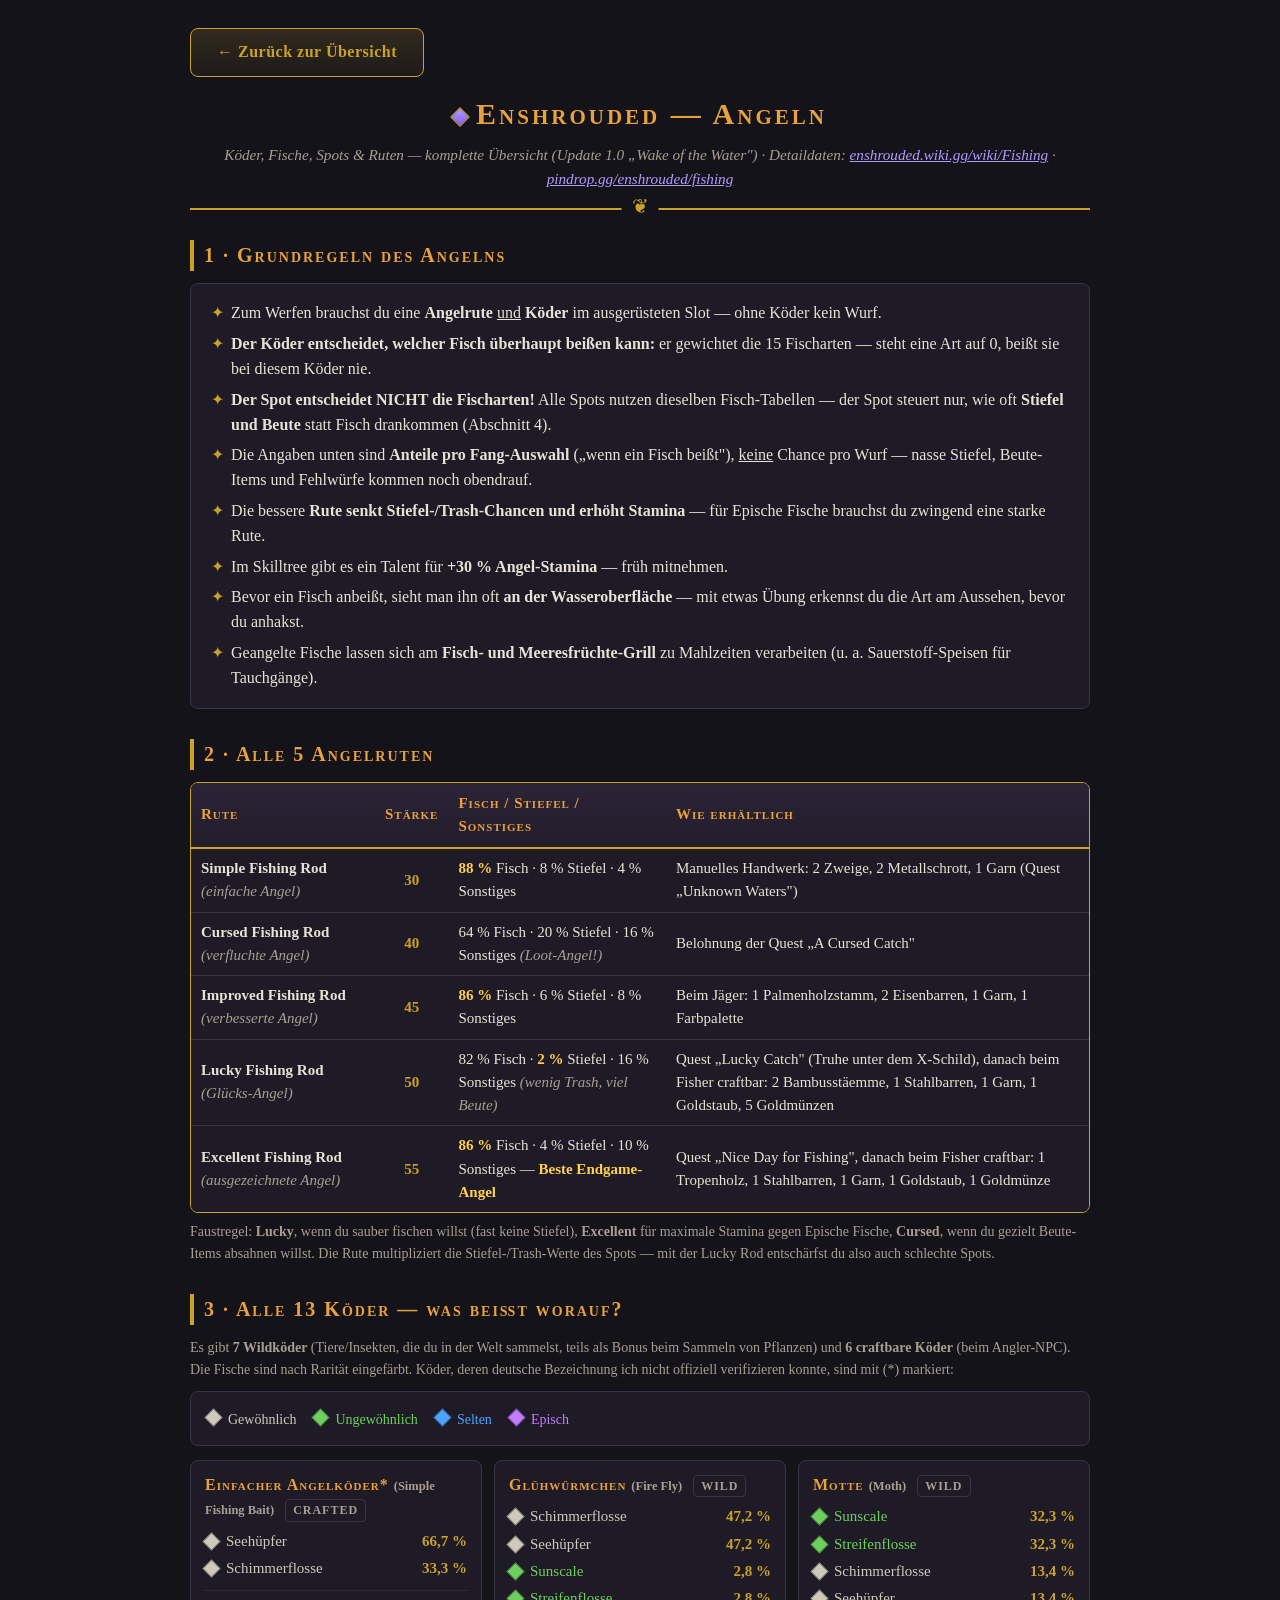
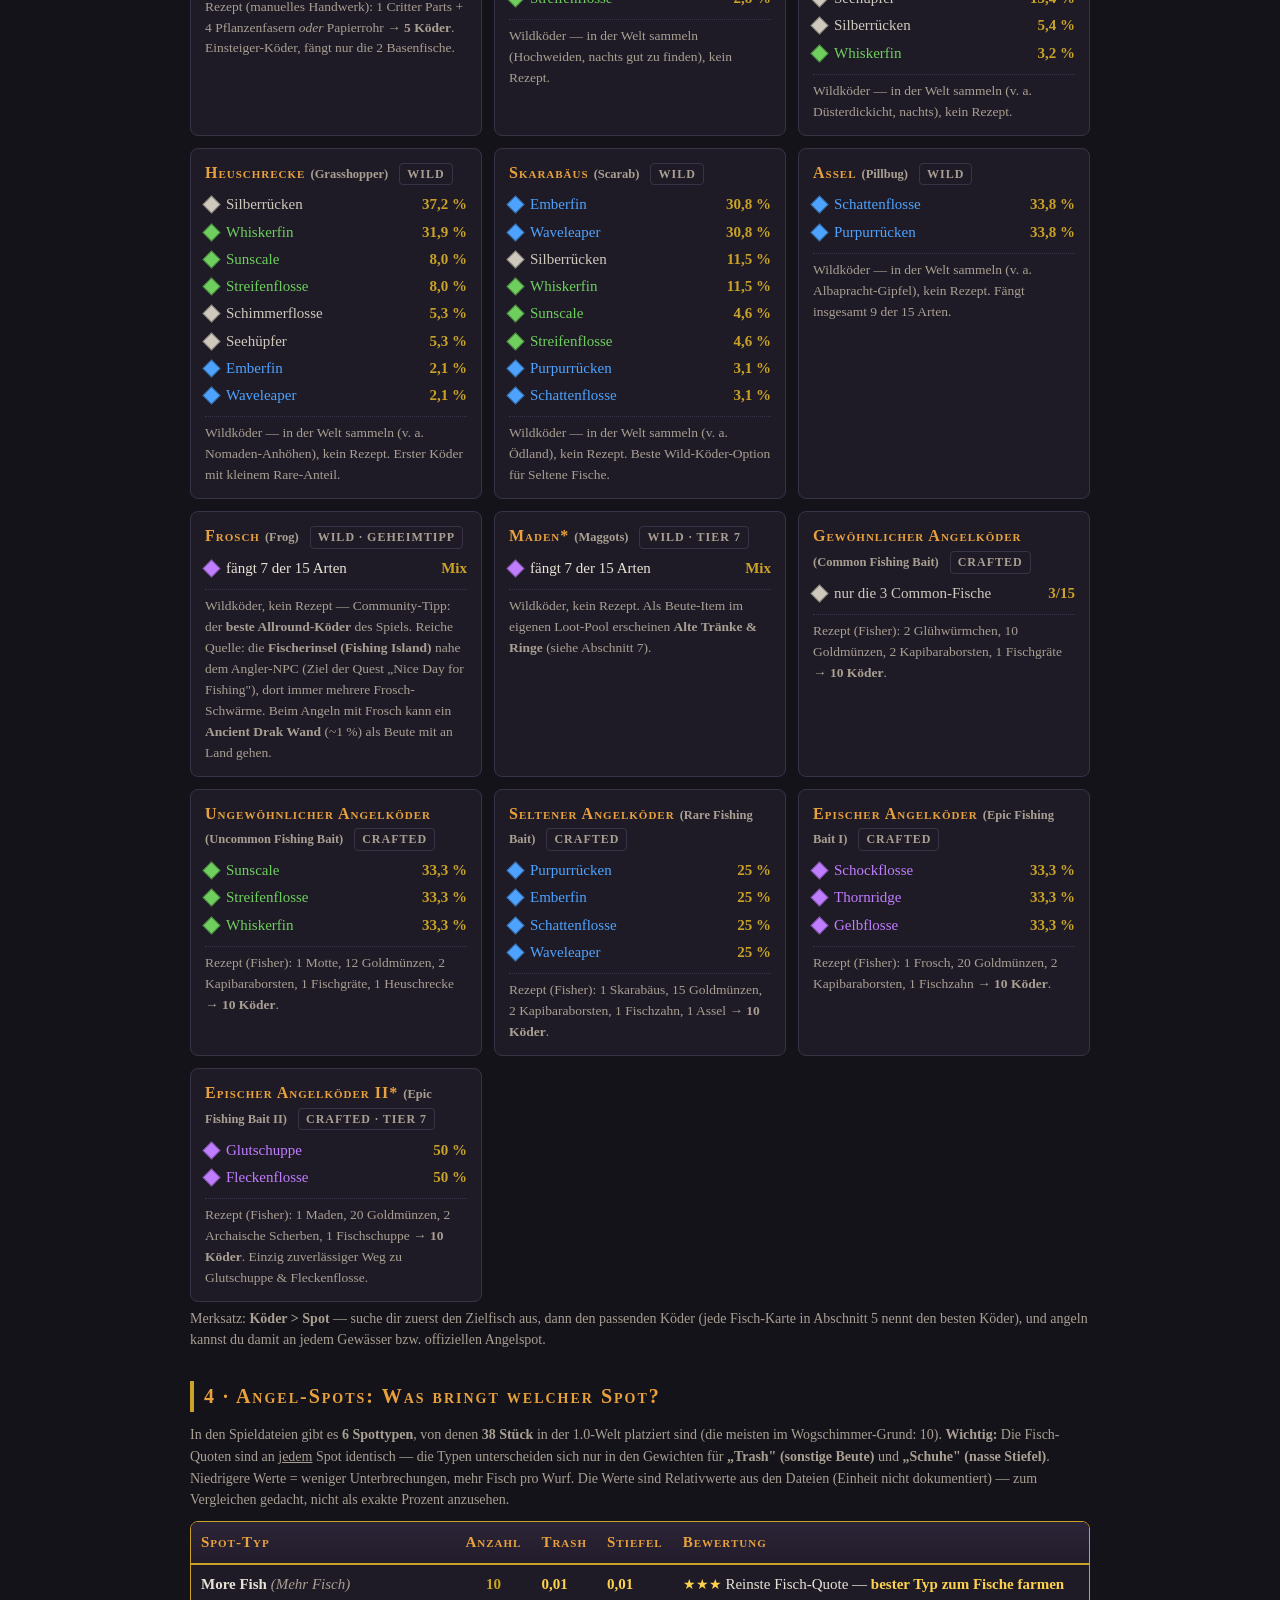
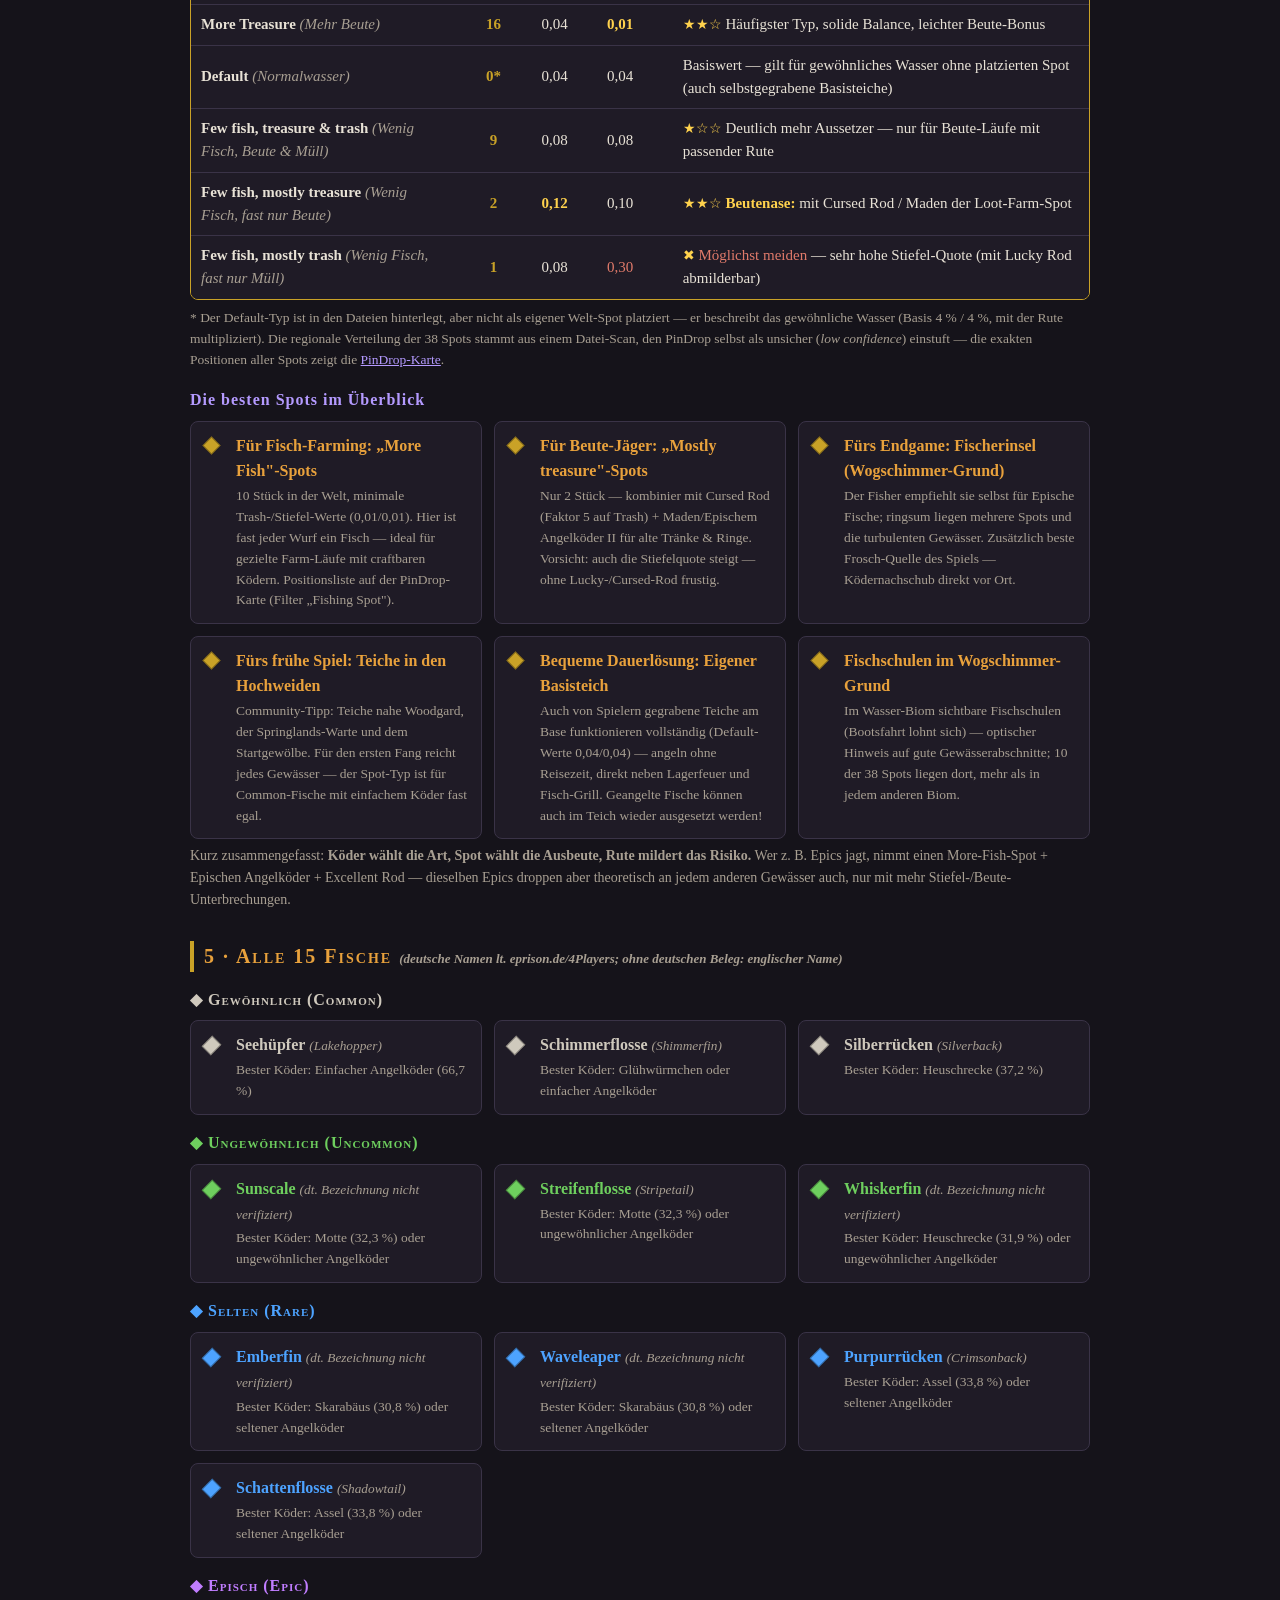
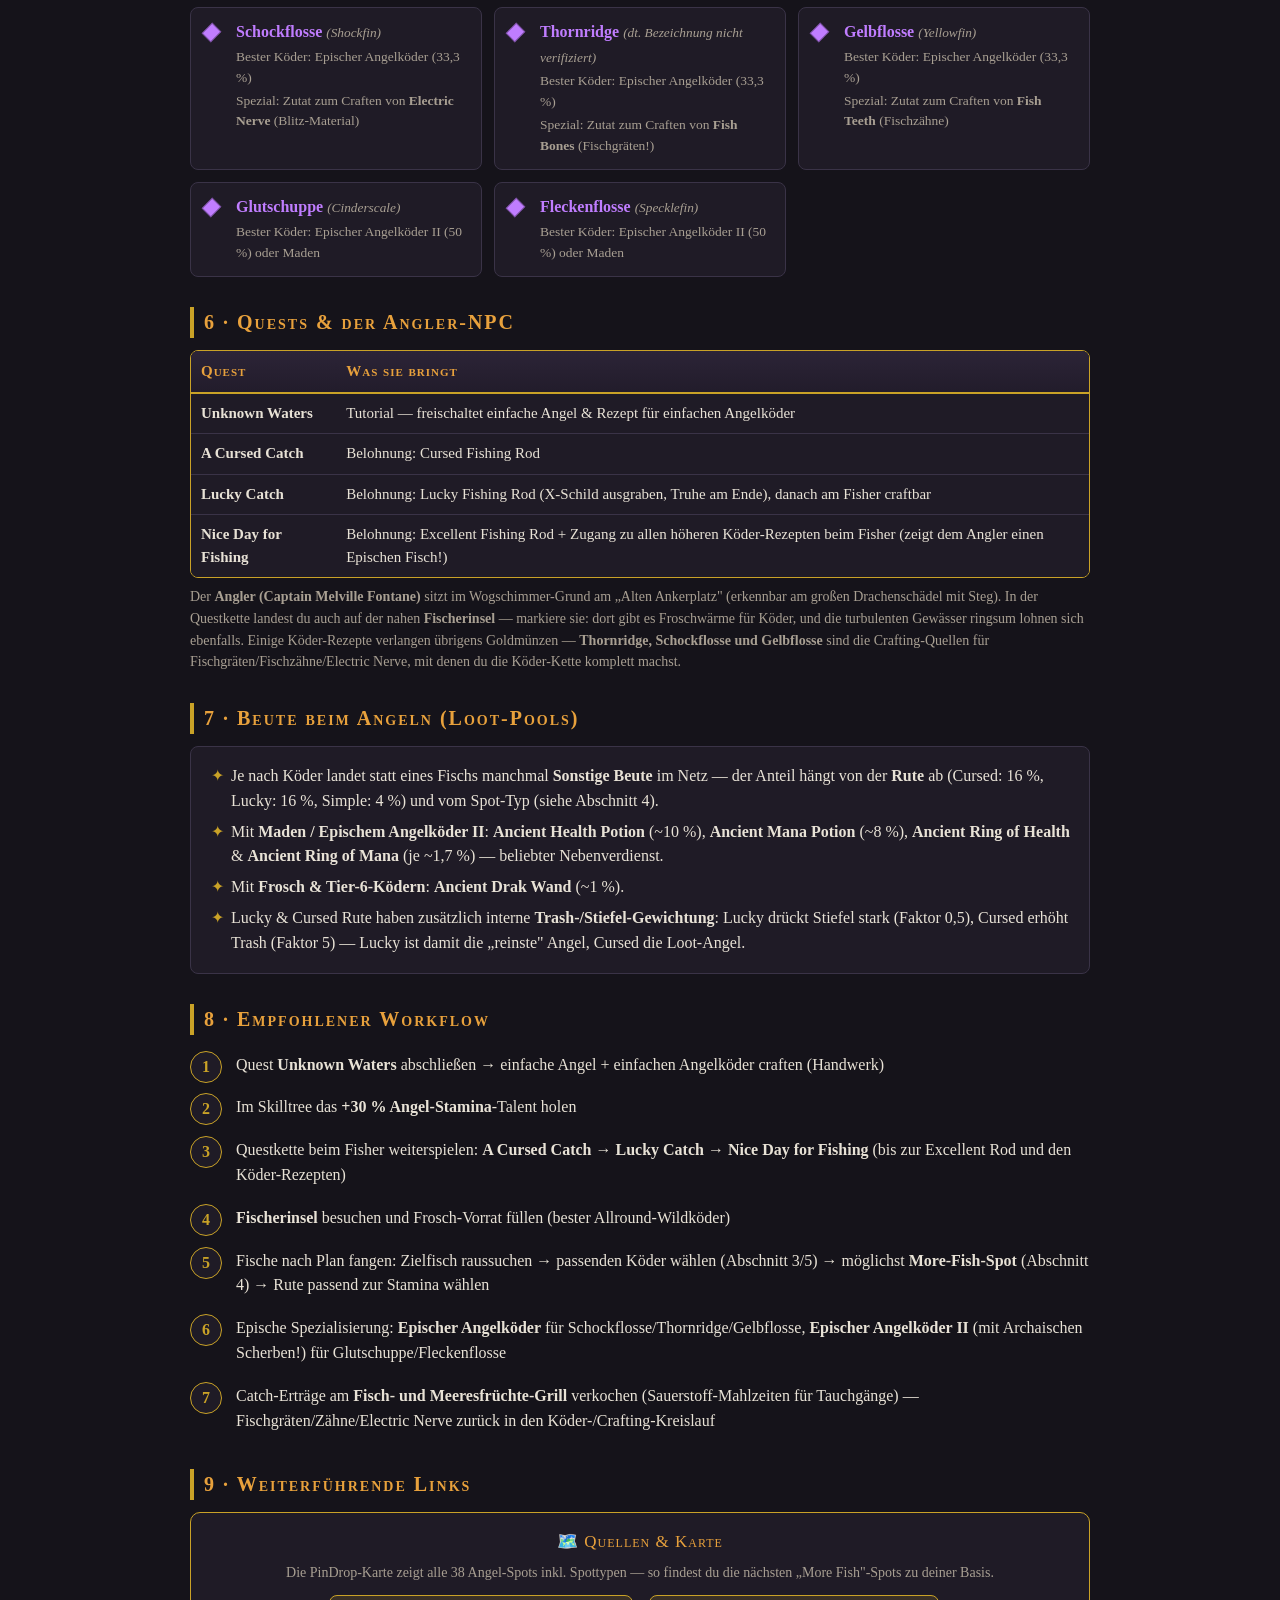
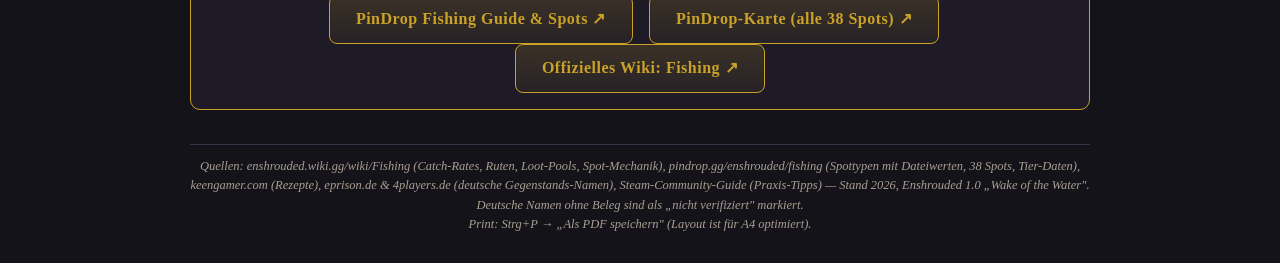
==== commit 36419928: "angeln.html aktualisieren" ====
--- a/angeln.html
+++ b/angeln.html
@@ -4,101 +4,7 @@
 <meta charset="UTF-8">
 <meta name="viewport" content="width=device-width, initial-scale=1">
 <title>Enshrouded – Angeln (Wake of the Water)</title>
-<style>
-  :root{
-    --bg:#15131a; --panel:#1f1b26; --panel2:#262130;
-    --gold:#c9a227; --ember:#e8a13c; --gem:#7f5cff; --gem2:#b49aff;
-    --text:#e8e2d6; --muted:#a89f92; --line:#3a3347;
-    --rar-common:#cfc9bd; --rar-uncommon:#6ecf5e; --rar-rare:#4da3ff; --rar-epic:#c07dff;
-    --meta:#ffd24d;
-  }
-  *{box-sizing:border-box;margin:0;padding:0}
-  html{-webkit-text-size-adjust:100%;scroll-behavior:smooth}
-  body{
-    font-family:"Palatino Linotype",Palatino,Georgia,"Times New Roman",serif;
-    background:var(--bg); color:var(--text);
-    padding:clamp(14px,4vw,28px) clamp(10px,4vw,22px);
-    line-height:1.55; font-size:16px;
-  }
-  .wrap{max-width:900px;margin:0 auto}
-  header{text-align:center;border-bottom:2px solid var(--gold);padding-bottom:18px;margin-bottom:26px;position:relative}
-  header::after{content:"❦";color:var(--gold);font-size:20px;position:absolute;bottom:-14px;left:50%;transform:translateX(-50%);background:var(--bg);padding:0 10px}
-  h1{font-variant:small-caps;letter-spacing:3px;font-size:clamp(24px,7vw,30px);color:var(--ember)}
-  .sub{color:var(--muted);font-style:italic;margin-top:6px;font-size:.95em}
-  .gem-icon{display:inline-block;width:14px;height:14px;background:linear-gradient(135deg,var(--gem2),var(--gem));transform:rotate(45deg);margin-right:9px;border:1px solid var(--gold);vertical-align:middle}
-  h2{font-variant:small-caps;letter-spacing:2px;color:var(--ember);font-size:clamp(17px,5vw,20px);margin:30px 0 12px;border-left:4px solid var(--gold);padding-left:10px}
-  h3{color:var(--gem2);font-size:16px;margin:18px 0 8px;letter-spacing:1px}
-  .note{background:var(--panel);border:1px solid var(--line);border-radius:8px;padding:14px 16px;margin-bottom:8px}
-  ul.rules{list-style:none}
-  ul.rules li{padding:3px 0 3px 24px;position:relative}
-  ul.rules li::before{content:"✦";position:absolute;left:4px;color:var(--gold)}
-  .table-scroll{overflow-x:auto;-webkit-overflow-scrolling:touch;border:1px solid var(--gold);border-radius:8px}
-  table{width:100%;min-width:560px;border-collapse:collapse;background:var(--panel);font-size:15px}
-  th{background:linear-gradient(180deg,#2c2437,#221c2b);font-variant:small-caps;letter-spacing:1px;color:var(--ember);padding:9px 10px;text-align:left;border-bottom:2px solid var(--gold)}
-  td{padding:8px 10px;border-bottom:1px solid var(--line)}
-  tr:last-child td{border-bottom:none}
-  .tier{color:var(--gold);font-weight:bold;text-align:center;width:52px}
-  .good{color:var(--meta);font-weight:bold}
-  .bad{color:#e07a6a}
-  .stars{color:var(--meta);white-space:nowrap;font-size:14px}
-  .gde{color:var(--muted);font-style:italic}
-  .diamond{display:inline-block;width:13px;height:13px;transform:rotate(45deg);border:1px solid rgba(0,0,0,.35);margin-right:8px;flex:0 0 13px;margin-top:5px}
-  .cards{display:grid;grid-template-columns:repeat(auto-fill,minmax(260px,1fr));gap:12px;margin-bottom:6px}
-  .card{background:var(--panel);border:1px solid var(--line);border-radius:8px;padding:12px 14px;break-inside:avoid}
-  .card h4{font-variant:small-caps;letter-spacing:1px;color:var(--ember);font-size:16px;margin-bottom:4px}
-  .card h4 small{color:var(--muted);font-variant:normal;letter-spacing:0;font-size:12.5px}
-  .card .kind{display:inline-block;font-size:12px;letter-spacing:1px;text-transform:uppercase;border:1px solid var(--line);border-radius:4px;padding:1px 7px;margin-left:6px;color:var(--muted);vertical-align:middle}
-  .card ul{list-style:none;margin-top:6px}
-  .card li{display:flex;align-items:flex-start;padding:2px 0;font-size:15px}
-  .card .pct{margin-left:auto;color:var(--gold);font-weight:bold;padding-left:10px;white-space:nowrap}
-  .f-common{color:var(--rar-common)} .f-uncommon{color:var(--rar-uncommon)} .f-rare{color:var(--rar-rare)} .f-epic{color:var(--rar-epic)}
-  .diamond.d-common{background:var(--rar-common)} .diamond.d-uncommon{background:var(--rar-uncommon)} .diamond.d-rare{background:var(--rar-rare)} .diamond.d-epic{background:var(--rar-epic)}
-  .rec{color:var(--muted);font-size:13.5px;margin-top:7px;border-top:1px dotted var(--line);padding-top:6px}
-  .fish-card{display:flex;gap:10px;align-items:flex-start}
-  .fish-card .body{flex:1}
-  .fish-card .fname{font-weight:bold}
-  .fish-card .fuse{display:block;color:var(--muted);font-size:13.5px;margin-top:2px}
-  .spot-card{display:flex;gap:10px;align-items:flex-start}
-  .spot-card .body{flex:1}
-  .spot-card .sname{font-weight:bold;color:var(--ember)}
-  .spot-card .sdetail{display:block;color:var(--muted);font-size:13.5px;margin-top:2px}
-  .workflow{list-style:none}
-  ol.workflow{counter-reset:step}
-  ol.workflow li{position:relative;padding:6px 0 6px 46px;margin-bottom:6px}
-  ol.workflow li::before{counter-increment:step;content:counter(step);position:absolute;left:0;top:4px;width:30px;height:30px;line-height:30px;text-align:center;border-radius:50%;border:1.5px solid var(--gold);color:var(--gold);font-weight:bold;background:var(--panel)}
-  a{color:var(--gem2)}
-  .btn{display:inline-block;padding:11px 26px;border-radius:8px;border:1.5px solid var(--gold);color:var(--gold);text-decoration:none;font-weight:bold;letter-spacing:.5px;background:linear-gradient(180deg,rgba(201,162,39,.16),rgba(201,162,39,.05))}
-  .btn:hover{color:var(--ember);border-color:var(--ember)}
-  footer{margin-top:34px;border-top:1px solid var(--line);padding-top:12px;color:var(--muted);font-size:12.5px;font-style:italic;text-align:center}
-  .backhome{display:inline-block;margin-bottom:14px}
-  @media (max-width:760px){
-    .cards{grid-template-columns:1fr}
-    body{font-size:15px}
-    [id]{scroll-margin-top:10px}
-  }
-  @media (max-width:480px){
-    .table-scroll{margin:0 -6px}
-    th,td{padding:7px 8px}
-    table{min-width:520px;font-size:14px}
-    .gem-icon{width:12px;height:12px;margin-right:7px}
-  }
-  @media print{
-    body{background:#fdf9ef;color:#2a2418;padding:6mm}
-    header,header::after{background:#fdf9ef}
-    .note,.card,table{background:#fff;color:#2a2418}
-    th{background:#f3ead2;color:#6b4a08;-webkit-print-color-adjust:exact;print-color-adjust:exact}
-    td{border-color:#d8cdb4}
-    .table-scroll{overflow:visible;border-radius:0}
-    table{min-width:0}
-    .diamond,.card,.note,th,.stars,.good,.bad{-webkit-print-color-adjust:exact;print-color-adjust:exact}
-    .pct,.badge{color:#8a6a00}
-    .f-common{color:#5a564a}.f-uncommon{color:#2e8b2e}.f-rare{color:#1d5fb8}.f-epic{color:#8a3fc7}
-    .btn{color:#6b4a08;border-color:#6b4a08;background:#f3ead2}
-    .backhome{display:none}
-    a[href]::after{content:""}
-  }
-  @page{size:A4;margin:14mm}
-</style>
+<link rel="stylesheet" href="styles.css">
 </head>
 <body>
 <div class="wrap">
@@ -113,7 +19,7 @@
 <h2>1 · Grundregeln des Angelns</h2>
 <div class="note"><ul class="rules">
 <li>Zum Werfen brauchst du eine <b>Angelrute</b> <u>und</u> <b>Köder</b> im ausgerüsteten Slot — ohne Köder kein Wurf.</li>
-<li><b>Der Köder entscheidet, welcher Fisch überhaupt beißen kann:</b> er gewichtet die 15 Fischarten — steht eine Art auf 0, beißt sie bei diesem Köder nie. Seit 1.0 gilt das pool-weite System; die alten Biom-Tabellen sind überholt.</li>
+<li><b>Der Köder entscheidet, welcher Fisch überhaupt beißen kann:</b> er gewichtet die 15 Fischarten — steht eine Art auf 0, beißt sie bei diesem Köder nie.</li>
 <li><b>Der Spot entscheidet NICHT die Fischarten!</b> Alle Spots nutzen dieselben Fisch-Tabellen — der Spot steuert nur, wie oft <b>Stiefel und Beute</b> statt Fisch drankommen (Abschnitt 4).</li>
 <li>Die Angaben unten sind <b>Anteile pro Fang-Auswahl</b> („wenn ein Fisch beißt"), <u>keine</u> Chance pro Wurf — nasse Stiefel, Beute-Items und Fehlwürfe kommen noch obendrauf.</li>
 <li>Die bessere <b>Rute senkt Stiefel-/Trash-Chancen und erhöht Stamina</b> — für Epische Fische brauchst du zwingend eine starke Rute.</li>
@@ -222,7 +128,7 @@
   <ul>
     <li class="f-epic" style="color:var(--text)"><i class="diamond d-epic"></i>fängt 7 der 15 Arten <span class="pct">Mix</span></li>
   </ul>
-  <div class="rec">Wildköder, kein Rezept — Community-Tipp: der <b>beste Allround-Köder</b> des Spiels. Reiche Quelle: die <b>Fischerinsel (Fishing Island)</b> nahe dem Angler-NPC (Ziel der Quest „Nice Day for Fishing"), dort immer mehrere Frosch-Schwärme. Beim Angeln mit Frosch (wie mit allen Tier-6-Ködern) kann ein <b>Ancient Drak Wand</b> (~1 %) als Beute mit an Land gehen.</div>
+  <div class="rec">Wildköder, kein Rezept — Community-Tipp: der <b>beste Allround-Köder</b> des Spiels. Reiche Quelle: die <b>Fischerinsel (Fishing Island)</b> nahe dem Angler-NPC (Ziel der Quest „Nice Day for Fishing"), dort immer mehrere Frosch-Schwärme. Beim Angeln mit Frosch kann ein <b>Ancient Drak Wand</b> (~1 %) als Beute mit an Land gehen.</div>
 </div>
 
 <div class="card">
@@ -309,7 +215,7 @@
 </div>
 <p style="color:var(--muted);font-size:14px">Kurz zusammengefasst: <b>Köder wählt die Art, Spot wählt die Ausbeute, Rute mildert das Risiko.</b> Wer z. B. Epics jagt, nimmt einen More-Fish-Spot + Epischen Angelköder + Excellent Rod — dieselben Epics droppen aber theoretisch an jedem anderen Gewässer auch, nur mit mehr Stiefel-/Beute-Unterbrechungen.</p>
 
-<h2>5 · Alle 15 Fische <span class="gde" style="font-size:13px;font-variant:normal;letter-spacing:0">(deutsche Namen lt. eprison.de; ohne deutschen Beleg: englischer Name)</span></h2>
+<h2>5 · Alle 15 Fische <span class="gde" style="font-size:13px;font-variant:normal;letter-spacing:0">(deutsche Namen lt. eprison.de/4Players; ohne deutschen Beleg: englischer Name)</span></h2>
 <h3 style="color:var(--rar-common);font-variant:small-caps;letter-spacing:1px;margin:16px 0 8px">◆ Gewöhnlich (Common)</h3>
 <div class="cards">
 <div class="card fish-card"><i class="diamond d-common" style="width:15px;height:15px"></i><div class="body"><span class="fname f-common">Seehüpfer</span> <small class="gde">(Lakehopper)</small><span class="fuse">Bester Köder: Einfacher Angelköder (66,7 %)</span></div></div>
@@ -344,15 +250,15 @@
 <tr><th>Quest</th><th>Was sie bringt</th></tr>
 <tr><td><b>Unknown Waters</b></td><td>Tutorial — freischaltet einfache Angel &amp; Rezept für einfachen Angelköder</td></tr>
 <tr><td><b>A Cursed Catch</b></td><td>Belohnung: Cursed Fishing Rod</td></tr>
-<tr><td><b>Lucky Catch</b></td><td>Belohnung: Lucky Fishing Rod (X-Schild ausgraben, Truhe am Ende) (danach am Fisher craftbar)</td></tr>
-<tr><td><b>Nice Day for Fishing</b></td><td>Belohnung: Excellent Fishing Rod + Zugang zu allen höheren Köder-Rezepten beim Fisher (Zeigt dem Angler einen Epischen Fisch!)</td></tr>
+<tr><td><b>Lucky Catch</b></td><td>Belohnung: Lucky Fishing Rod (X-Schild ausgraben, Truhe am Ende), danach am Fisher craftbar</td></tr>
+<tr><td><b>Nice Day for Fishing</b></td><td>Belohnung: Excellent Fishing Rod + Zugang zu allen höheren Köder-Rezepten beim Fisher (zeigt dem Angler einen Epischen Fisch!)</td></tr>
 </table>
 </div>
 <p style="margin-top:8px;color:var(--muted);font-size:14px">Der <b>Angler (Captain Melville Fontane)</b> sitzt im Wogschimmer-Grund am „Alten Ankerplatz" (erkennbar am großen Drachenschädel mit Steg). In der Questkette landest du auch auf der nahen <b>Fischerinsel</b> — markiere sie: dort gibt es Froschwärme für Köder, und die turbulenten Gewässer ringsum lohnen sich ebenfalls. Einige Köder-Rezepte verlangen übrigens Goldmünzen — <b>Thornridge, Schockflosse und Gelbflosse</b> sind die Crafting-Quellen für Fischgräten/Fischzähne/Electric Nerve, mit denen du die Köder-Kette komplett machst.</p>
 
 <h2>7 · Beute beim Angeln (Loot-Pools)</h2>
 <div class="note"><ul class="rules">
-<li>Je nach Köder landet statt eines Fischs manchmal <b>Sonstige Beute</b> im Netz — der Anteil hängt von der <b>Rute</b> ab (Cursed: 16 %, Lucky: 16 %, Simple: 4 %) und am Spot-Typ (siehe Abschnitt 4).</li>
+<li>Je nach Köder landet statt eines Fischs manchmal <b>Sonstige Beute</b> im Netz — der Anteil hängt von der <b>Rute</b> ab (Cursed: 16 %, Lucky: 16 %, Simple: 4 %) und vom Spot-Typ (siehe Abschnitt 4).</li>
 <li>Mit <b>Maden / Epischem Angelköder II</b>: <b>Ancient Health Potion</b> (~10 %), <b>Ancient Mana Potion</b> (~8 %), <b>Ancient Ring of Health</b> &amp; <b>Ancient Ring of Mana</b> (je ~1,7 %) — beliebter Nebenverdienst.</li>
 <li>Mit <b>Frosch &amp; Tier-6-Ködern</b>: <b>Ancient Drak Wand</b> (~1 %).</li>
 <li>Lucky &amp; Cursed Rute haben zusätzlich interne <b>Trash-/Stiefel-Gewichtung</b>: Lucky drückt Stiefel stark (Faktor 0,5), Cursed erhöht Trash (Faktor 5) — Lucky ist damit die „reinste" Angel, Cursed die Loot-Angel.</li>
@@ -370,17 +276,18 @@
 </ol>
 
 <h2>9 · Weiterführende Links</h2>
-<div class="note" style="text-align:center">
+<div class="map-card">
+<div class="map-title">🗺️ Quellen &amp; Karte</div>
+<div class="map-desc">Die PinDrop-Karte zeigt alle 38 Angel-Spots inkl. Spottypen — so findest du die nächsten „More Fish"-Spots zu deiner Basis.</div>
 <a class="btn" href="https://pindrop.gg/enshrouded/fishing" target="_blank" rel="noopener">PinDrop Fishing Guide &amp; Spots ↗</a>
 &nbsp;&nbsp;
 <a class="btn" href="https://pindrop.gg/enshrouded/map" target="_blank" rel="noopener">PinDrop-Karte (alle 38 Spots) ↗</a>
 &nbsp;&nbsp;
 <a class="btn" href="https://enshrouded.wiki.gg/wiki/Fishing" target="_blank" rel="noopener">Offizielles Wiki: Fishing ↗</a>
-<p style="color:var(--muted);font-size:13.5px;margin-top:10px">Auf der PinDrop-Karte lassen sich die Fishing Spots (inkl. Spottypen) einblenden — so findest du die nächsten „More Fish"-Spots zu deiner Basis.</p>
-</div>
-
-<footer>Quellen: enshrouded.wiki.gg/wiki/Fishing (Catch-Rates, Ruten, Loot-Pools, Spot-Mechanik), pindrop.gg/enshrouded/fishing (Spottypen mit Dateiwerten, 38 Spots, Tier-Daten), keengamer.com (Rezepte), eprison.de (deutsche Gegenstands-Namen), aywren.com &amp; Steam-Community-Guide (Praxis-Tipps) — Stand 2026, Enshrouded 1.0 „Wake of the Water". Deutsche Namen ohne eprison-Beleg sind als „nicht verifiziert" markiert.<br>Print: Strg+P → „Als PDF speichern" (Layout ist für A4 optimiert).</footer>
+</div>
+
+<footer>Quellen: enshrouded.wiki.gg/wiki/Fishing (Catch-Rates, Ruten, Loot-Pools, Spot-Mechanik), pindrop.gg/enshrouded/fishing (Spottypen mit Dateiwerten, 38 Spots, Tier-Daten), keengamer.com (Rezepte), eprison.de &amp; 4players.de (deutsche Gegenstands-Namen), Steam-Community-Guide (Praxis-Tipps) — Stand 2026, Enshrouded 1.0 „Wake of the Water". Deutsche Namen ohne Beleg sind als „nicht verifiziert" markiert.<br>Print: Strg+P → „Als PDF speichern" (Layout ist für A4 optimiert).</footer>
 
 </div>
 </body>
-</html>+</html>
--- a/styles.css
+++ b/styles.css
@@ -0,0 +1,220 @@
+/* ============================================================
+   Enshrouded Fan-Guides — gemeinsame Stylesheet (styles.css)
+   Wird von index.html, juwelen.html und angeln.html geladen.
+   ============================================================ */
+
+:root{
+  --bg:#15131a; --panel:#1f1b26; --panel2:#262130;
+  --gold:#c9a227; --ember:#e8a13c; --gem:#7f5cff; --gem2:#b49aff;
+  --text:#e8e2d6; --muted:#a89f92; --line:#3a3347;
+  --rar-common:#cfc9bd; --rar-uncommon:#6ecf5e; --rar-rare:#4da3ff;
+  --rar-epic:#c07dff; --rar-legendary:#ffab3d;
+  --meta:#ffd24d;
+}
+*{box-sizing:border-box;margin:0;padding:0}
+html{-webkit-text-size-adjust:100%;scroll-behavior:smooth}
+body{
+  font-family:"Palatino Linotype",Palatino,Georgia,"Times New Roman",serif;
+  background:var(--bg); color:var(--text);
+  padding:clamp(14px,4vw,28px) clamp(10px,4vw,22px);
+  line-height:1.55; font-size:16px;
+}
+.wrap{max-width:900px;margin:0 auto}
+
+/* Kopfzeile */
+header{text-align:center;border-bottom:2px solid var(--gold);padding-bottom:18px;margin-bottom:26px;position:relative}
+header::after{content:"❦";color:var(--gold);font-size:20px;position:absolute;bottom:-14px;left:50%;transform:translateX(-50%);background:var(--bg);padding:0 10px}
+h1{font-variant:small-caps;letter-spacing:3px;font-size:clamp(24px,7vw,30px);color:var(--ember)}
+.sub{color:var(--muted);font-style:italic;margin-top:6px;font-size:.95em}
+.gem-icon{display:inline-block;width:14px;height:14px;background:linear-gradient(135deg,var(--gem2),var(--gem));transform:rotate(45deg);margin-right:9px;border:1px solid var(--gold);vertical-align:middle}
+h2{font-variant:small-caps;letter-spacing:2px;color:var(--ember);font-size:clamp(17px,5vw,20px);margin:30px 0 12px;border-left:4px solid var(--gold);padding-left:10px}
+h3{color:var(--gem2);font-size:16px;margin:18px 0 8px;letter-spacing:1px}
+
+/* Kästen & Listen */
+.note{background:var(--panel);border:1px solid var(--line);border-radius:8px;padding:14px 16px;margin-bottom:8px}
+ul.rules{list-style:none}
+ul.rules li{padding:3px 0 3px 24px;position:relative}
+ul.rules li::before{content:"✦";position:absolute;left:4px;color:var(--gold)}
+
+/* Tabellen */
+.table-scroll{overflow-x:auto;-webkit-overflow-scrolling:touch;border:1px solid var(--gold);border-radius:8px}
+table{width:100%;min-width:560px;border-collapse:collapse;background:var(--panel);font-size:15px}
+th{background:linear-gradient(180deg,#2c2437,#221c2b);font-variant:small-caps;letter-spacing:1px;color:var(--ember);padding:9px 10px;text-align:left;border-bottom:2px solid var(--gold)}
+td{padding:8px 10px;border-bottom:1px solid var(--line)}
+tr:last-child td{border-bottom:none}
+.tier{color:var(--gold);font-weight:bold;text-align:center;width:52px}
+.good{color:var(--meta);font-weight:bold}
+.bad{color:#e07a6a}
+.stars{color:var(--meta);white-space:nowrap;font-size:14px}
+.gde{color:var(--muted);font-style:italic}
+
+/* Karten-Raster */
+.diamond{display:inline-block;width:13px;height:13px;transform:rotate(45deg);border:1px solid rgba(0,0,0,.35);margin-right:8px;flex:0 0 13px;margin-top:5px}
+.cards{display:grid;grid-template-columns:repeat(auto-fill,minmax(260px,1fr));gap:12px;margin-bottom:6px}
+.card{background:var(--panel);border:1px solid var(--line);border-radius:8px;padding:12px 14px;break-inside:avoid}
+.card h4{font-variant:small-caps;letter-spacing:1px;color:var(--ember);font-size:16px;margin-bottom:4px}
+.card h4 small{color:var(--muted);font-variant:normal;letter-spacing:0;font-size:12.5px}
+.card .kind{display:inline-block;font-size:12px;letter-spacing:1px;text-transform:uppercase;border:1px solid var(--line);border-radius:4px;padding:1px 7px;margin-left:6px;color:var(--muted);vertical-align:middle}
+.card ul{list-style:none;margin-top:6px}
+.card li{display:flex;align-items:flex-start;padding:2px 0;font-size:15px}
+.card .pct{margin-left:auto;color:var(--gold);font-weight:bold;padding-left:10px;white-space:nowrap}
+.f-common{color:var(--rar-common)} .f-uncommon{color:var(--rar-uncommon)}
+.f-rare{color:var(--rar-rare)} .f-epic{color:var(--rar-epic)}
+.diamond.d-common{background:var(--rar-common)} .diamond.d-uncommon{background:var(--rar-uncommon)}
+.diamond.d-rare{background:var(--rar-rare)} .diamond.d-epic{background:var(--rar-epic)}
+.rec{color:var(--muted);font-size:13.5px;margin-top:7px;border-top:1px dotted var(--line);padding-top:6px}
+
+/* Fisch-/Spot-Karten */
+.fish-card{display:flex;gap:10px;align-items:flex-start}
+.fish-card .body{flex:1}
+.fish-card .fname{font-weight:bold}
+.fish-card .fuse{display:block;color:var(--muted);font-size:13.5px;margin-top:2px}
+.spot-card{display:flex;gap:10px;align-items:flex-start}
+.spot-card .body{flex:1}
+.spot-card .sname{font-weight:bold;color:var(--ember)}
+.spot-card .sdetail{display:block;color:var(--muted);font-size:13.5px;margin-top:2px}
+
+/* Juwelen (juwelen.html) */
+.legend{display:flex;flex-wrap:wrap;gap:8px 18px;margin:4px 0 16px;padding:10px 14px;background:var(--panel);border:1px solid var(--line);border-radius:8px;font-size:14px}
+.legend span{display:inline-flex;align-items:center;gap:7px}
+.swatch{width:11px;height:11px;transform:rotate(45deg);display:inline-block;border:1px solid rgba(0,0,0,.35)}
+.cols{column-count:2;column-gap:34px}
+.gem{break-inside:avoid;margin:0 0 10px;padding:10px 12px;background:var(--panel);border:1px solid var(--line);border-left:3px solid var(--rar-common);border-radius:6px;list-style:none;display:flex;gap:11px;align-items:flex-start}
+.gicon{flex:0 0 38px;width:38px;height:38px;margin-top:2px;display:flex;align-items:center;justify-content:center;border-radius:7px;border:1.5px solid currentColor;box-shadow:0 0 9px -2px currentColor, inset 0 0 6px -3px currentColor;overflow:hidden}
+.gicon img{width:82%;height:82%;object-fit:contain;display:block}
+.gicon svg{display:none;width:58%;height:58%;fill:currentColor}
+.gicon.nopic img{display:none}
+.gicon.nopic svg{display:block}
+.g-common    .gicon{color:var(--rar-common);background:rgba(207,201,189,.10)}
+.g-uncommon  .gicon{color:var(--rar-uncommon);background:rgba(110,207,94,.10)}
+.g-rare      .gicon{color:var(--rar-rare);background:rgba(77,163,255,.10)}
+.g-epic      .gicon{color:var(--rar-epic);background:rgba(192,125,255,.10)}
+.g-legendary .gicon{color:var(--rar-legendary);background:rgba(255,171,61,.10)}
+.g-common{border-left-color:var(--rar-common)}
+.g-uncommon{border-left-color:var(--rar-uncommon)}
+.g-rare{border-left-color:var(--rar-rare)}
+.g-epic{border-left-color:var(--rar-epic)}
+.g-legendary{border-left-color:var(--rar-legendary)}
+a.gname{font-weight:bold;text-decoration:none;border-bottom:1px dotted currentColor}
+a.gname:hover{color:var(--ember)!important;border-bottom-color:var(--ember)}
+.g-common a.gname{color:var(--rar-common);border-bottom-color:var(--rar-common)}
+.g-uncommon a.gname{color:var(--rar-uncommon);border-bottom-color:var(--rar-uncommon)}
+.g-rare a.gname{color:var(--rar-rare);border-bottom-color:var(--rar-rare)}
+.g-epic a.gname{color:var(--rar-epic);border-bottom-color:var(--rar-epic)}
+.g-legendary a.gname{color:var(--rar-legendary);border-bottom-color:var(--rar-legendary)}
+.gem small{color:var(--gem2)}
+.star{color:var(--meta);font-size:18px;margin-left:6px;text-shadow:0 0 6px rgba(255,210,77,.45);text-decoration:none}
+.gem.is-meta{background:linear-gradient(90deg,rgba(255,210,77,.06),transparent 65%),var(--panel)}
+.rank-badge{display:inline-block;min-width:26px;text-align:center;padding:1px 7px;margin-right:8px;border-radius:20px;border:1.5px solid var(--meta);color:var(--meta);font-size:13.5px;font-weight:bold;background:rgba(255,210,77,.08);vertical-align:middle}
+.meta-card{break-inside:avoid;margin:0 0 10px;padding:12px 14px;background:linear-gradient(90deg,rgba(255,210,77,.07),transparent 70%),var(--panel);border:1px solid var(--line);border-left:3px solid var(--meta);border-radius:6px;list-style:none}
+.meta-card .mtxt{display:block;color:var(--text);font-size:.95em;margin-top:4px}
+
+/* Workflow */
+.workflow{list-style:none}
+ol.workflow{counter-reset:step}
+ol.workflow li{position:relative;padding:6px 0 6px 46px;margin-bottom:6px}
+ol.workflow li::before{counter-increment:step;content:counter(step);position:absolute;left:0;top:4px;width:30px;height:30px;line-height:30px;text-align:center;border-radius:50%;border:1.5px solid var(--gold);color:var(--gold);font-weight:bold;background:var(--panel)}
+
+/* Links & Buttons */
+a{color:var(--gem2)}
+.btn{display:inline-block;padding:11px 26px;border-radius:8px;border:1.5px solid var(--gold);color:var(--gold);text-decoration:none;font-weight:bold;letter-spacing:.5px;background:linear-gradient(180deg,rgba(201,162,39,.16),rgba(201,162,39,.05))}
+.btn:hover{color:var(--ember);border-color:var(--ember)}
+.backhome{display:inline-block;margin-bottom:14px}
+.map-card{background:var(--panel);border:1px solid var(--gold);border-radius:10px;padding:16px;margin-top:6px;text-align:center}
+.map-card .map-title{font-variant:small-caps;letter-spacing:1px;color:var(--ember);font-size:17px;margin-bottom:6px}
+.map-card .map-desc{color:var(--muted);font-size:14px;margin-bottom:12px}
+
+/* Fußzeile */
+footer{margin-top:34px;border-top:1px solid var(--line);padding-top:12px;color:var(--muted);font-size:12.5px;font-style:italic;text-align:center}
+
+/* ---------- Startseite (index.html) ---------- */
+.hero{
+  position:relative;min-height:420px;border:1px solid var(--gold);border-radius:14px;
+  overflow:hidden;display:flex;flex-direction:column;align-items:center;justify-content:center;
+  text-align:center;padding:40px 20px;margin-bottom:26px;
+  background:
+    radial-gradient(ellipse 90% 60% at 50% 115%, rgba(232,161,60,.28), transparent 60%),
+    radial-gradient(ellipse 70% 45% at 50% 105%, rgba(127,90,255,.16), transparent 65%),
+    linear-gradient(180deg, #1b1724 0%, #221c2e 45%, #15121d 100%);
+}
+.hero .mist{position:absolute;inset:0;pointer-events:none;
+  background:
+    radial-gradient(circle 3px at 12% 62%, rgba(232,161,60,.75) 0%, transparent 100%),
+    radial-gradient(circle 2px at 24% 74%, rgba(232,161,60,.6) 0%, transparent 100%),
+    radial-gradient(circle 2.5px at 38% 58%, rgba(255,210,77,.55) 0%, transparent 100%),
+    radial-gradient(circle 2px at 52% 82%, rgba(232,161,60,.5) 0%, transparent 100%),
+    radial-gradient(circle 3px at 63% 66%, rgba(255,210,77,.6) 0%, transparent 100%),
+    radial-gradient(circle 2px at 76% 76%, rgba(232,161,60,.55) 0%, transparent 100%),
+    radial-gradient(circle 2.5px at 88% 60%, rgba(255,210,77,.5) 0%, transparent 100%);
+}
+.hero .ridges{position:absolute;left:0;right:0;bottom:0;height:120px;pointer-events:none;
+  background:
+    linear-gradient(160deg, transparent 46%, rgba(21,19,26,.92) 47%, rgba(21,19,26,.92) 100%) 0 0/380px 100% no-repeat,
+    linear-gradient(200deg, transparent 42%, rgba(31,27,38,.85) 43%, rgba(31,27,38,.85) 100%) right bottom/420px 100% no-repeat;
+}
+.hero img.hintergrund{position:absolute;inset:0;width:100%;height:100%;object-fit:cover;opacity:.55;z-index:0}
+.hero>*:not(.mist):not(.ridges):not(.hintergrund){position:relative;z-index:1}
+.hero .frame-logo{width:64px;height:64px;transform:rotate(45deg);border:2px solid var(--gold);margin:0 0 34px;display:flex;align-items:center;justify-content:center;box-shadow:0 0 24px rgba(232,161,60,.35), inset 0 0 14px rgba(232,161,60,.2)}
+.hero .frame-logo i{transform:rotate(-45deg);font-style:normal;font-size:26px;color:var(--ember)}
+.hero h1.title{
+  font-variant:normal;letter-spacing:10px;font-size:clamp(34px,10vw,64px);font-weight:bold;
+  background:linear-gradient(180deg,#f4d98a 0%, var(--ember) 55%, #8a5a12 100%);
+  -webkit-background-clip:text;background-clip:text;color:transparent;
+  text-shadow:0 0 40px rgba(232,161,60,.25);
+}
+.hero .tagline{color:var(--muted);font-style:italic;margin-top:10px;font-size:1.02em}
+.hero .disclaimer{position:absolute;bottom:10px;left:0;right:0;font-size:11px;color:#6f6656;z-index:1}
+
+.home-grid{display:grid;grid-template-columns:repeat(auto-fill,minmax(280px,1fr));gap:14px;margin-bottom:14px}
+.tile{
+  display:block;text-decoration:none;background:var(--panel);border:1px solid var(--line);
+  border-radius:10px;padding:22px 20px;transition:border-color .2s, transform .2s;
+}
+.tile:hover{border-color:var(--gold);transform:translateY(-2px)}
+.tile .tile-emblem{width:44px;height:44px;transform:rotate(45deg);border:1.5px solid var(--gold);border-radius:6px;margin-bottom:16px;display:flex;align-items:center;justify-content:center}
+.tile .tile-emblem i{transform:rotate(-45deg);font-style:normal;font-size:20px}
+.tile.juwelen .tile-emblem{background:linear-gradient(135deg,rgba(127,90,255,.25),transparent);box-shadow:0 0 14px rgba(127,90,255,.3)}
+.tile.angeln .tile-emblem{background:linear-gradient(135deg,rgba(77,163,255,.25),transparent);box-shadow:0 0 14px rgba(77,163,255,.3)}
+.tile h2{margin:0 0 6px;border:none;padding:0}
+.tile p{color:var(--muted);font-size:14.5px}
+.tile .open{display:inline-block;margin-top:12px;color:var(--gold);font-weight:bold;letter-spacing:.5px;font-size:14px}
+
+/* ---------- Responsive ---------- */
+@media (max-width:760px){
+  .cards,.home-grid{grid-template-columns:1fr}
+  .cols{column-count:1}
+  body{font-size:15px}
+  [id]{scroll-margin-top:10px}
+}
+@media (max-width:480px){
+  .table-scroll{margin:0 -6px}
+  th,td{padding:7px 8px}
+  table{min-width:520px;font-size:14px}
+  .gem-icon{width:12px;height:12px;margin-right:7px}
+}
+
+/* ---------- Druck / PDF-Export ---------- */
+@media print{
+  body{background:#fdf9ef;color:#2a2418;padding:6mm}
+  header,header::after{background:#fdf9ef}
+  .note,.card,table,.gem,.meta-card,.map-card,.legend{background:#fff;color:#2a2418}
+  .gem.is-meta,.meta-card{background-image:none}
+  th{background:#f3ead2;color:#6b4a08;-webkit-print-color-adjust:exact;print-color-adjust:exact}
+  td{border-color:#d8cdb4}
+  .table-scroll{overflow:visible;border-radius:0}
+  table{min-width:0}
+  .cols{column-count:2}
+  .diamond,.card,.note,th,.stars,.good,.bad,.legend,.gicon{-webkit-print-color-adjust:exact;print-color-adjust:exact}
+  .pct,.badge,.rank-badge,.star{color:#8a6a00}
+  .f-common,.g-common a.gname{color:#5a564a}
+  .f-uncommon,.g-uncommon a.gname{color:#2e8b2e}
+  .f-rare,.g-rare a.gname{color:#1d5fb8}
+  .f-epic,.g-epic a.gname{color:#8a3fc7}
+  .g-legendary a.gname{color:#c07c08}
+  .btn{color:#6b4a08;border-color:#6b4a08;background:#f3ead2}
+  .backhome{display:none}
+  .hero{min-height:180px;-webkit-print-color-adjust:exact;print-color-adjust:exact}
+  .hero .disclaimer{display:none}
+  a[href]::after{content:""}
+}
+@page{size:A4;margin:14mm}
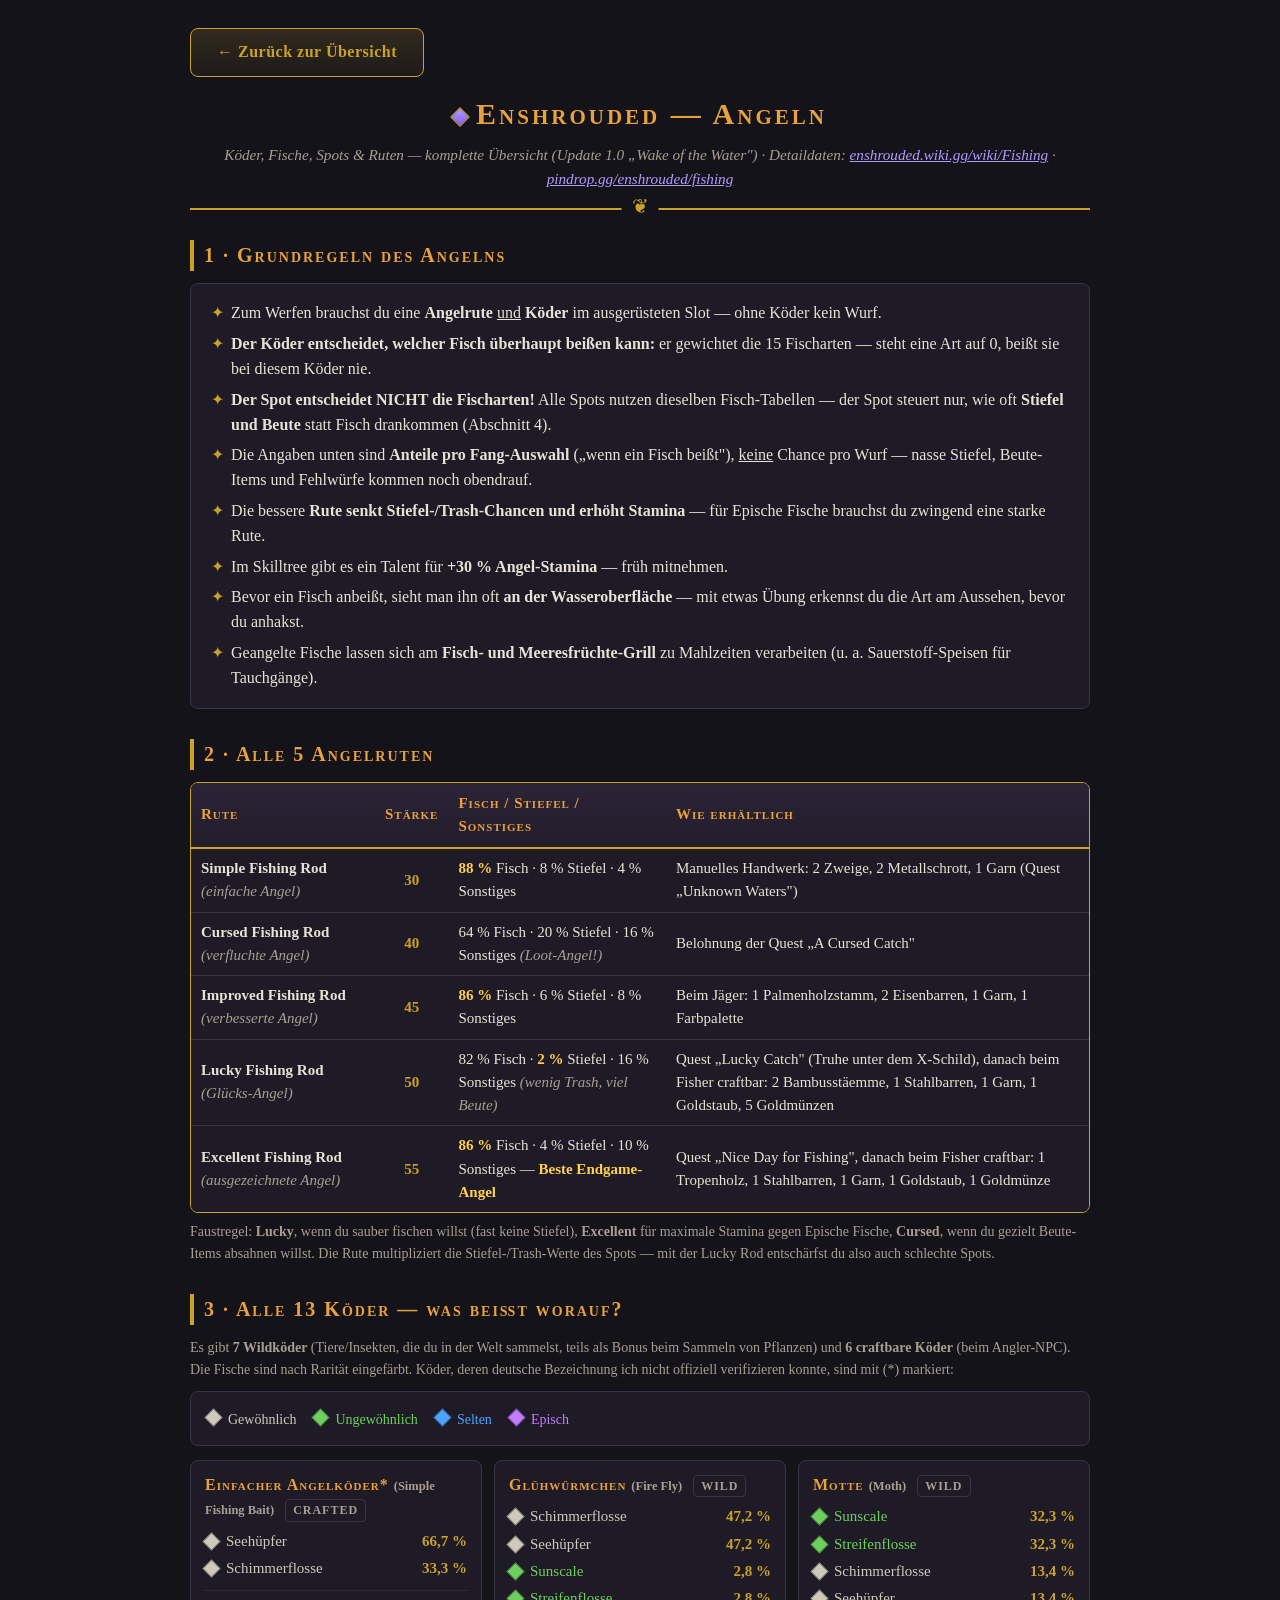
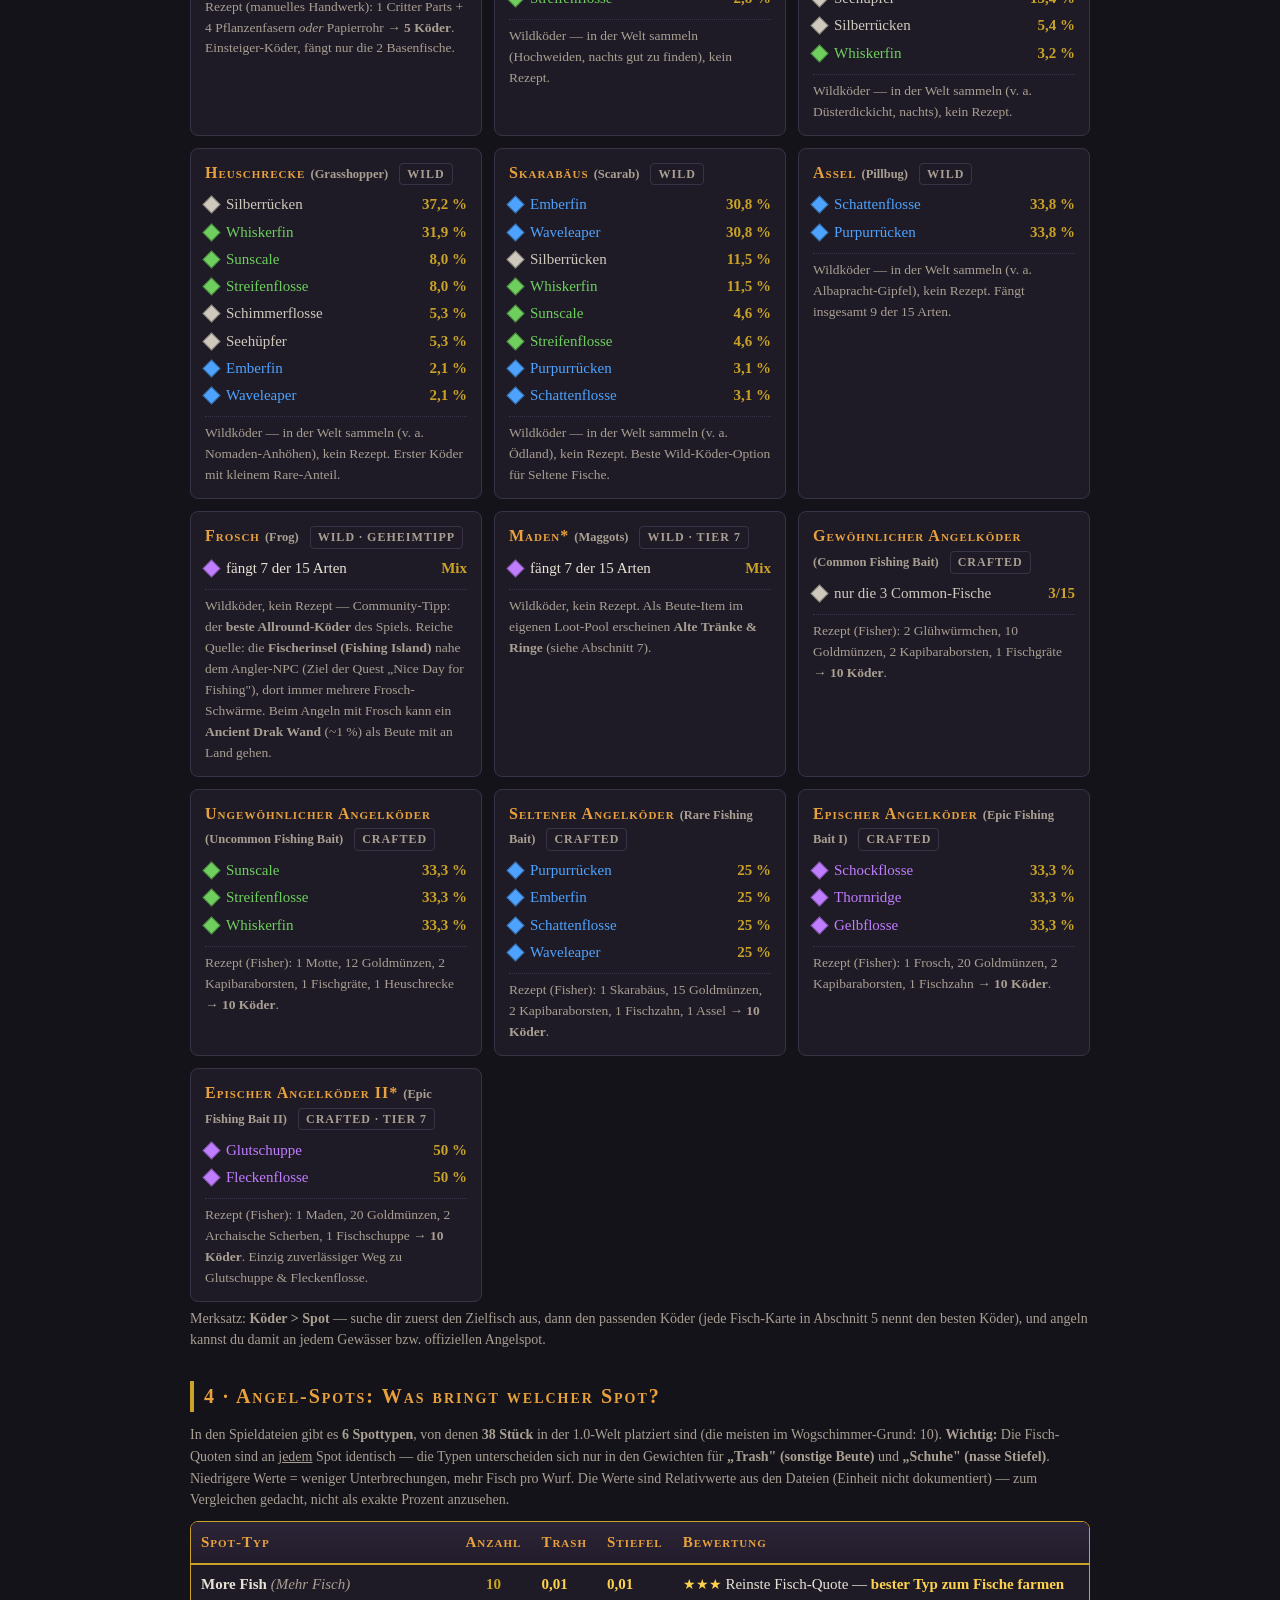
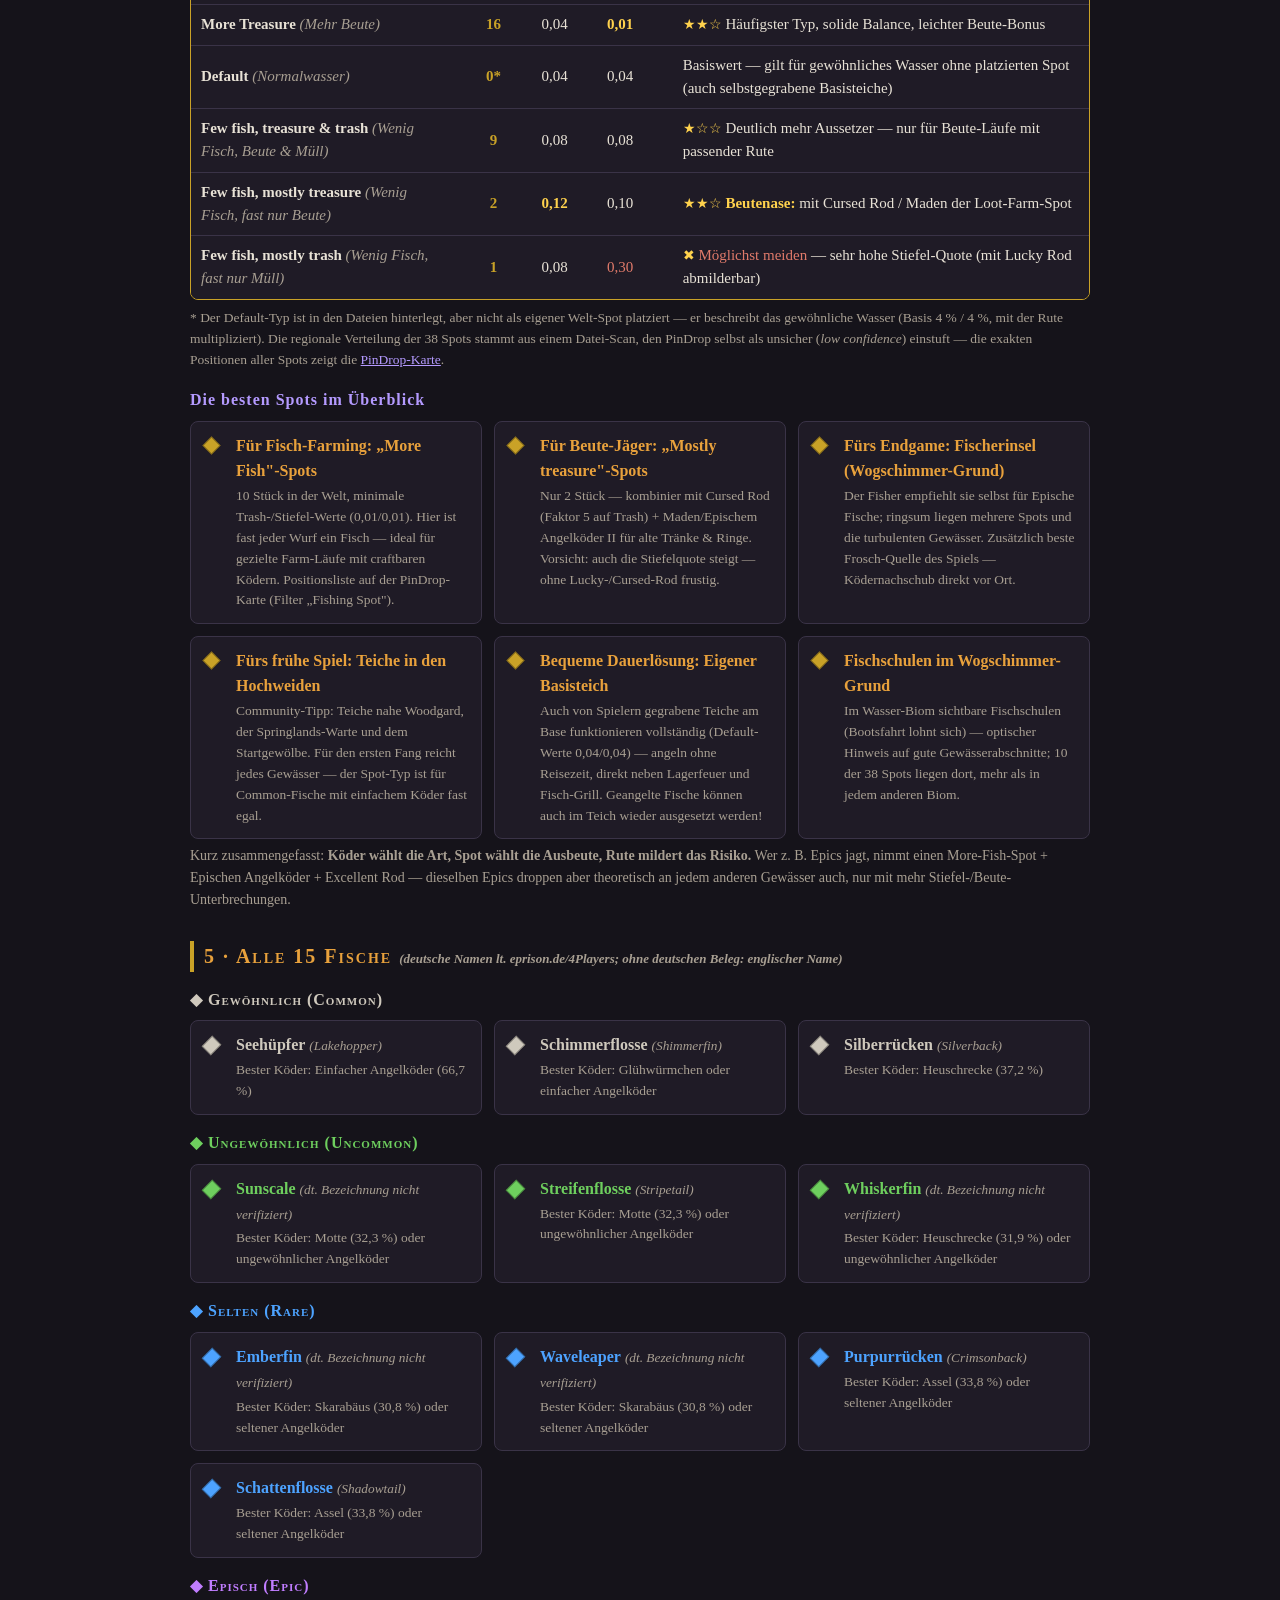
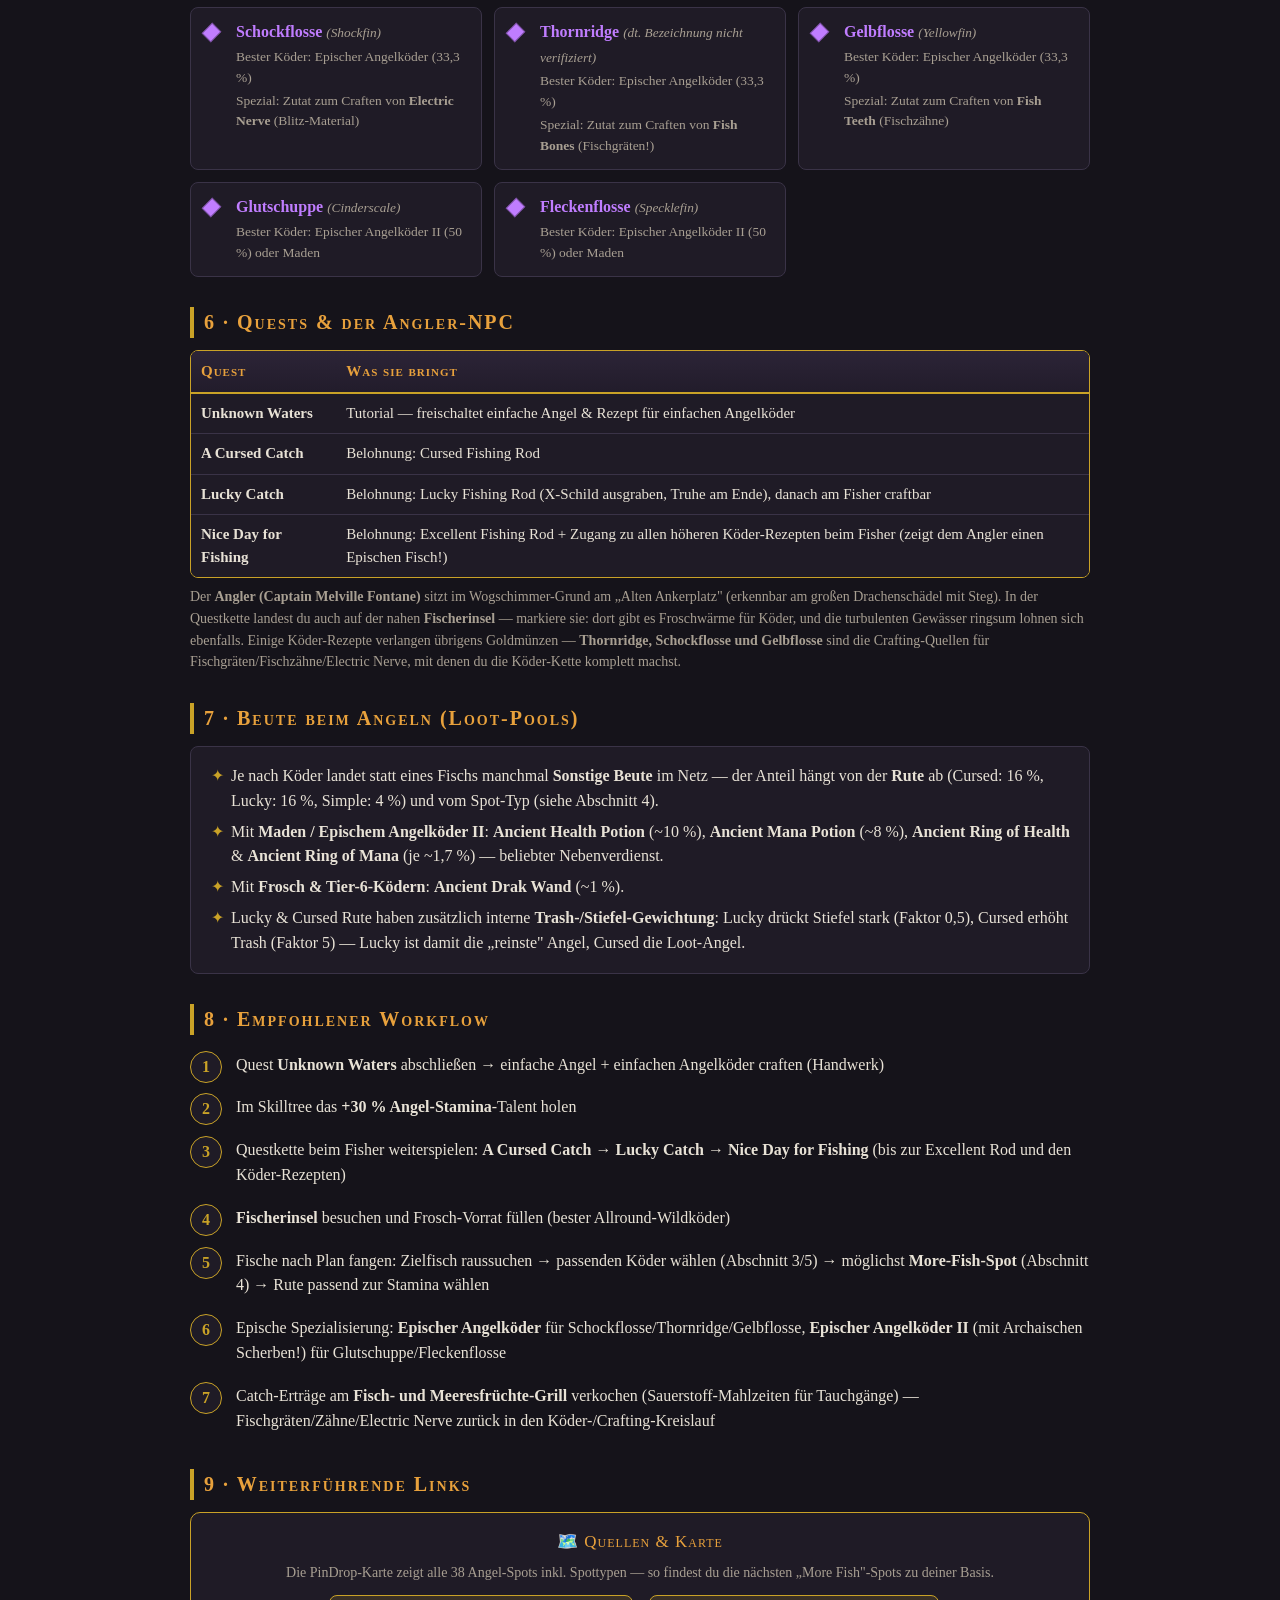
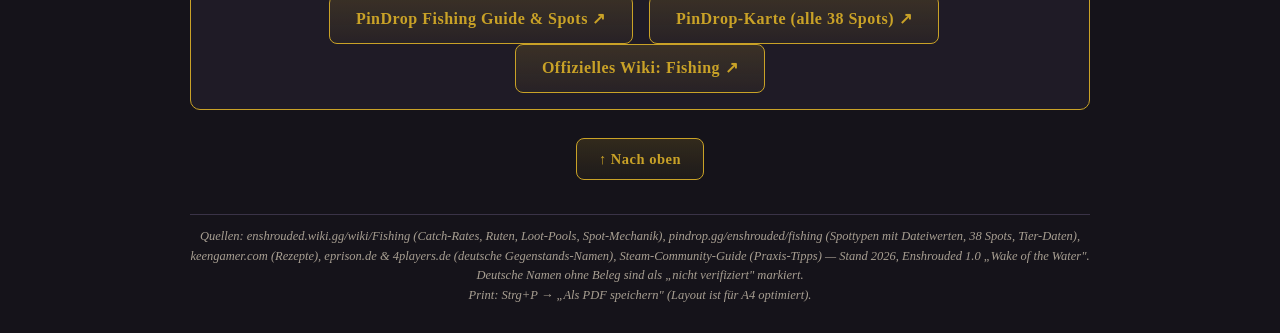
==== commit de35a8be: "angeln.html aktualisieren" ====
--- a/angeln.html
+++ b/angeln.html
@@ -286,8 +286,10 @@
 <a class="btn" href="https://enshrouded.wiki.gg/wiki/Fishing" target="_blank" rel="noopener">Offizielles Wiki: Fishing ↗</a>
 </div>
 
+<div class="totop-wrap"><a class="btn" href="#" onclick="window.scrollTo({top:0,behavior:'smooth'});return false;">↑ Nach oben</a></div>
+
 <footer>Quellen: enshrouded.wiki.gg/wiki/Fishing (Catch-Rates, Ruten, Loot-Pools, Spot-Mechanik), pindrop.gg/enshrouded/fishing (Spottypen mit Dateiwerten, 38 Spots, Tier-Daten), keengamer.com (Rezepte), eprison.de &amp; 4players.de (deutsche Gegenstands-Namen), Steam-Community-Guide (Praxis-Tipps) — Stand 2026, Enshrouded 1.0 „Wake of the Water". Deutsche Namen ohne Beleg sind als „nicht verifiziert" markiert.<br>Print: Strg+P → „Als PDF speichern" (Layout ist für A4 optimiert).</footer>
 
 </div>
 </body>
-</html>
+</html>
--- a/styles.css
+++ b/styles.css
@@ -43,6 +43,7 @@
 td{padding:8px 10px;border-bottom:1px solid var(--line)}
 tr:last-child td{border-bottom:none}
 .tier{color:var(--gold);font-weight:bold;text-align:center;width:52px}
+.lvl{color:var(--gold);font-weight:bold;white-space:nowrap}
 .good{color:var(--meta);font-weight:bold}
 .bad{color:#e07a6a}
 .stars{color:var(--meta);white-space:nowrap;font-size:14px}
@@ -102,7 +103,10 @@
 .g-rare a.gname{color:var(--rar-rare);border-bottom-color:var(--rar-rare)}
 .g-epic a.gname{color:var(--rar-epic);border-bottom-color:var(--rar-epic)}
 .g-legendary a.gname{color:var(--rar-legendary);border-bottom-color:var(--rar-legendary)}
-.gem small{color:var(--gem2)}
+.gsrc{display:block;color:var(--muted);font-size:13.5px;margin-top:3px;line-height:1.4}
+.gsrc small{color:var(--gem2)}
+.geff{display:block;font-size:13.5px;margin-top:5px;line-height:1.5;color:var(--text)}
+.geff b{color:var(--gem2);letter-spacing:.5px}
 .star{color:var(--meta);font-size:18px;margin-left:6px;text-shadow:0 0 6px rgba(255,210,77,.45);text-decoration:none}
 .gem.is-meta{background:linear-gradient(90deg,rgba(255,210,77,.06),transparent 65%),var(--panel)}
 .rank-badge{display:inline-block;min-width:26px;text-align:center;padding:1px 7px;margin-right:8px;border-radius:20px;border:1.5px solid var(--meta);color:var(--meta);font-size:13.5px;font-weight:bold;background:rgba(255,210,77,.08);vertical-align:middle}
@@ -120,6 +124,8 @@
 .btn{display:inline-block;padding:11px 26px;border-radius:8px;border:1.5px solid var(--gold);color:var(--gold);text-decoration:none;font-weight:bold;letter-spacing:.5px;background:linear-gradient(180deg,rgba(201,162,39,.16),rgba(201,162,39,.05))}
 .btn:hover{color:var(--ember);border-color:var(--ember)}
 .backhome{display:inline-block;margin-bottom:14px}
+.totop-wrap{text-align:center;margin-top:28px}
+.totop-wrap .btn{padding:9px 22px;font-size:14.5px}
 .map-card{background:var(--panel);border:1px solid var(--gold);border-radius:10px;padding:16px;margin-top:6px;text-align:center}
 .map-card .map-title{font-variant:small-caps;letter-spacing:1px;color:var(--ember);font-size:17px;margin-bottom:6px}
 .map-card .map-desc{color:var(--muted);font-size:14px;margin-bottom:12px}
@@ -157,12 +163,15 @@
 .hero .frame-logo{width:64px;height:64px;transform:rotate(45deg);border:2px solid var(--gold);margin:0 0 34px;display:flex;align-items:center;justify-content:center;box-shadow:0 0 24px rgba(232,161,60,.35), inset 0 0 14px rgba(232,161,60,.2)}
 .hero .frame-logo i{transform:rotate(-45deg);font-style:normal;font-size:26px;color:var(--ember)}
 .hero h1.title{
-  font-variant:normal;letter-spacing:10px;font-size:clamp(34px,10vw,64px);font-weight:bold;
+  font-variant:normal;font-weight:bold;
+  /* Buchstabenabstand skaliert mit dem Viewport mit — bei 320px Breite ≈ 2px, am Desktop ≈ 10px */
+  letter-spacing:clamp(2px,2.4vw,10px);
+  font-size:clamp(30px,8.5vw,64px);
   background:linear-gradient(180deg,#f4d98a 0%, var(--ember) 55%, #8a5a12 100%);
   -webkit-background-clip:text;background-clip:text;color:transparent;
   text-shadow:0 0 40px rgba(232,161,60,.25);
 }
-.hero .tagline{color:var(--muted);font-style:italic;margin-top:10px;font-size:1.02em}
+.hero .tagline{color:var(--muted);font-style:italic;margin:10px auto 0;font-size:1.02em;line-height:1.65;max-width:40ch}
 .hero .disclaimer{position:absolute;bottom:10px;left:0;right:0;font-size:11px;color:#6f6656;z-index:1}
 
 .home-grid{display:grid;grid-template-columns:repeat(auto-fill,minmax(280px,1fr));gap:14px;margin-bottom:14px}
@@ -185,12 +194,16 @@
   .cols{column-count:1}
   body{font-size:15px}
   [id]{scroll-margin-top:10px}
+  .hero{min-height:340px;padding:30px 14px}
+  .hero .frame-logo{width:52px;height:52px;margin-bottom:24px}
+  .hero .frame-logo i{font-size:22px}
 }
 @media (max-width:480px){
   .table-scroll{margin:0 -6px}
   th,td{padding:7px 8px}
   table{min-width:520px;font-size:14px}
   .gem-icon{width:12px;height:12px;margin-right:7px}
+  .hero h1.title{letter-spacing:1.5px}
 }
 
 /* ---------- Druck / PDF-Export ---------- */
@@ -204,7 +217,8 @@
   .table-scroll{overflow:visible;border-radius:0}
   table{min-width:0}
   .cols{column-count:2}
-  .diamond,.card,.note,th,.stars,.good,.bad,.legend,.gicon{-webkit-print-color-adjust:exact;print-color-adjust:exact}
+  .diamond,.card,.note,th,.stars,.good,.bad,.legend,.gicon,.gsrc,.lvl,.geff{-webkit-print-color-adjust:exact;print-color-adjust:exact}
+  .gsrc,.lvl{color:#5a5243}
   .pct,.badge,.rank-badge,.star{color:#8a6a00}
   .f-common,.g-common a.gname{color:#5a564a}
   .f-uncommon,.g-uncommon a.gname{color:#2e8b2e}
@@ -212,9 +226,9 @@
   .f-epic,.g-epic a.gname{color:#8a3fc7}
   .g-legendary a.gname{color:#c07c08}
   .btn{color:#6b4a08;border-color:#6b4a08;background:#f3ead2}
-  .backhome{display:none}
+  .backhome,.totop-wrap{display:none}
   .hero{min-height:180px;-webkit-print-color-adjust:exact;print-color-adjust:exact}
   .hero .disclaimer{display:none}
   a[href]::after{content:""}
 }
-@page{size:A4;margin:14mm}
+@page{size:A4;margin:14mm}
